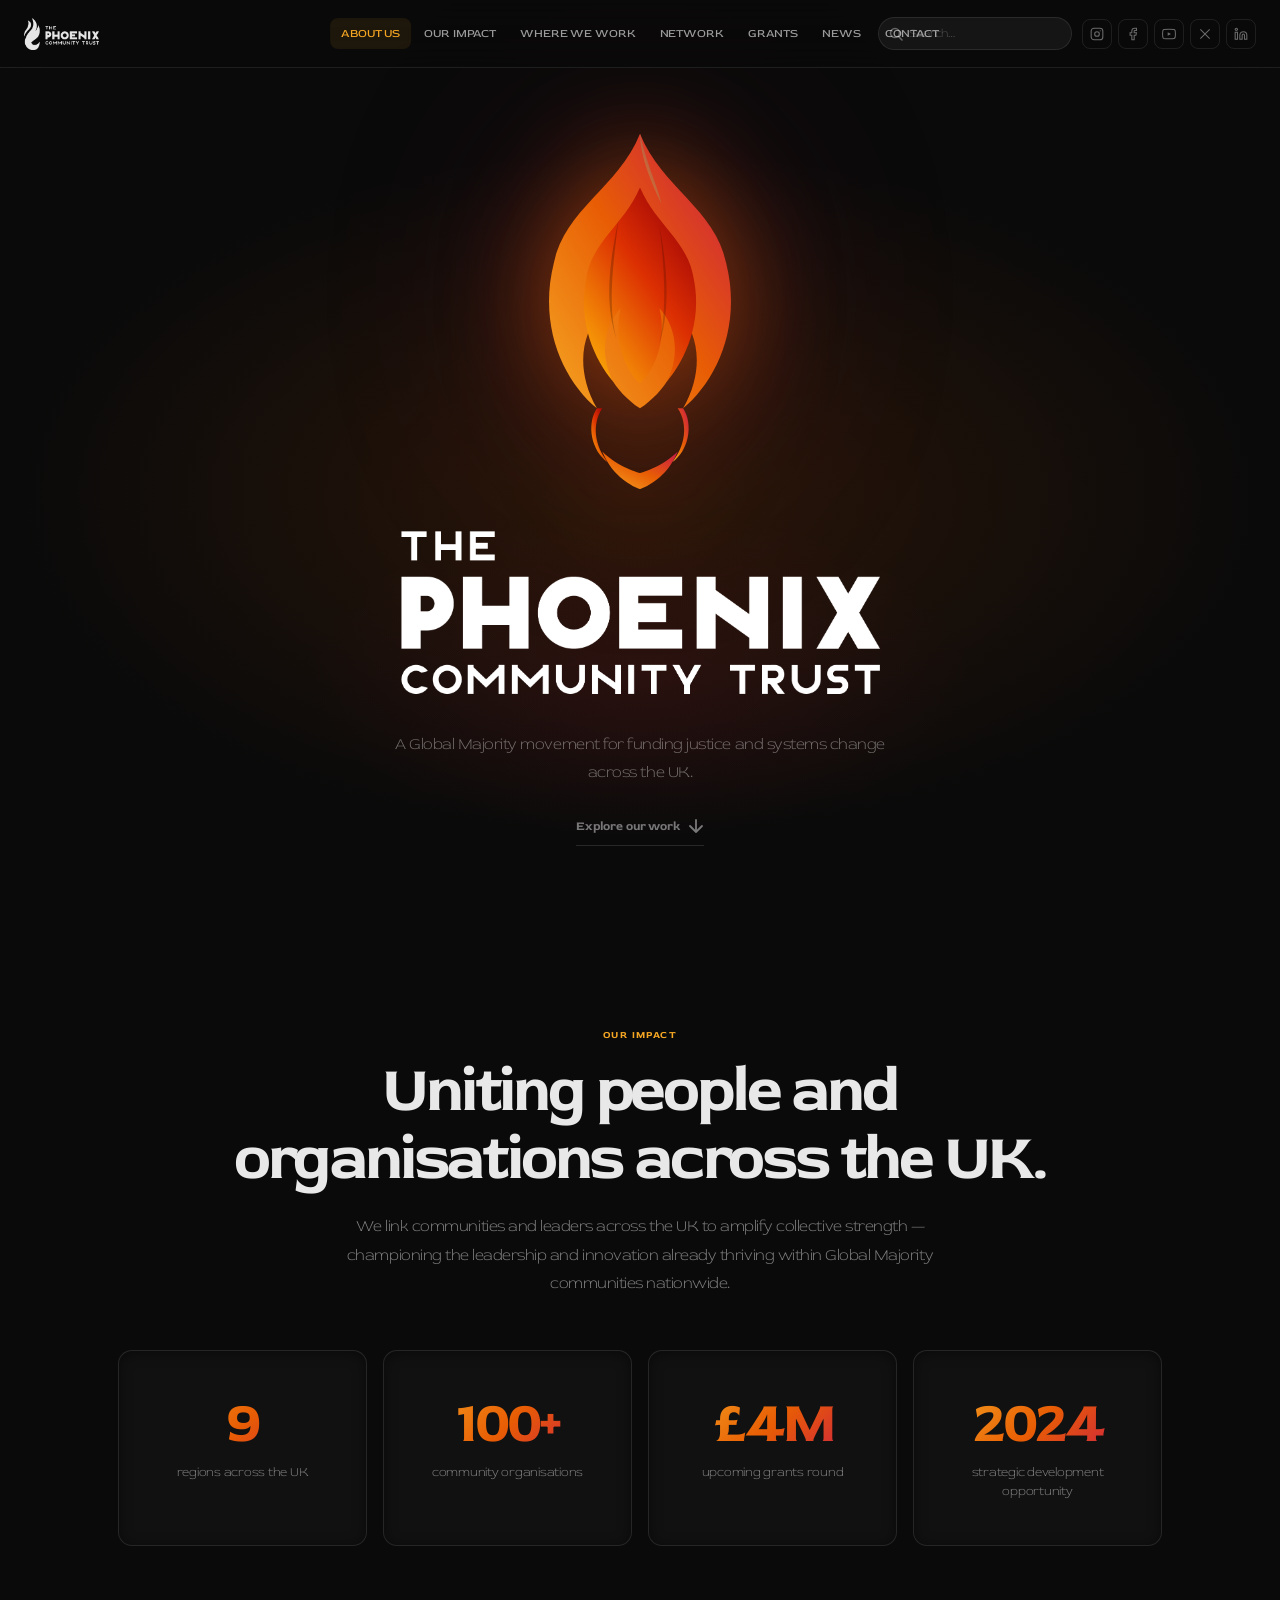
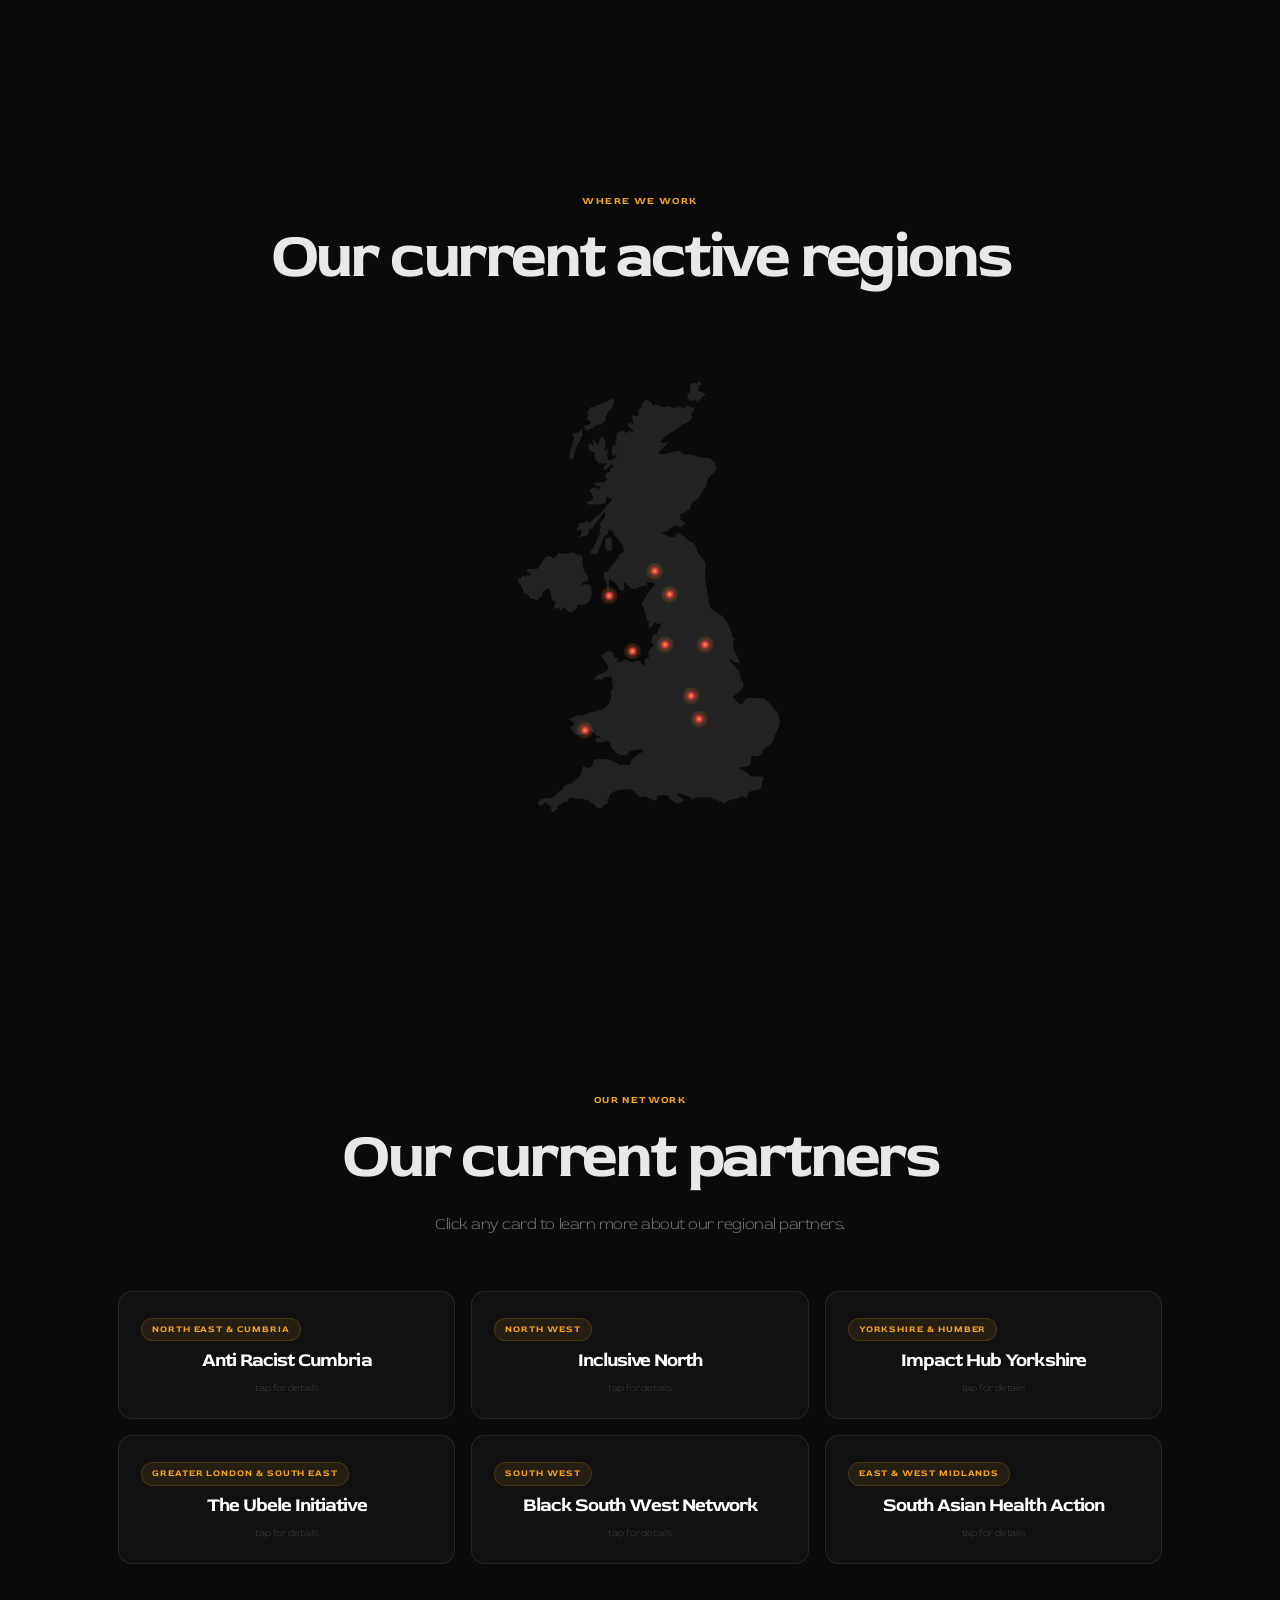
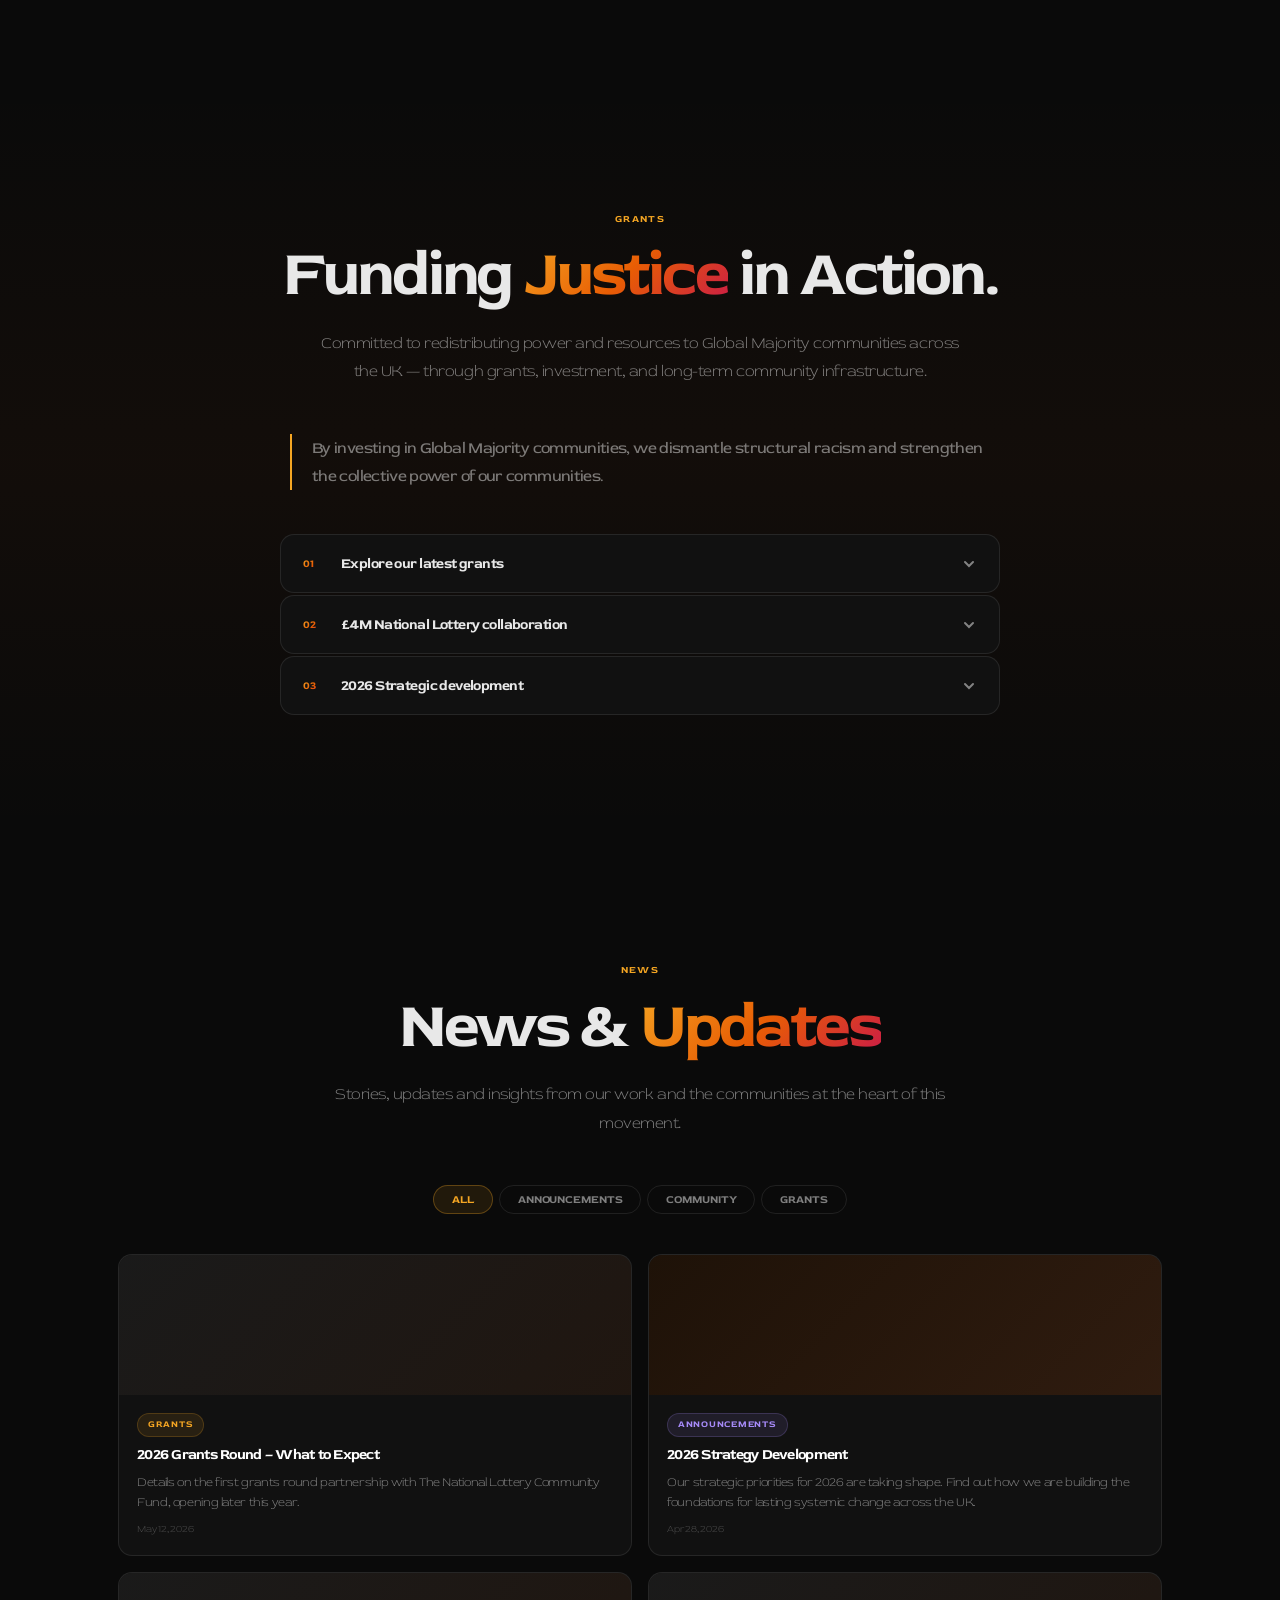
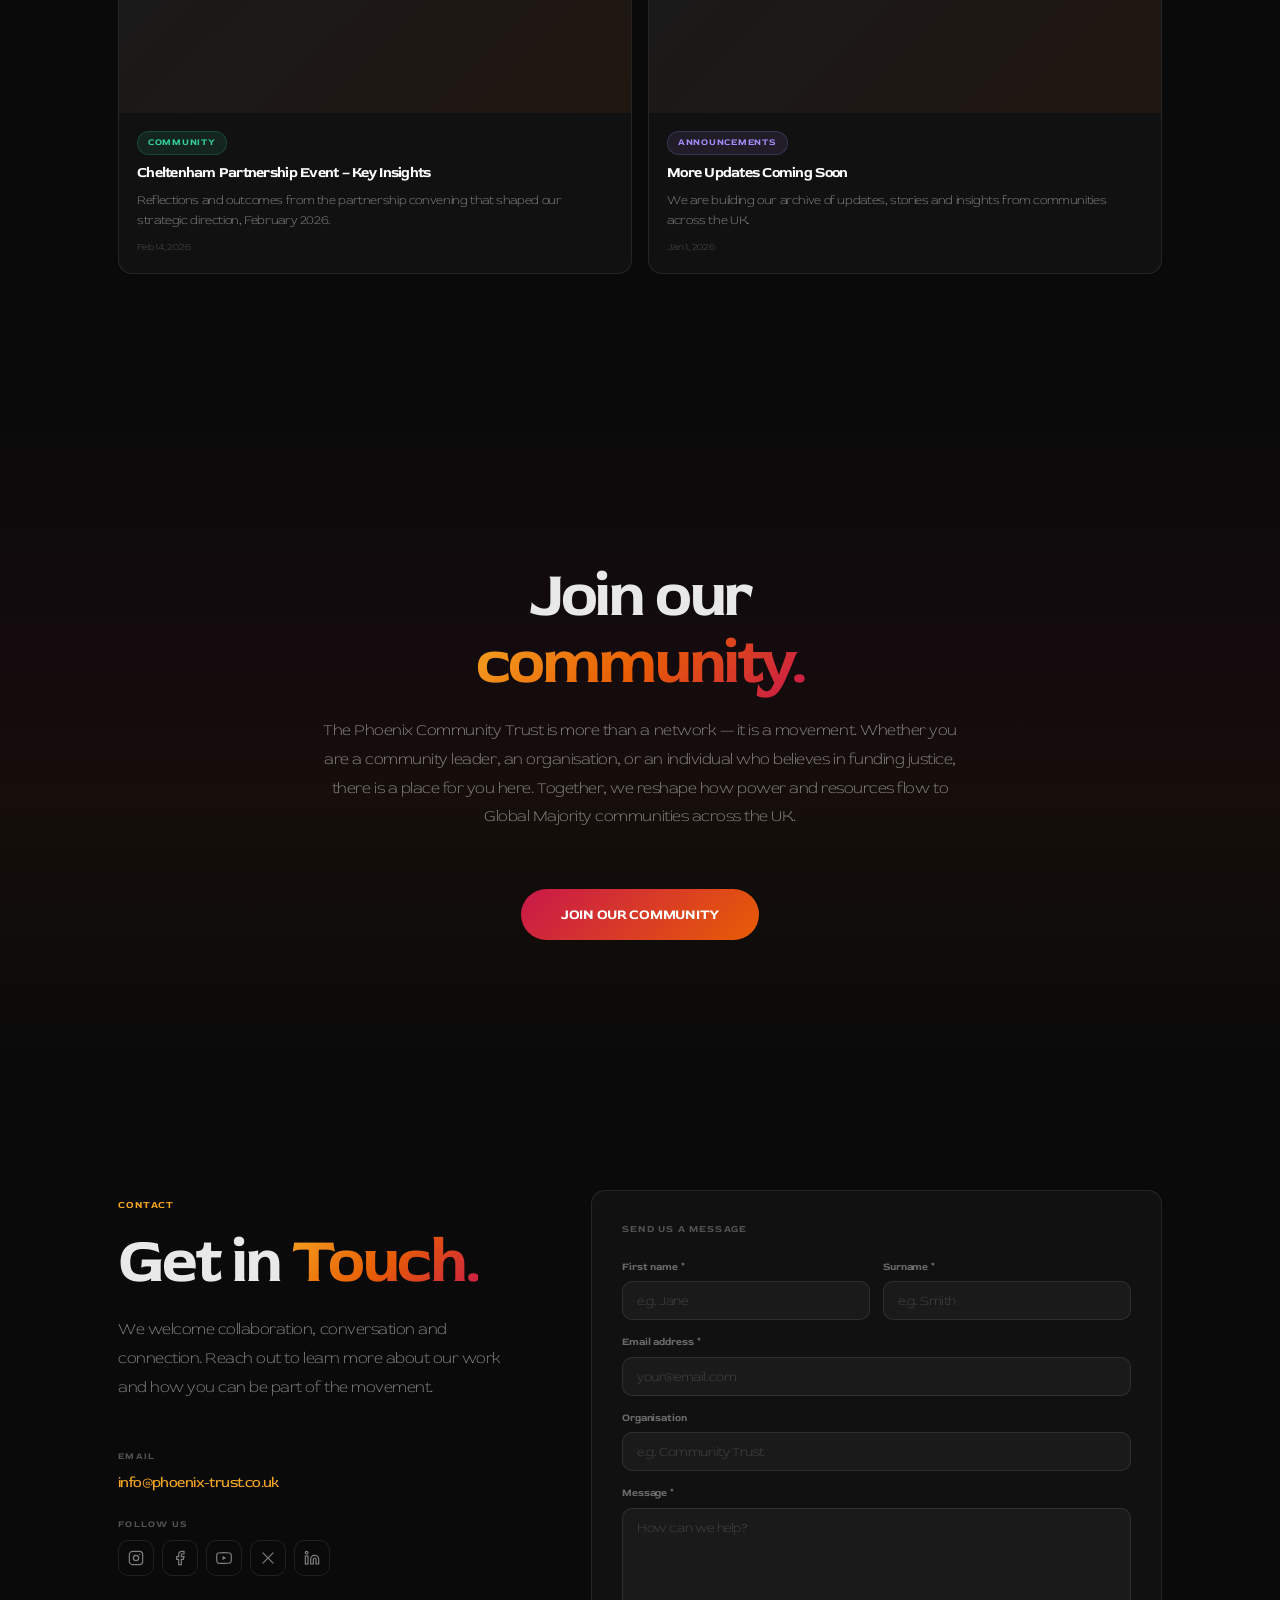
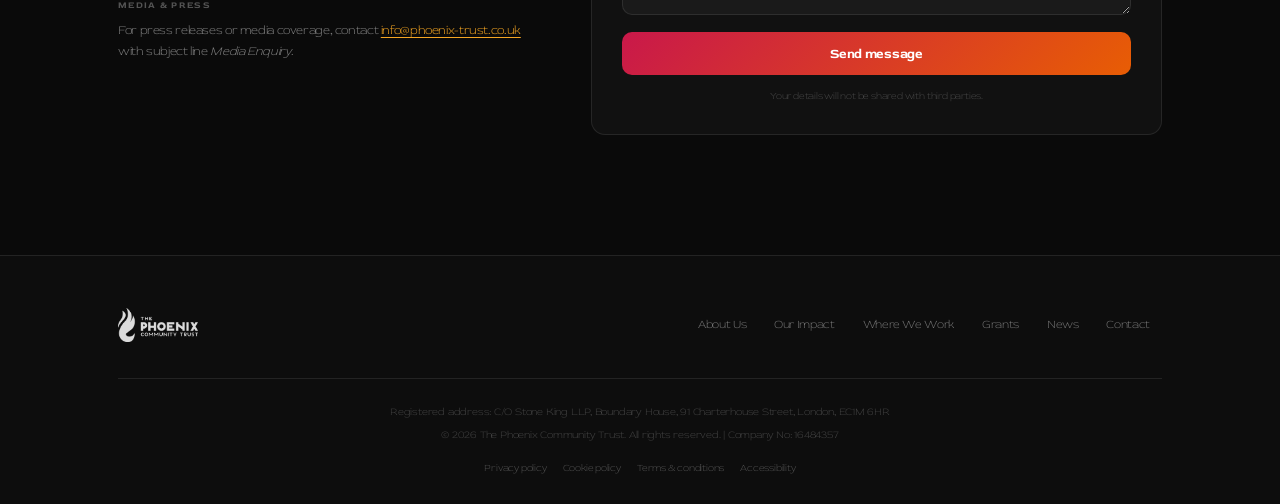
==== index.html @ a26824f3 "Complete UI/UX + accessibility overhaul Header & Navigation - Logo added to header (left), nav stays" ====
<!DOCTYPE html>
<html lang="en">
<head>
  <meta charset="UTF-8" />
  <meta name="viewport" content="width=device-width, initial-scale=1.0" />
  <title>The Phoenix Community Trust</title>
  <link rel="stylesheet" href="styles.css" />
  <link rel="preconnect" href="https://fonts.googleapis.com" />
  <link rel="preconnect" href="https://fonts.gstatic.com" crossorigin />
  <link href="https://fonts.googleapis.com/css2?family=Red+Rose:wght@300;400;700&display=swap" rel="stylesheet" />
</head>
<body>

  <!-- ===================== SKIP LINK ===================== -->
  <a class="skip-link" href="#main-content">Skip to main content</a>

  <!-- ===================== PARTNER PANEL (fixed bottom-right) ===================== -->
  <aside id="partner-panel" class="partner-panel" role="dialog" aria-modal="false"
         aria-labelledby="panel-name" hidden>
    <button class="panel-close" id="panel-close" aria-label="Close partner details">
      <svg width="14" height="14" viewBox="0 0 14 14" fill="none" aria-hidden="true">
        <path d="M1 1l12 12M13 1L1 13" stroke="currentColor" stroke-width="2" stroke-linecap="round"/>
      </svg>
    </button>
    <span class="panel-region" id="panel-region"></span>
    <h3 class="panel-name"    id="panel-name"></h3>
    <p  class="panel-tagline" id="panel-tagline"></p>
    <p  class="panel-desc"    id="panel-desc"></p>
    <a  class="panel-cta"     href="#network">View all partners &uarr;</a>
  </aside>

  <!-- ===================== HEADER ===================== -->
  <header class="site-header" id="site-header">

    <a href="#about" class="header-logo-link" aria-label="The Phoenix Community Trust — go to top">
      <img src="assets/images/logo-full.png" alt="The Phoenix Community Trust" class="header-logo" />
    </a>

    <nav class="header-nav" id="main-nav" aria-label="Primary navigation">
      <a href="#about"         class="nav-link" data-section="about">About Us</a>
      <a href="#impact"        class="nav-link" data-section="impact">Our Impact</a>
      <a href="#where-we-work" class="nav-link" data-section="where-we-work">Where We Work</a>
      <a href="#network"       class="nav-link" data-section="network">Network</a>
      <a href="#grants"        class="nav-link" data-section="grants">Grants</a>
      <a href="#news"          class="nav-link" data-section="news">News</a>
      <a href="#contact"       class="nav-link" data-section="contact">Contact</a>
    </nav>

    <div class="header-right">

      <!-- Persistent inline search -->
      <div class="header-search" id="header-search" role="search">
        <svg class="h-search-icon" width="14" height="14" viewBox="0 0 14 14" fill="none" aria-hidden="true">
          <circle cx="6" cy="6" r="4.5" stroke="currentColor" stroke-width="1.6"/>
          <path d="M9.5 9.5L13 13" stroke="currentColor" stroke-width="1.6" stroke-linecap="round"/>
        </svg>
        <label for="hsi" class="sr-only">Search site content</label>
        <input type="search" id="hsi" class="h-search-input" placeholder="Search…"
               autocomplete="off" aria-expanded="false" aria-haspopup="listbox"
               aria-autocomplete="list" aria-controls="hsd" />
        <div id="hsd" class="h-search-dropdown" role="listbox" aria-label="Search results" hidden></div>
      </div>

      <!-- Social icons (desktop) -->
      <div class="header-socials" aria-label="Follow us on social media">
        <a href="#" class="h-social" aria-label="Instagram" rel="noopener">
          <svg width="14" height="14" viewBox="0 0 24 24" fill="none" stroke="currentColor" stroke-width="1.8" aria-hidden="true">
            <rect x="2" y="2" width="20" height="20" rx="5"/>
            <circle cx="12" cy="12" r="4"/>
            <circle cx="17.5" cy="6.5" r="1" fill="currentColor" stroke="none"/>
          </svg>
        </a>
        <a href="#" class="h-social" aria-label="Facebook" rel="noopener">
          <svg width="14" height="14" viewBox="0 0 24 24" fill="none" stroke="currentColor" stroke-width="1.8" aria-hidden="true">
            <path d="M18 2h-3a5 5 0 0 0-5 5v3H7v4h3v8h4v-8h3l1-4h-4V7a1 1 0 0 1 1-1h3z"/>
          </svg>
        </a>
        <a href="#" class="h-social" aria-label="YouTube" rel="noopener">
          <svg width="14" height="14" viewBox="0 0 24 24" fill="none" stroke="currentColor" stroke-width="1.8" aria-hidden="true">
            <path d="M22.54 6.42a2.78 2.78 0 0 0-1.95-1.96C18.88 4 12 4 12 4s-6.88 0-8.59.46A2.78 2.78 0 0 0 1.46 6.42 29 29 0 0 0 1 12a29 29 0 0 0 .46 5.58A2.78 2.78 0 0 0 3.41 19.6C5.12 20 12 20 12 20s6.88 0 8.59-.46a2.78 2.78 0 0 0 1.95-1.95A29 29 0 0 0 23 12a29 29 0 0 0-.46-5.58z"/>
            <polygon points="9.75 15.02 15.5 12 9.75 8.98 9.75 15.02" fill="currentColor" stroke="none"/>
          </svg>
        </a>
        <a href="#" class="h-social" aria-label="X (Twitter)" rel="noopener">
          <svg width="14" height="14" viewBox="0 0 24 24" fill="none" stroke="currentColor" stroke-width="1.8" aria-hidden="true">
            <path d="M4 4l16 16M20 4L4 20"/>
          </svg>
        </a>
        <a href="#" class="h-social" aria-label="LinkedIn" rel="noopener">
          <svg width="14" height="14" viewBox="0 0 24 24" fill="none" stroke="currentColor" stroke-width="1.8" aria-hidden="true">
            <path d="M16 8a6 6 0 0 1 6 6v7h-4v-7a2 2 0 0 0-4 0v7h-4v-7a6 6 0 0 1 6-6z"/>
            <rect x="2" y="9" width="4" height="12"/>
            <circle cx="4" cy="4" r="2"/>
          </svg>
        </a>
      </div>

      <!-- Hamburger (mobile) -->
      <button class="hamburger" id="hamburger"
              aria-label="Open menu" aria-expanded="false" aria-controls="mobile-nav">
        <span aria-hidden="true"></span>
        <span aria-hidden="true"></span>
        <span aria-hidden="true"></span>
      </button>

    </div>
  </header>

  <!-- ===================== MOBILE NAV ===================== -->
  <nav id="mobile-nav" class="mobile-nav" aria-label="Mobile navigation" aria-hidden="true">
    <button class="mobile-close" id="mobile-close" aria-label="Close menu">&times;</button>
    <a href="#about"         class="mobile-link">About Us</a>
    <a href="#impact"        class="mobile-link">Our Impact</a>
    <a href="#where-we-work" class="mobile-link">Where We Work</a>
    <a href="#network"       class="mobile-link">Network</a>
    <a href="#grants"        class="mobile-link">Grants</a>
    <a href="#news"          class="mobile-link">News</a>
    <a href="#contact"       class="mobile-link">Contact</a>

    <div class="mobile-nav-socials" aria-label="Social media">
      <a href="#" class="mob-social" aria-label="Instagram" rel="noopener">
        <svg width="18" height="18" viewBox="0 0 24 24" fill="none" stroke="currentColor" stroke-width="1.8" aria-hidden="true">
          <rect x="2" y="2" width="20" height="20" rx="5"/>
          <circle cx="12" cy="12" r="4"/>
          <circle cx="17.5" cy="6.5" r="1" fill="currentColor" stroke="none"/>
        </svg>
      </a>
      <a href="#" class="mob-social" aria-label="Facebook" rel="noopener">
        <svg width="18" height="18" viewBox="0 0 24 24" fill="none" stroke="currentColor" stroke-width="1.8" aria-hidden="true">
          <path d="M18 2h-3a5 5 0 0 0-5 5v3H7v4h3v8h4v-8h3l1-4h-4V7a1 1 0 0 1 1-1h3z"/>
        </svg>
      </a>
      <a href="#" class="mob-social" aria-label="YouTube" rel="noopener">
        <svg width="18" height="18" viewBox="0 0 24 24" fill="none" stroke="currentColor" stroke-width="1.8" aria-hidden="true">
          <path d="M22.54 6.42a2.78 2.78 0 0 0-1.95-1.96C18.88 4 12 4 12 4s-6.88 0-8.59.46A2.78 2.78 0 0 0 1.46 6.42 29 29 0 0 0 1 12a29 29 0 0 0 .46 5.58A2.78 2.78 0 0 0 3.41 19.6C5.12 20 12 20 12 20s6.88 0 8.59-.46a2.78 2.78 0 0 0 1.95-1.95A29 29 0 0 0 23 12a29 29 0 0 0-.46-5.58z"/>
          <polygon points="9.75 15.02 15.5 12 9.75 8.98 9.75 15.02" fill="currentColor" stroke="none"/>
        </svg>
      </a>
      <a href="#" class="mob-social" aria-label="X (Twitter)" rel="noopener">
        <svg width="18" height="18" viewBox="0 0 24 24" fill="none" stroke="currentColor" stroke-width="1.8" aria-hidden="true">
          <path d="M4 4l16 16M20 4L4 20"/>
        </svg>
      </a>
      <a href="#" class="mob-social" aria-label="LinkedIn" rel="noopener">
        <svg width="18" height="18" viewBox="0 0 24 24" fill="none" stroke="currentColor" stroke-width="1.8" aria-hidden="true">
          <path d="M16 8a6 6 0 0 1 6 6v7h-4v-7a2 2 0 0 0-4 0v7h-4v-7a6 6 0 0 1 6-6z"/>
          <rect x="2" y="9" width="4" height="12"/>
          <circle cx="4" cy="4" r="2"/>
        </svg>
      </a>
      <a href="#" class="mob-social" aria-label="Bluesky" rel="noopener">
        <svg width="18" height="18" viewBox="0 0 24 24" fill="none" stroke="currentColor" stroke-width="1.8" aria-hidden="true">
          <path d="M12 10.8c-1.087-2.114-4.046-6.053-6.798-7.995C2.566.944 1.561 1.266.902 1.565.139 1.908 0 3.08 0 3.768c0 .69.378 5.65.624 6.479.815 2.736 3.713 3.66 6.383 3.364.136-.02.275-.039.415-.056-.138.022-.276.04-.415.056-3.912.58-7.387 2.005-2.83 7.078 5.013 5.19 6.87-1.113 7.823-4.308.953 3.195 2.05 9.271 7.733 4.308 4.267-4.308 1.172-6.498-2.74-7.078a8.741 8.741 0 0 1-.415-.056c.14.017.279.036.415.056 2.67.297 5.568-.628 6.383-3.364.246-.828.624-5.79.624-6.478 0-.69-.139-1.861-.902-2.204-.659-.299-1.664-.62-4.3 1.24C16.046 4.748 13.087 8.687 12 10.8z"/>
        </svg>
      </a>
    </div>
  </nav>
  <div class="nav-overlay" id="nav-overlay" aria-hidden="true"></div>

  <!-- ===================== MAIN CONTENT ===================== -->
  <main id="main-content" tabindex="-1">

    <!-- ---- HERO / ABOUT ---- -->
    <section class="hero" id="about" aria-labelledby="hero-heading">
      <div class="hero-glow" aria-hidden="true"></div>
      <h1 class="sr-only" id="hero-heading">The Phoenix Community Trust</h1>

      <div class="hero-content">
        <!-- Inline SVG flame (colour-accurate, transparent bg) -->
        <div class="hero-flame reveal-up" aria-hidden="true">
          <svg viewBox="0 0 260 340" xmlns="http://www.w3.org/2000/svg" class="flame-svg">
            <defs>
              <linearGradient id="fg1" x1="0%" y1="100%" x2="100%" y2="0%">
                <stop offset="0%"   stop-color="#F5A623"/>
                <stop offset="50%"  stop-color="#E85D04"/>
                <stop offset="100%" stop-color="#C9184A"/>
              </linearGradient>
              <linearGradient id="fg2" x1="0%" y1="100%" x2="80%" y2="0%">
                <stop offset="0%"   stop-color="#FFBA08"/>
                <stop offset="60%"  stop-color="#DC2F02"/>
                <stop offset="100%" stop-color="#9D0208"/>
              </linearGradient>
              <linearGradient id="fg3" x1="20%" y1="100%" x2="100%" y2="0%">
                <stop offset="0%"   stop-color="#F48C06"/>
                <stop offset="100%" stop-color="#7B2D8B"/>
              </linearGradient>
            </defs>
            <path d="M130 10C150 60 200 80 210 130C225 190 200 240 170 265C190 230 185 195 165 175C175 210 160 245 130 265C100 245 85 210 95 175C75 195 70 230 90 265C60 240 35 190 50 130C60 80 110 60 130 10Z" fill="url(#fg1)"/>
            <path d="M130 60C145 95 175 110 180 145C188 185 172 220 155 240C168 215 163 188 148 172C155 200 145 228 130 242C115 228 105 200 112 172C97 188 92 215 105 240C88 220 72 185 80 145C85 110 115 95 130 60Z" fill="url(#fg2)"/>
            <path d="M110 90C105 130 100 170 108 200C100 175 98 145 110 90Z" fill="rgba(0,0,0,0.22)"/>
            <path d="M148 95C153 135 155 175 148 205C156 180 158 148 148 95Z" fill="rgba(0,0,0,0.18)"/>
            <path d="M130 10C135 35 145 55 150 75C140 55 130 30 130 10Z" fill="url(#fg3)"/>
            <path d="M90 265C80 280 85 305 100 315C88 300 85 280 95 265Z" fill="url(#fg2)"/>
            <path d="M170 265C180 280 175 305 160 315C172 300 175 280 165 265Z" fill="url(#fg1)"/>
            <path d="M95 305C105 330 125 338 130 340C135 338 155 330 165 305C150 320 130 325 130 325C130 325 110 320 95 305Z" fill="url(#fg1)"/>
          </svg>
        </div>

        <img src="assets/images/logo-text.png" alt="The Phoenix Community Trust"
             class="hero-wordmark reveal-up" style="--delay:0.15s" />

        <p class="hero-sub reveal-up" style="--delay:0.26s">
          A Global Majority movement for funding justice and systems change across the UK.
        </p>

        <a href="#impact" class="hero-cta reveal-up" style="--delay:0.36s">
          Explore our work
          <svg width="16" height="16" viewBox="0 0 16 16" fill="none" aria-hidden="true">
            <path d="M8 2v12M2 8l6 6 6-6" stroke="currentColor" stroke-width="1.8" stroke-linecap="round" stroke-linejoin="round"/>
          </svg>
        </a>
      </div>
    </section>

    <!-- ---- OUR IMPACT ---- -->
    <section class="section" id="impact" aria-labelledby="impact-h">
      <div class="container center">
        <span class="eyebrow reveal-up">Our Impact</span>
        <h2 class="section-h reveal-up" id="impact-h" style="--delay:0.08s">
          Uniting people and<br>organisations across the UK.
        </h2>
        <p class="section-body reveal-up" style="--delay:0.16s">
          We link communities and leaders across the UK to amplify collective strength — championing the leadership and innovation already thriving within Global Majority communities nationwide.
        </p>

        <div class="stats-grid">
          <div class="stat-card reveal-up" style="--delay:0.00s">
            <span class="stat-n gradient-text" data-count="9"    data-suffix="">9</span>
            <span class="stat-l">regions across the UK</span>
          </div>
          <div class="stat-card reveal-up" style="--delay:0.08s">
            <span class="stat-n gradient-text" data-count="100"  data-suffix="+">100+</span>
            <span class="stat-l">community organisations</span>
          </div>
          <div class="stat-card reveal-up" style="--delay:0.16s">
            <span class="stat-n gradient-text" data-prefix="£"   data-count="4" data-suffix="M">£4M</span>
            <span class="stat-l">upcoming grants round</span>
          </div>
          <div class="stat-card reveal-up" style="--delay:0.24s">
            <span class="stat-n gradient-text" data-count="2026" data-suffix="">2026</span>
            <span class="stat-l">strategic development opportunity</span>
          </div>
        </div>
      </div>
    </section>

    <!-- ---- WHERE WE WORK — UK MAP ---- -->
    <section class="section" id="where-we-work" aria-labelledby="wwh-h">
      <div class="container center">
        <span class="eyebrow reveal-up">Where We Work</span>
        <h2 class="section-h reveal-up" id="wwh-h" style="--delay:0.08s">Our current active regions</h2>

        <div class="map-wrap reveal-up" style="--delay:0.18s">
          <!-- UK Map + interactive dot overlay -->
          <div class="map-container" role="img" aria-label="Map of England showing 9 active regions">
            <img src="assets/images/uk-map.svg" alt="" class="uk-map-bg" aria-hidden="true" />

            <!-- Dots overlay — same viewBox as the UK SVG -->
            <svg class="map-dots-svg" viewBox="0 0 816.4 1080"
                 xmlns="http://www.w3.org/2000/svg" aria-hidden="true" focusable="false">
              <defs>
                <radialGradient id="dg" cx="50%" cy="50%" r="50%">
                  <stop offset="0%"   stop-color="#F5A623"/>
                  <stop offset="100%" stop-color="#C9184A"/>
                </radialGradient>
                <filter id="dglow" x="-50%" y="-50%" width="200%" height="200%">
                  <feGaussianBlur stdDeviation="4" result="b"/>
                  <feMerge><feMergeNode in="b"/><feMergeNode in="SourceGraphic"/></feMerge>
                </filter>
              </defs>

              <!-- North East & Cumbria -->
              <g class="rdot" tabindex="0" role="button"
                 data-name="North East &amp; Cumbria" data-partner="Anti Racist Cumbria"
                 aria-label="North East and Cumbria — Active region, partner: Anti Racist Cumbria">
                <circle class="dp" cx="440" cy="490" r="18"/>
                <circle class="dc" cx="440" cy="490" r="8" fill="url(#dg)" filter="url(#dglow)"/>
              </g>
              <!-- North West -->
              <g class="rdot" tabindex="0" role="button"
                 data-name="North West" data-partner="Inclusive North"
                 aria-label="North West — Active region, partner: Inclusive North">
                <circle class="dp" cx="342" cy="543" r="18"/>
                <circle class="dc" cx="342" cy="543" r="8" fill="url(#dg)" filter="url(#dglow)"/>
              </g>
              <!-- Yorkshire & Humber -->
              <g class="rdot" tabindex="0" role="button"
                 data-name="Yorkshire &amp; Humber" data-partner="Impact Hub Yorkshire"
                 aria-label="Yorkshire and Humber — Active region, partner: Impact Hub Yorkshire">
                <circle class="dp" cx="472" cy="540" r="18"/>
                <circle class="dc" cx="472" cy="540" r="8" fill="url(#dg)" filter="url(#dglow)"/>
              </g>
              <!-- East Midlands -->
              <g class="rdot" tabindex="0" role="button"
                 data-name="East Midlands" data-partner=""
                 aria-label="East Midlands — Active region">
                <circle class="dp" cx="462" cy="648" r="18"/>
                <circle class="dc" cx="462" cy="648" r="8" fill="url(#dg)" filter="url(#dglow)"/>
              </g>
              <!-- West Midlands -->
              <g class="rdot" tabindex="0" role="button"
                 data-name="West Midlands" data-partner="South Asian Health Action"
                 aria-label="West Midlands — Active region, partner: South Asian Health Action">
                <circle class="dp" cx="392" cy="662" r="18"/>
                <circle class="dc" cx="392" cy="662" r="8" fill="url(#dg)" filter="url(#dglow)"/>
              </g>
              <!-- East of England -->
              <g class="rdot" tabindex="0" role="button"
                 data-name="East of England" data-partner="The Ubele Initiative"
                 aria-label="East of England — Active region, partner: The Ubele Initiative">
                <circle class="dp" cx="548" cy="648" r="18"/>
                <circle class="dc" cx="548" cy="648" r="8" fill="url(#dg)" filter="url(#dglow)"/>
              </g>
              <!-- Greater London -->
              <g class="rdot" tabindex="0" role="button"
                 data-name="Greater London" data-partner="The Ubele Initiative"
                 aria-label="Greater London — Active region, partner: The Ubele Initiative">
                <circle class="dp" cx="518" cy="758" r="18"/>
                <circle class="dc" cx="518" cy="758" r="8" fill="url(#dg)" filter="url(#dglow)"/>
              </g>
              <!-- South East -->
              <g class="rdot" tabindex="0" role="button"
                 data-name="South East" data-partner=""
                 aria-label="South East — Active region">
                <circle class="dp" cx="535" cy="808" r="18"/>
                <circle class="dc" cx="535" cy="808" r="8" fill="url(#dg)" filter="url(#dglow)"/>
              </g>
              <!-- South West -->
              <g class="rdot" tabindex="0" role="button"
                 data-name="South West" data-partner="Black South West Network"
                 aria-label="South West — Active region, partner: Black South West Network">
                <circle class="dp" cx="290" cy="832" r="18"/>
                <circle class="dc" cx="290" cy="832" r="8" fill="url(#dg)" filter="url(#dglow)"/>
              </g>
            </svg>

            <!-- Hover data card (positioned inside map-container) -->
            <div class="map-card" id="map-card" role="tooltip" aria-live="polite" hidden>
              <span class="mc-active">Active</span>
              <strong class="mc-name" id="mc-name"></strong>
              <span class="mc-partner" id="mc-partner"></span>
              <a class="mc-link" href="#network">View partner &rarr;</a>
            </div>
          </div>

          <!-- Accessible fallback list for screen readers -->
          <ul class="sr-only" aria-label="Active regions">
            <li><a href="#network">North East &amp; Cumbria — Active</a></li>
            <li><a href="#network">North West — Active</a></li>
            <li><a href="#network">Yorkshire &amp; Humber — Active</a></li>
            <li><a href="#network">East Midlands — Active</a></li>
            <li><a href="#network">West Midlands — Active</a></li>
            <li><a href="#network">East of England — Active</a></li>
            <li><a href="#network">Greater London — Active</a></li>
            <li><a href="#network">South East — Active</a></li>
            <li><a href="#network">South West — Active</a></li>
          </ul>
        </div>
      </div>
    </section>

    <!-- ---- NETWORK ---- -->
    <section class="section" id="network" aria-labelledby="net-h">
      <div class="container center">
        <span class="eyebrow reveal-up">Our Network</span>
        <h2 class="section-h reveal-up" id="net-h" style="--delay:0.08s">Our current partners</h2>
        <p class="section-body reveal-up" style="--delay:0.16s">
          Click any card to learn more about our regional partners.
        </p>

        <div class="partners-grid">

          <div class="pcard reveal-up" style="--delay:0.00s; --rot:-2deg; --fd:7s; --fdt:0s"
               tabindex="0" role="button" aria-label="Anti Racist Cumbria — click for details"
               data-region="North East &amp; Cumbria"
               data-name="Anti Racist Cumbria"
               data-tagline="DISMANTLING RACISM, ADVANCING JUSTICE."
               data-desc="Anti Racist Cumbria is a community-led network building collective power across Cumbria.">
            <span class="pc-region">North East &amp; Cumbria</span>
            <h3 class="pc-name">Anti Racist Cumbria</h3>
            <span class="pc-hint" aria-hidden="true">tap for details</span>
          </div>

          <div class="pcard reveal-up" style="--delay:0.05s; --rot:1.5deg; --fd:6s; --fdt:-1.5s"
               tabindex="0" role="button" aria-label="Inclusive North — click for details"
               data-region="North West"
               data-name="Inclusive North"
               data-tagline="CHAMPIONING RACIAL UNITY."
               data-desc="Inclusive North drives change for Global Majority communities across Lancashire through research, policy innovation and investment.">
            <span class="pc-region">North West</span>
            <h3 class="pc-name">Inclusive North</h3>
            <span class="pc-hint" aria-hidden="true">tap for details</span>
          </div>

          <div class="pcard reveal-up" style="--delay:0.10s; --rot:-1deg; --fd:8s; --fdt:-3s"
               tabindex="0" role="button" aria-label="Impact Hub Yorkshire — click for details"
               data-region="Yorkshire &amp; Humber"
               data-name="Impact Hub Yorkshire"
               data-tagline="POWERING POSITIVE CHANGE IN YORKSHIRE."
               data-desc="A collaborative community connecting entrepreneurs, innovators, and organisations driving positive social and environmental change across Yorkshire.">
            <span class="pc-region">Yorkshire &amp; Humber</span>
            <h3 class="pc-name">Impact Hub Yorkshire</h3>
            <span class="pc-hint" aria-hidden="true">tap for details</span>
          </div>

          <div class="pcard reveal-up" style="--delay:0.15s; --rot:2deg; --fd:6.5s; --fdt:-2s"
               tabindex="0" role="button" aria-label="The Ubele Initiative — click for details"
               data-region="Greater London &amp; South East"
               data-name="The Ubele Initiative"
               data-tagline="ADVOCATING FOR EQUITY &amp; JUSTICE."
               data-desc="The Ubele Initiative empowers Global Majority communities in the UK to act as catalysts for social and economic change.">
            <span class="pc-region">Greater London &amp; South East</span>
            <h3 class="pc-name">The Ubele Initiative</h3>
            <span class="pc-hint" aria-hidden="true">tap for details</span>
          </div>

          <div class="pcard reveal-up" style="--delay:0.20s; --rot:-1.5deg; --fd:7.5s; --fdt:-4s"
               tabindex="0" role="button" aria-label="Black South West Network — click for details"
               data-region="South West"
               data-name="Black South West Network"
               data-tagline="BUILDING POWER. CREATING CHANGE."
               data-desc="Works across the South West to advance racial justice, amplify Black voices, and build lasting opportunities for equity.">
            <span class="pc-region">South West</span>
            <h3 class="pc-name">Black South West Network</h3>
            <span class="pc-hint" aria-hidden="true">tap for details</span>
          </div>

          <div class="pcard reveal-up" style="--delay:0.25s; --rot:1deg; --fd:9s; --fdt:-2.5s"
               tabindex="0" role="button" aria-label="South Asian Health Action — click for details"
               data-region="East &amp; West Midlands"
               data-name="South Asian Health Action"
               data-tagline="IMPROVING HEALTH. ADVANCING EQUITY."
               data-desc="Works to improve health outcomes and reduce inequalities for South Asian communities through research, advocacy, and action.">
            <span class="pc-region">East &amp; West Midlands</span>
            <h3 class="pc-name">South Asian Health Action</h3>
            <span class="pc-hint" aria-hidden="true">tap for details</span>
          </div>

        </div>
      </div>
    </section>

    <!-- ---- GRANTS ---- -->
    <section class="section grants-section" id="grants" aria-labelledby="grants-h">
      <div class="container center">
        <span class="eyebrow reveal-up">Grants</span>
        <h2 class="section-h reveal-up" id="grants-h" style="--delay:0.08s">
          Funding <span class="gradient-text">Justice</span> in Action.
        </h2>
        <p class="section-body reveal-up" style="--delay:0.16s">
          Committed to redistributing power and resources to Global Majority communities across the UK — through grants, investment, and long-term community infrastructure.
        </p>
        <div class="grants-quote reveal-up" style="--delay:0.22s">
          By investing in Global Majority communities, we dismantle structural racism and strengthen the collective power of our communities.
        </div>

        <!-- Custom smooth accordion (not <details>) -->
        <div class="grant-steps reveal-up" style="--delay:0.30s" role="list">

          <div class="gstep" role="listitem">
            <button class="gstep-toggle" aria-expanded="false" aria-controls="gs1-body">
              <span class="gstep-num gradient-text" aria-hidden="true">01</span>
              <span class="gstep-title">Explore our latest grants</span>
              <svg class="chevron" width="16" height="16" viewBox="0 0 16 16" fill="none" aria-hidden="true">
                <path d="M4 6l4 4 4-4" stroke="currentColor" stroke-width="2" stroke-linecap="round"/>
              </svg>
            </button>
            <div class="gstep-body" id="gs1-body" role="region" aria-label="Explore our latest grants" hidden>
              <p>Be part of a national movement strengthening leadership and collaboration across the UK. Register your interest to receive updates on upcoming grants, events, and opportunities to engage with The Phoenix Community Trust.</p>
              <a href="#contact" class="gstep-cta">Register your interest &rarr;</a>
            </div>
          </div>

          <div class="gstep" role="listitem">
            <button class="gstep-toggle" aria-expanded="false" aria-controls="gs2-body">
              <span class="gstep-num gradient-text" aria-hidden="true">02</span>
              <span class="gstep-title">£4M National Lottery collaboration</span>
              <svg class="chevron" width="16" height="16" viewBox="0 0 16 16" fill="none" aria-hidden="true">
                <path d="M4 6l4 4 4-4" stroke="currentColor" stroke-width="2" stroke-linecap="round"/>
              </svg>
            </button>
            <div class="gstep-body" id="gs2-body" role="region" aria-label="National Lottery collaboration" hidden>
              <p>An upcoming £4M grants round in collaboration with The National Lottery Community Fund — a significant investment in Global Majority communities across all 9 active UK regions.</p>
            </div>
          </div>

          <div class="gstep" role="listitem">
            <button class="gstep-toggle" aria-expanded="false" aria-controls="gs3-body">
              <span class="gstep-num gradient-text" aria-hidden="true">03</span>
              <span class="gstep-title">2026 Strategic development</span>
              <svg class="chevron" width="16" height="16" viewBox="0 0 16 16" fill="none" aria-hidden="true">
                <path d="M4 6l4 4 4-4" stroke="currentColor" stroke-width="2" stroke-linecap="round"/>
              </svg>
            </button>
            <div class="gstep-body" id="gs3-body" role="region" aria-label="2026 Strategic development" hidden>
              <p>In 2026, communities will have the opportunity to shape Phoenix's strategic direction — your chance to influence how resources are distributed and how the movement grows.</p>
            </div>
          </div>

        </div>
      </div>
    </section>

    <!-- ---- NEWS ---- -->
    <section class="section" id="news" aria-labelledby="news-h">
      <div class="container center">
        <span class="eyebrow reveal-up">News</span>
        <h2 class="section-h reveal-up" id="news-h" style="--delay:0.08s">
          News &amp; <span class="gradient-text">Updates</span>
        </h2>
        <p class="section-body reveal-up" style="--delay:0.16s">
          Stories, updates and insights from our work and the communities at the heart of this movement.
        </p>

        <div class="news-tabs reveal-up" style="--delay:0.22s" role="tablist" aria-label="Filter news by category">
          <button class="ntab active" data-filter="all"           role="tab" aria-selected="true"  aria-controls="news-grid">All</button>
          <button class="ntab"        data-filter="announcements" role="tab" aria-selected="false" aria-controls="news-grid">Announcements</button>
          <button class="ntab"        data-filter="community"     role="tab" aria-selected="false" aria-controls="news-grid">Community</button>
          <button class="ntab"        data-filter="grants"        role="tab" aria-selected="false" aria-controls="news-grid">Grants</button>
        </div>

        <div class="news-grid" id="news-grid" role="tabpanel" aria-live="polite" aria-label="News articles">

          <a class="ncard reveal-up" href="news/grants-round.html" data-cat="grants" style="--delay:0.00s">
            <div class="nc-img" aria-hidden="true"></div>
            <div class="nc-body">
              <span class="nc-cat cat-grants">Grants</span>
              <h3 class="nc-title">2026 Grants Round – What to Expect</h3>
              <p class="nc-exc">Details on the first grants round partnership with The National Lottery Community Fund, opening later this year.</p>
              <time class="nc-date" datetime="2026-05-12">May 12, 2026</time>
            </div>
          </a>

          <a class="ncard reveal-up featured" href="news/strategy.html" data-cat="announcements" style="--delay:0.06s">
            <div class="nc-img" aria-hidden="true"></div>
            <div class="nc-body">
              <span class="nc-cat cat-announce">Announcements</span>
              <h3 class="nc-title">2026 Strategy Development</h3>
              <p class="nc-exc">Our strategic priorities for 2026 are taking shape. Find out how we are building the foundations for lasting systemic change across the UK.</p>
              <time class="nc-date" datetime="2026-04-28">Apr 28, 2026</time>
            </div>
          </a>

          <a class="ncard reveal-up" href="news/cheltenham.html" data-cat="community" style="--delay:0.12s">
            <div class="nc-img" aria-hidden="true"></div>
            <div class="nc-body">
              <span class="nc-cat cat-community">Community</span>
              <h3 class="nc-title">Cheltenham Partnership Event – Key Insights</h3>
              <p class="nc-exc">Reflections and outcomes from the partnership convening that shaped our strategic direction, February 2026.</p>
              <time class="nc-date" datetime="2026-02-14">Feb 14, 2026</time>
            </div>
          </a>

          <a class="ncard reveal-up" href="news/updates.html" data-cat="announcements" style="--delay:0.18s">
            <div class="nc-img" aria-hidden="true"></div>
            <div class="nc-body">
              <span class="nc-cat cat-announce">Announcements</span>
              <h3 class="nc-title">More Updates Coming Soon</h3>
              <p class="nc-exc">We are building our archive of updates, stories and insights from communities across the UK.</p>
              <time class="nc-date" datetime="2026-01-01">Jan 1, 2026</time>
            </div>
          </a>

        </div>
      </div>
    </section>

    <!-- ---- JOIN OUR COMMUNITY ---- -->
    <section class="section join-section" id="join" aria-labelledby="join-h">
      <div class="container center">
        <span class="eyebrow reveal-up">Be part of the movement</span>
        <h2 class="section-h reveal-up" id="join-h" style="--delay:0.08s">
          Join our<br><span class="gradient-text">community.</span>
        </h2>
        <p class="section-body reveal-up" style="--delay:0.16s">
          The Phoenix Community Trust is more than a network — it is a movement. Whether you are a community leader, an organisation, or an individual who believes in funding justice, there is a place for you here. Together, we reshape how power and resources flow to Global Majority communities across the UK.
        </p>
        <a href="mailto:info@phoenix-trust.co.uk" class="btn-join reveal-up" style="--delay:0.26s">
          Join our community
        </a>
      </div>
    </section>

    <!-- ---- CONTACT ---- -->
    <section class="section contact-section" id="contact" aria-labelledby="contact-h">
      <div class="container">
        <div class="contact-wrap">

          <div class="contact-info">
            <span class="eyebrow reveal-up">Contact</span>
            <h2 class="section-h reveal-up" id="contact-h" style="--delay:0.08s">
              Get in <span class="gradient-text">Touch.</span>
            </h2>
            <p class="section-body reveal-up" style="--delay:0.16s" style="margin-left:0">
              We welcome collaboration, conversation and connection. Reach out to learn more about our work and how you can be part of the movement.
            </p>
            <div class="contact-meta reveal-up" style="--delay:0.22s">
              <div class="cmeta-block">
                <span class="cmeta-label">Email</span>
                <a href="mailto:info@phoenix-trust.co.uk" class="cmeta-email">info@phoenix-trust.co.uk</a>
              </div>
              <div class="cmeta-block">
                <span class="cmeta-label">Follow us</span>
                <div class="contact-socials">
                  <a href="#" class="social-btn" aria-label="Instagram" rel="noopener">
                    <svg width="16" height="16" viewBox="0 0 24 24" fill="none" stroke="currentColor" stroke-width="1.8" aria-hidden="true"><rect x="2" y="2" width="20" height="20" rx="5"/><circle cx="12" cy="12" r="4"/><circle cx="17.5" cy="6.5" r="1" fill="currentColor" stroke="none"/></svg>
                  </a>
                  <a href="#" class="social-btn" aria-label="Facebook" rel="noopener">
                    <svg width="16" height="16" viewBox="0 0 24 24" fill="none" stroke="currentColor" stroke-width="1.8" aria-hidden="true"><path d="M18 2h-3a5 5 0 0 0-5 5v3H7v4h3v8h4v-8h3l1-4h-4V7a1 1 0 0 1 1-1h3z"/></svg>
                  </a>
                  <a href="#" class="social-btn" aria-label="YouTube" rel="noopener">
                    <svg width="16" height="16" viewBox="0 0 24 24" fill="none" stroke="currentColor" stroke-width="1.8" aria-hidden="true"><path d="M22.54 6.42a2.78 2.78 0 0 0-1.95-1.96C18.88 4 12 4 12 4s-6.88 0-8.59.46A2.78 2.78 0 0 0 1.46 6.42 29 29 0 0 0 1 12a29 29 0 0 0 .46 5.58A2.78 2.78 0 0 0 3.41 19.6C5.12 20 12 20 12 20s6.88 0 8.59-.46a2.78 2.78 0 0 0 1.95-1.95A29 29 0 0 0 23 12a29 29 0 0 0-.46-5.58z"/><polygon points="9.75 15.02 15.5 12 9.75 8.98 9.75 15.02" fill="currentColor" stroke="none"/></svg>
                  </a>
                  <a href="#" class="social-btn" aria-label="X (Twitter)" rel="noopener">
                    <svg width="16" height="16" viewBox="0 0 24 24" fill="none" stroke="currentColor" stroke-width="1.8" aria-hidden="true"><path d="M4 4l16 16M20 4L4 20"/></svg>
                  </a>
                  <a href="#" class="social-btn" aria-label="LinkedIn" rel="noopener">
                    <svg width="16" height="16" viewBox="0 0 24 24" fill="none" stroke="currentColor" stroke-width="1.8" aria-hidden="true"><path d="M16 8a6 6 0 0 1 6 6v7h-4v-7a2 2 0 0 0-4 0v7h-4v-7a6 6 0 0 1 6-6z"/><rect x="2" y="9" width="4" height="12"/><circle cx="4" cy="4" r="2"/></svg>
                  </a>
                </div>
              </div>
              <div class="cmeta-block">
                <span class="cmeta-label">Media &amp; Press</span>
                <p class="cmeta-press">For press releases or media coverage, contact <a href="mailto:info@phoenix-trust.co.uk">info@phoenix-trust.co.uk</a> with subject line <em>Media Enquiry</em>.</p>
              </div>
            </div>
          </div>

          <div class="contact-form-wrap reveal-up" style="--delay:0.1s">
            <p class="form-title" aria-hidden="true">Send us a message</p>
            <form class="contact-form" id="contact-form" novalidate aria-label="Contact form">
              <div class="form-row">
                <div class="form-group">
                  <label for="fname">First name <span aria-label="required">*</span></label>
                  <input type="text" id="fname" name="fname" placeholder="e.g. Jane" required aria-required="true" autocomplete="given-name" />
                </div>
                <div class="form-group">
                  <label for="lname">Surname <span aria-label="required">*</span></label>
                  <input type="text" id="lname" name="lname" placeholder="e.g. Smith" required aria-required="true" autocomplete="family-name" />
                </div>
              </div>
              <div class="form-group">
                <label for="cemail">Email address <span aria-label="required">*</span></label>
                <input type="email" id="cemail" name="cemail" placeholder="your@email.com" required aria-required="true" autocomplete="email" />
              </div>
              <div class="form-group">
                <label for="org">Organisation</label>
                <input type="text" id="org" name="org" placeholder="e.g. Community Trust" autocomplete="organization" />
              </div>
              <div class="form-group">
                <label for="msg">Message <span aria-label="required">*</span></label>
                <textarea id="msg" name="msg" rows="5" placeholder="How can we help?" required aria-required="true"></textarea>
              </div>
              <div id="form-error" role="alert" class="form-error" hidden></div>
              <button type="submit" class="form-submit">Send message</button>
              <p class="form-note" id="form-privacy">Your details will not be shared with third parties.</p>
            </form>
          </div>

        </div>
      </div>
    </section>

  </main>

  <!-- ===================== FOOTER ===================== -->
  <footer class="site-footer" role="contentinfo">
    <div class="container">
      <div class="footer-inner">
        <img src="assets/images/logo-full.png" alt="The Phoenix Community Trust" class="footer-logo" />
        <nav class="footer-links" aria-label="Footer navigation">
          <a href="#about">About Us</a>
          <a href="#impact">Our Impact</a>
          <a href="#where-we-work">Where We Work</a>
          <a href="#grants">Grants</a>
          <a href="#news">News</a>
          <a href="#contact">Contact</a>
        </nav>
      </div>
      <div class="footer-bottom">
        <p>Registered address: C/O Stone King LLP, Boundary House, 91 Charterhouse Street, London, EC1M 6HR</p>
        <p>&copy; 2026 The Phoenix Community Trust. All rights reserved. | Company No: 16484357</p>
        <nav class="footer-legal" aria-label="Legal links">
          <a href="#">Privacy policy</a>
          <a href="#">Cookie policy</a>
          <a href="#">Terms &amp; conditions</a>
          <a href="#">Accessibility</a>
        </nav>
      </div>
    </div>
  </footer>

  <script src="script.js"></script>
</body>
</html>
---- styles.css ----
/* ============================================================
   PHOENIX COMMUNITY TRUST — styles.css
   Font: Red Rose 300/400/700 | WCAG 2.2 AA | Dark theme
   ============================================================ */

@import url('https://fonts.googleapis.com/css2?family=Red+Rose:wght@300;400;700&display=swap');

/* ---- TOKENS ---- */
:root {
  --bg:        #0a0a0a;
  --card:      #111111;
  --card2:     #181818;
  --border:    rgba(255,255,255,0.09);
  --text:      #e8e8e8;
  --muted:     rgba(255,255,255,0.48); /* AA-safe on #111 */
  --orange:    #F5A623;
  --red:       #E85D04;
  --pink:      #C9184A;
  --grad:      linear-gradient(135deg, #F5A623 0%, #E85D04 50%, #C9184A 100%);
  --h:         68px;
  --r:         14px;
  --ease:      cubic-bezier(0.16, 1, 0.3, 1);
}

/* ---- RESET ---- */
*, *::before, *::after { box-sizing: border-box; margin: 0; padding: 0; }
html  { scroll-behavior: smooth; }
body  {
  font-family: 'Red Rose', system-ui, sans-serif;
  font-weight: 400;
  letter-spacing: -0.05em;
  background: var(--bg);
  color: var(--text);
  line-height: 1.65;
  overflow-x: hidden;
}
a     { color: inherit; text-decoration: none; }
img   { max-width: 100%; display: block; }
button{ cursor: pointer; font-family: inherit; border: none; background: none; }

/* Scrollbar */
::-webkit-scrollbar       { width: 5px; }
::-webkit-scrollbar-track { background: var(--bg); }
::-webkit-scrollbar-thumb { background: var(--red); border-radius: 3px; }

/* ============================================================
   ACCESSIBILITY
   ============================================================ */

/* Screen-reader only */
.sr-only {
  position: absolute; width: 1px; height: 1px;
  padding: 0; margin: -1px; overflow: hidden;
  clip: rect(0,0,0,0); white-space: nowrap; border: 0;
}

/* Skip link */
.skip-link {
  position: fixed; top: -100%; left: 16px; z-index: 9999;
  background: var(--orange); color: #000;
  font-size: 0.8rem; font-weight: 700; letter-spacing: -0.02em;
  padding: 10px 18px; border-radius: 0 0 10px 10px;
  transition: top 0.2s;
}
.skip-link:focus { top: 0; }

/* Focus ring — all interactive elements */
:focus-visible {
  outline: 2px solid var(--orange);
  outline-offset: 3px;
  border-radius: 4px;
}
/* Reset browser default outline when using focus-visible */
:focus:not(:focus-visible) { outline: none; }

/* Reduced motion */
@media (prefers-reduced-motion: reduce) {
  *, *::before, *::after {
    animation-duration:   0.01ms !important;
    animation-iteration-count: 1 !important;
    transition-duration:  0.01ms !important;
  }
  .reveal-up { transform: none !important; }
  html { scroll-behavior: auto; }
}

/* ============================================================
   UTILITIES
   ============================================================ */
.gradient-text {
  background: var(--grad);
  -webkit-background-clip: text;
  -webkit-text-fill-color: transparent;
  background-clip: text;
}

/* Scroll reveal */
.reveal-up {
  opacity: 0;
  transform: translateY(36px);
  transition:
    opacity   0.9s var(--ease) var(--delay, 0s),
    transform 0.9s var(--ease) var(--delay, 0s);
}
.reveal-up.visible { opacity: 1; transform: translateY(0); }

/* ============================================================
   HEADER
   ============================================================ */
.site-header {
  position: fixed; top: 0; left: 0; right: 0;
  z-index: 1000;
  height: var(--h);
  display: flex; align-items: center; justify-content: space-between;
  padding: 0 24px;
  background: rgba(10,10,10,0.65);
  backdrop-filter: blur(20px) saturate(160%);
  border-bottom: 1px solid var(--border);
  transition: background 0.4s ease;
}
.site-header.scrolled { background: rgba(10,10,10,0.96); }

/* Header logo */
.header-logo-link { display: flex; align-items: center; flex-shrink: 0; }
.header-logo {
  height: 32px; width: auto;
  filter: brightness(0) invert(1);
  opacity: 0.9;
}

/* Center nav */
.header-nav {
  display: flex; align-items: center; gap: 2px;
  position: absolute; left: 50%; transform: translateX(-50%);
}
.nav-link {
  font-size: 0.72rem; font-weight: 400;
  letter-spacing: -0.01em; text-transform: uppercase;
  color: rgba(255,255,255,0.6);
  padding: 6px 11px; border-radius: 8px;
  transition: color 0.2s, background 0.2s;
  white-space: nowrap;
}
.nav-link:hover       { color: #fff; background: rgba(255,255,255,0.07); }
.nav-link.active      { color: var(--orange); background: rgba(245,166,35,0.09); }

/* Header right group */
.header-right { display: flex; align-items: center; gap: 10px; flex-shrink: 0; }

/* ---- Inline persistent search ---- */
.header-search {
  position: relative;
  display: flex; align-items: center;
  background: rgba(255,255,255,0.05);
  border: 1px solid var(--border);
  border-radius: 9999px;
  padding: 0 12px 0 10px;
  gap: 6px;
  transition: border-color 0.2s, background 0.2s;
}
.header-search:focus-within {
  border-color: rgba(245,166,35,0.4);
  background: rgba(255,255,255,0.07);
}
.h-search-icon { color: rgba(255,255,255,0.35); flex-shrink: 0; }
.h-search-input {
  background: transparent; border: none;
  color: var(--text);
  font-family: 'Red Rose', sans-serif;
  font-size: 0.76rem; font-weight: 300;
  letter-spacing: -0.03em;
  width: 150px; padding: 8px 0;
  outline: none;
}
.h-search-input::placeholder { color: rgba(255,255,255,0.25); }
.h-search-input::-webkit-search-cancel-button { display: none; }

/* Search dropdown */
.h-search-dropdown {
  position: absolute;
  top: calc(100% + 8px); left: 0; right: 0;
  background: #1a1a1a;
  border: 1px solid var(--border);
  border-radius: 12px;
  overflow: hidden;
  z-index: 600;
  box-shadow: 0 12px 40px rgba(0,0,0,0.6);
  min-width: 280px;
}
.h-search-dropdown:not([hidden]) { display: block; }

.sdr-item {
  display: flex; align-items: center; gap: 12px;
  width: 100%; padding: 12px 16px;
  border: none; background: none;
  text-align: left; cursor: pointer;
  font-family: 'Red Rose', sans-serif;
  border-bottom: 1px solid var(--border);
  transition: background 0.15s;
}
.sdr-item:last-child { border-bottom: none; }
.sdr-item:hover { background: rgba(245,166,35,0.07); }
.sdr-section {
  font-size: 0.6rem; font-weight: 700;
  letter-spacing: 0.08em; text-transform: uppercase;
  color: var(--orange); min-width: 80px;
}
.sdr-text { font-size: 0.82rem; font-weight: 300; color: rgba(255,255,255,0.75); }
.sdr-empty { padding: 14px 16px; font-size: 0.8rem; color: var(--muted); }

/* Header social icons */
.header-socials { display: flex; align-items: center; gap: 6px; }
.h-social {
  width: 30px; height: 30px; border-radius: 8px;
  border: 1px solid var(--border);
  color: rgba(255,255,255,0.4);
  display: flex; align-items: center; justify-content: center;
  transition: color 0.2s, background 0.2s, border-color 0.2s;
}
.h-social:hover {
  color: var(--orange);
  background: rgba(245,166,35,0.09);
  border-color: rgba(245,166,35,0.25);
}

/* Hamburger */
.hamburger {
  width: 38px; height: 38px; border-radius: 10px;
  border: 1px solid var(--border);
  display: none; flex-direction: column;
  align-items: center; justify-content: center; gap: 5px;
  transition: background 0.2s;
}
.hamburger:hover { background: rgba(255,255,255,0.07); }
.hamburger span  { display: block; width: 18px; height: 1.5px; background: #fff; border-radius: 2px; }

/* ---- Mobile nav ---- */
.mobile-nav {
  position: fixed; top: 0; right: 0;
  width: min(300px, 82vw); height: 100dvh;
  z-index: 2000;
  background: #111;
  border-left: 1px solid var(--border);
  padding: 72px 24px 32px;
  display: flex; flex-direction: column; gap: 2px;
  transform: translateX(110%);
  transition: transform 0.4s var(--ease);
  overflow-y: auto;
}
.mobile-nav.open { transform: translateX(0); }

.mobile-close {
  position: absolute; top: 18px; right: 18px;
  font-size: 1.5rem; color: rgba(255,255,255,0.55);
  width: 38px; height: 38px; border-radius: 10px;
  display: flex; align-items: center; justify-content: center;
  transition: background 0.2s;
}
.mobile-close:hover { background: rgba(255,255,255,0.08); color: #fff; }

.mobile-link {
  font-size: 1rem; font-weight: 400; letter-spacing: -0.04em;
  color: rgba(255,255,255,0.65);
  padding: 11px 0; border-bottom: 1px solid var(--border);
  transition: color 0.2s;
}
.mobile-link:hover { color: var(--orange); }

.mobile-nav-socials {
  display: flex; gap: 10px; flex-wrap: wrap;
  margin-top: auto; padding-top: 24px;
}
.mob-social {
  width: 38px; height: 38px; border-radius: 10px;
  border: 1px solid var(--border);
  color: rgba(255,255,255,0.45);
  display: flex; align-items: center; justify-content: center;
  transition: color 0.2s, background 0.2s;
}
.mob-social:hover { color: var(--orange); background: rgba(245,166,35,0.09); }

.nav-overlay {
  position: fixed; inset: 0; z-index: 1999;
  background: rgba(0,0,0,0.55); backdrop-filter: blur(4px);
  opacity: 0; pointer-events: none;
  transition: opacity 0.3s ease;
}
.nav-overlay.open { opacity: 1; pointer-events: all; }

/* ---- Join button ---- */
.btn-join {
  display: inline-block;
  padding: 12px 32px; border-radius: 9999px;
  background: linear-gradient(135deg, #C9184A, #E85D04);
  color: #fff;
  font-family: 'Red Rose', sans-serif;
  font-size: 0.82rem; font-weight: 700;
  letter-spacing: -0.02em; text-transform: uppercase;
  transition: opacity 0.2s, transform 0.2s;
  white-space: nowrap;
}
.btn-join:hover { opacity: 0.82; transform: scale(1.03); }

/* ============================================================
   PARTNER PANEL (fixed bottom-right)
   ============================================================ */
.partner-panel {
  position: fixed;
  bottom: 24px; right: 24px;
  width: 340px; max-width: calc(100vw - 32px);
  z-index: 800;
  background: #181818;
  border: 1px solid rgba(245,166,35,0.28);
  border-radius: 18px;
  padding: 24px;
  box-shadow: 0 24px 64px rgba(0,0,0,0.55);
  transform: translateY(140%);
  opacity: 0;
  transition: transform 0.48s var(--ease), opacity 0.35s ease;
  pointer-events: none;
}
.partner-panel.open {
  transform: translateY(0);
  opacity: 1;
  pointer-events: all;
}
.panel-close {
  position: absolute; top: 14px; right: 14px;
  width: 30px; height: 30px; border-radius: 8px;
  color: rgba(255,255,255,0.4);
  display: flex; align-items: center; justify-content: center;
  transition: background 0.2s, color 0.2s;
}
.panel-close:hover { background: rgba(255,255,255,0.08); color: #fff; }
.panel-region {
  display: inline-block;
  font-size: 0.6rem; font-weight: 700;
  letter-spacing: 0.1em; text-transform: uppercase;
  color: var(--orange);
  background: rgba(245,166,35,0.1);
  border: 1px solid rgba(245,166,35,0.2);
  border-radius: 9999px; padding: 3px 10px;
  margin-bottom: 10px;
}
.panel-name {
  font-size: 1.2rem; font-weight: 700;
  letter-spacing: -0.05em; color: #fff;
  margin-bottom: 8px; line-height: 1.2;
}
.panel-tagline {
  font-size: 0.68rem; font-weight: 700;
  letter-spacing: 0.04em; text-transform: uppercase;
  color: rgba(255,255,255,0.55);
  margin-bottom: 10px; line-height: 1.4;
}
.panel-desc {
  font-size: 0.82rem; font-weight: 300;
  letter-spacing: -0.03em; color: var(--muted);
  line-height: 1.7; margin-bottom: 16px;
}
.panel-cta {
  font-size: 0.75rem; font-weight: 700;
  letter-spacing: -0.02em; color: var(--orange);
  transition: opacity 0.2s;
}
.panel-cta:hover { opacity: 0.7; }

/* ============================================================
   SECTIONS — shared
   ============================================================ */
.section { padding: 120px 0; position: relative; }

.container { max-width: 1100px; margin: 0 auto; padding: 0 28px; }
.container.center { text-align: center; }

.eyebrow {
  display: inline-block;
  font-size: 0.62rem; font-weight: 700;
  letter-spacing: 0.14em; text-transform: uppercase;
  color: var(--orange); margin-bottom: 14px;
}
.section-h {
  font-size: clamp(2.2rem, 5vw, 4.2rem);
  font-weight: 700; letter-spacing: -0.05em;
  line-height: 1.05; margin-bottom: 20px;
}
.section-body {
  font-size: 1rem; font-weight: 300;
  letter-spacing: -0.03em; color: var(--muted);
  max-width: 640px; margin: 0 auto 48px;
  line-height: 1.8;
}

/* ============================================================
   HERO
   ============================================================ */
.hero {
  min-height: 100vh;
  display: flex; flex-direction: column;
  align-items: center; justify-content: center;
  text-align: center;
  padding-top: var(--h);
  position: relative; overflow: hidden;
}
.hero-glow {
  position: absolute; inset: 0; pointer-events: none;
  background:
    radial-gradient(ellipse 70% 55% at 50% 55%, rgba(232,93,4,0.15) 0%, transparent 70%),
    radial-gradient(ellipse 40% 28% at 50% 75%, rgba(201,24,74,0.09) 0%, transparent 65%);
  animation: glowPulse 7s ease-in-out infinite alternate;
}
@keyframes glowPulse { from { opacity: 0.65; } to { opacity: 1; } }

.hero-content {
  display: flex; flex-direction: column; align-items: center; gap: 18px;
  position: relative; z-index: 1; padding: 0 24px;
}
.hero-flame {
  width: clamp(160px, 25vw, 280px);
  height: auto;
}
.flame-svg {
  width: 100%; height: auto;
  filter: drop-shadow(0 0 50px rgba(232,93,4,0.55)) drop-shadow(0 0 100px rgba(201,24,74,0.28));
  animation: flameFloat 5s ease-in-out infinite;
}
@keyframes flameFloat { 0%,100% { transform: translateY(0); } 50% { transform: translateY(-10px); } }

.hero-wordmark {
  width: clamp(240px, 42vw, 520px); height: auto;
  filter: brightness(0) invert(1); opacity: 0.9;
}
.hero-sub {
  font-size: clamp(0.88rem, 1.6vw, 1rem);
  font-weight: 300; letter-spacing: -0.03em;
  color: rgba(255,255,255,0.4);
  max-width: 500px; line-height: 1.75;
}
.hero-cta {
  display: inline-flex; align-items: center; gap: 8px; margin-top: 4px;
  font-size: 0.78rem; font-weight: 700; letter-spacing: -0.01em;
  color: rgba(255,255,255,0.45);
  padding: 8px 0; border-bottom: 1px solid rgba(255,255,255,0.12);
  transition: color 0.2s, border-color 0.2s;
}
.hero-cta:hover { color: var(--orange); border-color: var(--orange); }
.hero-cta svg  { transition: transform 0.3s; }
.hero-cta:hover svg { transform: translateY(3px); }

/* ============================================================
   STATS
   ============================================================ */
.stats-grid {
  display: grid; grid-template-columns: repeat(4, 1fr);
  gap: 16px; margin-top: 52px;
}
.stat-card {
  background: var(--card); border: 1px solid var(--border);
  border-radius: var(--r); padding: 44px 24px;
  box-shadow: inset 0 2px 14px rgba(0,0,0,0.45);
  transition: background 0.3s, transform 0.3s;
}
.stat-card:hover { background: var(--card2); transform: translateY(-4px); }
.stat-n {
  display: block;
  font-size: clamp(2.4rem, 4.5vw, 3.8rem);
  font-weight: 700; letter-spacing: -0.05em;
  line-height: 1; margin-bottom: 10px;
}
.stat-l {
  display: block; font-size: 0.8rem; font-weight: 300;
  letter-spacing: -0.02em; color: var(--muted); line-height: 1.5;
}

/* ============================================================
   UK MAP
   ============================================================ */
.map-wrap {
  display: flex; align-items: flex-start;
  justify-content: center; gap: 48px;
  margin-top: 52px; flex-wrap: wrap;
}
.map-container {
  position: relative; flex-shrink: 0;
  width: clamp(220px, 35vw, 380px);
}
.uk-map-bg {
  width: 100%; display: block;
  filter: brightness(0) invert(1);
  opacity: 0.1;
}
.map-dots-svg {
  position: absolute; inset: 0;
  width: 100%; height: 100%;
}

/* Dot pulse rings */
.dp {
  fill: rgba(245,166,35,0.12);
  animation: dpPulse 2.8s ease-out infinite;
}
.rdot:nth-child(2) .dp { animation-delay: -0.35s; }
.rdot:nth-child(3) .dp { animation-delay: -0.70s; }
.rdot:nth-child(4) .dp { animation-delay: -1.05s; }
.rdot:nth-child(5) .dp { animation-delay: -1.40s; }
.rdot:nth-child(6) .dp { animation-delay: -1.75s; }
.rdot:nth-child(7) .dp { animation-delay: -2.10s; }
.rdot:nth-child(8) .dp { animation-delay: -2.45s; }
.rdot:nth-child(9) .dp { animation-delay: -2.80s; }

@keyframes dpPulse {
  0%   { r: 8;  opacity: 0.5; }
  70%  { r: 22; opacity: 0; }
  100% { r: 22; opacity: 0; }
}
.dc { cursor: pointer; transition: r 0.2s; }
.rdot:hover .dc,
.rdot:focus .dc { r: 11; }
.rdot:focus-visible { outline: 2px solid var(--orange); outline-offset: 4px; border-radius: 50%; }

/* Map hover card */
.map-card {
  position: absolute;
  min-width: 180px; max-width: 220px;
  background: rgba(22,22,22,0.97);
  border: 1px solid rgba(245,166,35,0.3);
  border-radius: 12px; padding: 12px 14px;
  pointer-events: none; z-index: 10;
  transform: translateY(-8px);
  transition: opacity 0.2s, transform 0.2s;
  text-align: left;
}
.map-card:not([hidden]) { display: block; }
.mc-active {
  display: inline-block;
  font-size: 0.58rem; font-weight: 700;
  letter-spacing: 0.1em; text-transform: uppercase;
  color: #22c55e; background: rgba(34,197,94,0.1);
  border: 1px solid rgba(34,197,94,0.25);
  border-radius: 9999px; padding: 2px 8px; margin-bottom: 6px;
}
.mc-name {
  display: block; font-size: 0.82rem; font-weight: 700;
  letter-spacing: -0.04em; color: #fff; line-height: 1.3; margin-bottom: 4px;
}
.mc-partner {
  display: block; font-size: 0.7rem; font-weight: 300;
  letter-spacing: -0.02em; color: var(--muted); margin-bottom: 8px;
}
.mc-link {
  font-size: 0.68rem; font-weight: 700;
  letter-spacing: -0.01em; color: var(--orange);
  pointer-events: all;
  transition: opacity 0.2s;
}
.mc-link:hover { opacity: 0.7; }

/* Map legend */
.map-legend-list {
  list-style: none; text-align: left;
  display: flex; flex-direction: column; gap: 8px;
  padding-top: 4px;
}
.map-legend-list li {
  display: flex; align-items: center; gap: 10px;
  font-size: 0.82rem; font-weight: 300;
  letter-spacing: -0.03em; color: rgba(255,255,255,0.6);
}
.leg-dot {
  width: 8px; height: 8px; border-radius: 50%;
  background: var(--grad); flex-shrink: 0;
}
.active-pill {
  font-size: 0.58rem; font-weight: 700;
  letter-spacing: 0.06em; text-transform: uppercase;
  color: #22c55e; background: rgba(34,197,94,0.1);
  border: 1px solid rgba(34,197,94,0.25);
  border-radius: 9999px; padding: 2px 8px; margin-left: auto;
}

/* ============================================================
   NETWORK — floating partner cards
   ============================================================ */
.partners-grid {
  display: grid; grid-template-columns: repeat(3, 1fr);
  gap: 16px; margin-top: 52px;
}
.pcard {
  background: var(--card); border: 1px solid var(--border);
  border-radius: var(--r); padding: 26px 22px 22px;
  cursor: pointer;
  transform: rotate(var(--rot, 0deg));
  animation: cardFloat var(--fd, 7s) ease-in-out infinite var(--fdt, 0s);
  transition: transform 0.5s var(--ease), border-color 0.3s, box-shadow 0.4s;
  display: flex; flex-direction: column; gap: 8px;
}
@keyframes cardFloat {
  0%,100% { transform: translateY(0) rotate(var(--rot, 0deg)); }
  50%     { transform: translateY(-7px) rotate(var(--rot, 0deg)); }
}
.pcard:hover, .pcard:focus-visible {
  transform: rotate(0) translateY(-4px);
  border-color: rgba(245,166,35,0.35);
  box-shadow: 0 14px 44px rgba(232,93,4,0.12);
  animation-play-state: paused;
}
.pcard:focus-visible { outline: 2px solid var(--orange); outline-offset: 3px; }
.pc-region {
  font-size: 0.58rem; font-weight: 700;
  letter-spacing: 0.1em; text-transform: uppercase;
  color: var(--orange); background: rgba(245,166,35,0.09);
  border: 1px solid rgba(245,166,35,0.18);
  border-radius: 9999px; padding: 3px 10px; align-self: flex-start;
}
.pc-name {
  font-size: clamp(0.95rem, 2vw, 1.2rem); font-weight: 700;
  letter-spacing: -0.05em; color: #fff; line-height: 1.2;
}
.pc-hint {
  font-size: 0.62rem; font-weight: 300; letter-spacing: -0.01em;
  color: rgba(255,255,255,0.22);
  transition: color 0.2s;
}
.pcard:hover .pc-hint, .pcard:focus-visible .pc-hint { color: var(--orange); }

/* ============================================================
   GRANTS
   ============================================================ */
.grants-section {
  background: linear-gradient(180deg, transparent 0%, rgba(232,93,4,0.04) 50%, transparent 100%);
}
.grants-quote {
  max-width: 700px; margin: 0 auto 44px;
  font-size: clamp(0.88rem, 1.6vw, 1rem); font-weight: 400;
  letter-spacing: -0.04em; line-height: 1.75;
  color: rgba(255,255,255,0.45);
  border-left: 2px solid var(--orange); padding-left: 20px;
  text-align: left;
}
.grant-steps {
  max-width: 720px; margin: 0 auto;
  display: flex; flex-direction: column; gap: 2px;
  text-align: left;
}
.gstep {
  background: var(--card); border: 1px solid var(--border);
  border-radius: var(--r); overflow: hidden;
  transition: border-color 0.3s;
}
.gstep.is-open { border-color: rgba(245,166,35,0.28); }

.gstep-toggle {
  width: 100%; display: flex; align-items: center; gap: 16px;
  padding: 20px 22px; background: none;
  font-family: 'Red Rose', sans-serif;
  text-align: left; transition: background 0.2s;
}
.gstep-toggle:hover { background: rgba(255,255,255,0.03); }
.gstep-num {
  font-size: 0.68rem; font-weight: 700;
  letter-spacing: -0.01em; min-width: 22px;
}
.gstep-title {
  flex: 1; font-size: 0.9rem; font-weight: 700;
  letter-spacing: -0.04em; color: var(--text);
}
.chevron {
  color: var(--muted); flex-shrink: 0;
  transition: transform 0.35s var(--ease), color 0.2s;
}
.gstep.is-open .chevron { transform: rotate(180deg); color: var(--orange); }

.gstep-body {
  max-height: 0; overflow: hidden;
  transition: max-height 0.45s var(--ease);
}
.gstep-body[data-open="true"] { max-height: 300px; }

.gstep-body-inner { padding: 4px 22px 22px; }
.gstep-body-inner p {
  font-size: 0.84rem; font-weight: 300;
  letter-spacing: -0.03em; color: var(--muted);
  line-height: 1.75;
}
.gstep-cta {
  display: inline-block; margin-top: 12px;
  font-size: 0.76rem; font-weight: 700;
  letter-spacing: -0.02em; color: var(--orange);
  transition: opacity 0.2s;
}
.gstep-cta:hover { opacity: 0.7; }

/* ============================================================
   NEWS
   ============================================================ */
.news-tabs {
  display: flex; gap: 6px; justify-content: center;
  flex-wrap: wrap; margin-bottom: 40px;
}
.ntab {
  padding: 7px 18px; border-radius: 9999px;
  border: 1px solid var(--border);
  font-family: 'Red Rose', sans-serif;
  font-size: 0.7rem; font-weight: 700;
  letter-spacing: -0.01em; text-transform: uppercase;
  color: var(--muted);
  transition: color 0.2s, background 0.2s, border-color 0.2s;
}
.ntab:hover { color: #fff; background: rgba(255,255,255,0.06); }
.ntab.active {
  color: var(--orange); background: rgba(245,166,35,0.1);
  border-color: rgba(245,166,35,0.3);
}
.news-grid {
  display: grid; grid-template-columns: repeat(2, 1fr);
  gap: 16px; text-align: left;
}
.ncard {
  display: flex; flex-direction: column;
  background: var(--card); border: 1px solid var(--border);
  border-radius: var(--r); overflow: hidden;
  transition: transform 0.4s var(--ease), border-color 0.3s, box-shadow 0.4s, opacity 0.35s;
  cursor: pointer;
}
.ncard:hover {
  transform: translateY(-6px);
  border-color: rgba(245,166,35,0.22);
  box-shadow: 0 20px 50px rgba(0,0,0,0.35);
}
.ncard.hidden { display: none; }

.nc-img {
  height: 140px;
  background: linear-gradient(135deg, #1a1a1a 0%, rgba(232,93,4,0.07) 100%);
}
.ncard.featured .nc-img {
  background: linear-gradient(135deg, #1e1208 0%, rgba(232,93,4,0.14) 100%);
}
.nc-body { padding: 18px; flex: 1; display: flex; flex-direction: column; gap: 8px; }
.nc-cat {
  font-size: 0.58rem; font-weight: 700;
  letter-spacing: 0.08em; text-transform: uppercase;
  padding: 3px 10px; border-radius: 9999px; align-self: flex-start;
}
.cat-grants   { color: var(--orange); background: rgba(245,166,35,0.1);  border: 1px solid rgba(245,166,35,0.2); }
.cat-announce { color: #a78bfa;       background: rgba(167,139,250,0.1); border: 1px solid rgba(167,139,250,0.2); }
.cat-community{ color: #34d399;       background: rgba(52,211,153,0.1);  border: 1px solid rgba(52,211,153,0.2); }
.nc-title {
  font-size: 0.92rem; font-weight: 700;
  letter-spacing: -0.05em; color: #fff; line-height: 1.3;
}
.nc-exc {
  font-size: 0.78rem; font-weight: 300;
  letter-spacing: -0.03em; color: var(--muted);
  line-height: 1.65; flex: 1;
}
.nc-date {
  font-size: 0.62rem; font-weight: 300;
  letter-spacing: -0.02em; color: rgba(255,255,255,0.25);
}

/* ============================================================
   JOIN SECTION
   ============================================================ */
.join-section {
  padding: 130px 0;
  background: linear-gradient(180deg,
    transparent 0%,
    rgba(201,24,74,0.05) 40%,
    rgba(232,93,4,0.05) 60%,
    transparent 100%);
}
.join-section .btn-join { margin-top: 10px; font-size: 0.88rem; padding: 14px 40px; }

/* ============================================================
   CONTACT
   ============================================================ */
.contact-wrap {
  display: grid; grid-template-columns: 1fr 1fr;
  gap: 64px; align-items: start;
}
.contact-info { text-align: left; }
.contact-info .section-body { margin-left: 0; }

.contact-meta { display: flex; flex-direction: column; gap: 22px; }
.cmeta-block  { display: flex; flex-direction: column; gap: 6px; }
.cmeta-label  {
  font-size: 0.58rem; font-weight: 700;
  letter-spacing: 0.14em; text-transform: uppercase;
  color: rgba(255,255,255,0.3);
}
.cmeta-email {
  font-size: 0.92rem; font-weight: 400;
  letter-spacing: -0.04em; color: var(--orange);
  transition: opacity 0.2s;
}
.cmeta-email:hover { opacity: 0.7; }
.contact-socials { display: flex; gap: 8px; flex-wrap: wrap; margin-top: 2px; }
.social-btn {
  width: 36px; height: 36px; border-radius: 10px;
  border: 1px solid var(--border); color: var(--muted);
  display: flex; align-items: center; justify-content: center;
  transition: color 0.2s, background 0.2s, border-color 0.2s;
}
.social-btn:hover { color: var(--orange); background: rgba(245,166,35,0.09); border-color: rgba(245,166,35,0.25); }
.cmeta-press {
  font-size: 0.78rem; font-weight: 300;
  letter-spacing: -0.03em; color: var(--muted); line-height: 1.7;
}
.cmeta-press a { color: var(--orange); text-decoration: underline; text-underline-offset: 3px; }

/* Form */
.contact-form-wrap {
  background: var(--card); border: 1px solid var(--border);
  border-radius: var(--r); padding: 30px;
}
.form-title {
  font-size: 0.62rem; font-weight: 700;
  letter-spacing: 0.12em; text-transform: uppercase;
  color: rgba(255,255,255,0.28); margin-bottom: 20px;
}
.contact-form { display: flex; flex-direction: column; gap: 13px; }
.form-row     { display: grid; grid-template-columns: 1fr 1fr; gap: 13px; }
.form-group   { display: flex; flex-direction: column; gap: 6px; }
.form-group label {
  font-size: 0.66rem; font-weight: 700; letter-spacing: -0.01em;
  color: rgba(255,255,255,0.38);
}
.form-group input,
.form-group textarea {
  background: rgba(255,255,255,0.04); border: 1px solid var(--border);
  border-radius: 10px; color: var(--text);
  font-family: 'Red Rose', sans-serif;
  font-size: 0.84rem; font-weight: 300; letter-spacing: -0.03em;
  padding: 10px 14px; outline: none; resize: vertical;
  transition: border-color 0.2s;
}
.form-group input::placeholder,
.form-group textarea::placeholder { color: rgba(255,255,255,0.18); }
.form-group input:focus,
.form-group textarea:focus { border-color: var(--orange); }
.form-error {
  background: rgba(220,38,38,0.12); border: 1px solid rgba(220,38,38,0.3);
  border-radius: 8px; padding: 10px 14px;
  font-size: 0.78rem; font-weight: 400; color: #f87171;
}
.form-submit {
  margin-top: 4px; padding: 13px; border-radius: 10px;
  background: linear-gradient(135deg, #C9184A, #E85D04);
  color: #fff; font-family: 'Red Rose', sans-serif;
  font-size: 0.84rem; font-weight: 700; letter-spacing: -0.02em;
  transition: opacity 0.2s, transform 0.2s;
}
.form-submit:hover { opacity: 0.85; transform: scale(1.01); }
.form-note {
  font-size: 0.62rem; font-weight: 300; letter-spacing: -0.02em;
  color: rgba(255,255,255,0.22); text-align: center;
}

/* ============================================================
   FOOTER
   ============================================================ */
.site-footer {
  background: #0d0d0d; border-top: 1px solid var(--border);
  padding: 52px 0 28px;
}
.footer-inner {
  display: flex; align-items: center;
  justify-content: space-between; flex-wrap: wrap; gap: 24px;
  padding-bottom: 36px; border-bottom: 1px solid var(--border);
}
.footer-logo { height: 34px; width: auto; filter: brightness(0) invert(1); opacity: 0.85; }
.footer-links { display: flex; flex-wrap: wrap; gap: 4px; }
.footer-links a {
  font-size: 0.74rem; font-weight: 300; letter-spacing: -0.03em;
  color: rgba(255,255,255,0.42);
  padding: 6px 12px; border-radius: 8px;
  transition: color 0.2s, background 0.2s;
}
.footer-links a:hover { color: var(--orange); background: rgba(245,166,35,0.07); }
.footer-bottom {
  padding-top: 24px; text-align: center;
  display: flex; flex-direction: column; gap: 6px;
}
.footer-bottom p {
  font-size: 0.66rem; font-weight: 300;
  letter-spacing: -0.02em; color: rgba(255,255,255,0.22);
}
.footer-legal { display: flex; justify-content: center; flex-wrap: wrap; gap: 6px 16px; margin-top: 10px; }
.footer-legal a {
  font-size: 0.63rem; font-weight: 300; letter-spacing: -0.02em;
  color: rgba(255,255,255,0.28); transition: color 0.2s;
}
.footer-legal a:hover { color: var(--orange); }

/* ============================================================
   NEWS ARTICLE PAGES (used by news/*.html)
   ============================================================ */
.article-back {
  display: inline-flex; align-items: center; gap: 8px;
  font-size: 0.74rem; font-weight: 400; letter-spacing: -0.02em;
  color: rgba(255,255,255,0.38); padding: 10px 0;
  transition: color 0.2s;
}
.article-back:hover { color: var(--orange); }
.news-article {
  max-width: 720px; margin: 0 auto;
  padding: calc(var(--h) + 40px) 28px 100px;
}
.article-eyebrow {
  font-size: 0.6rem; font-weight: 700;
  letter-spacing: 0.12em; text-transform: uppercase;
  color: var(--orange); margin-bottom: 12px; display: block;
}
.article-h1 {
  font-size: clamp(1.9rem, 4vw, 3.2rem); font-weight: 700;
  letter-spacing: -0.05em; line-height: 1.05; margin-bottom: 14px;
}
.article-meta {
  font-size: 0.7rem; color: rgba(255,255,255,0.3);
  letter-spacing: -0.02em; margin-bottom: 40px;
  padding-bottom: 28px; border-bottom: 1px solid var(--border);
}
.article-body {
  font-size: 1rem; font-weight: 300;
  letter-spacing: -0.03em; color: rgba(255,255,255,0.68);
  line-height: 1.85;
}
.article-body p { margin-bottom: 1.4em; }
.article-body h2 {
  font-size: 1.3rem; font-weight: 700;
  letter-spacing: -0.05em; color: #fff;
  margin: 2em 0 0.6em;
}
.article-body blockquote {
  border-left: 2px solid var(--orange); padding-left: 20px;
  margin: 1.6em 0; color: rgba(255,255,255,0.45); font-style: italic;
}

/* ============================================================
   RESPONSIVE — TABLET ≤ 900px
   ============================================================ */
@media (max-width: 900px) {
  .header-nav    { display: none; }
  .header-socials{ display: none; }
  .hamburger     { display: flex; }
  .h-search-input{ width: 120px; }

  .stats-grid          { grid-template-columns: repeat(2, 1fr); gap: 12px; }
  .partners-grid       { grid-template-columns: repeat(2, 1fr); }
  .news-grid           { grid-template-columns: 1fr; }
  .contact-wrap        { grid-template-columns: 1fr; gap: 40px; }
  .footer-inner        { flex-direction: column; align-items: flex-start; }
}

/* ============================================================
   RESPONSIVE — MOBILE ≤ 600px
   ============================================================ */
@media (max-width: 600px) {
  :root { --h: 60px; }
  .section  { padding: 80px 0; }
  .container{ padding: 0 20px; }
  .site-header { padding: 0 16px; }

  .h-search-input { width: 90px; font-size: 0.72rem; }

  .stats-grid    { grid-template-columns: 1fr 1fr; gap: 10px; }
  .stat-card     { padding: 28px 14px; }

  .partners-grid { grid-template-columns: 1fr; }
  .map-wrap      { flex-direction: column; align-items: center; gap: 32px; }
  .map-container { width: clamp(200px, 70vw, 280px); }

  .contact-wrap  { grid-template-columns: 1fr; }
  .form-row      { grid-template-columns: 1fr; }

  .partner-panel { bottom: 16px; right: 16px; left: 16px; width: auto; }

  .join-section  { padding: 80px 0; }
  .footer-links  { flex-direction: column; }
}

@media (max-width: 420px) {
  .stats-grid { grid-template-columns: 1fr; }
  .news-tabs  { justify-content: flex-start; }
  .h-search-input { width: 0; padding: 0; border: none; }
}
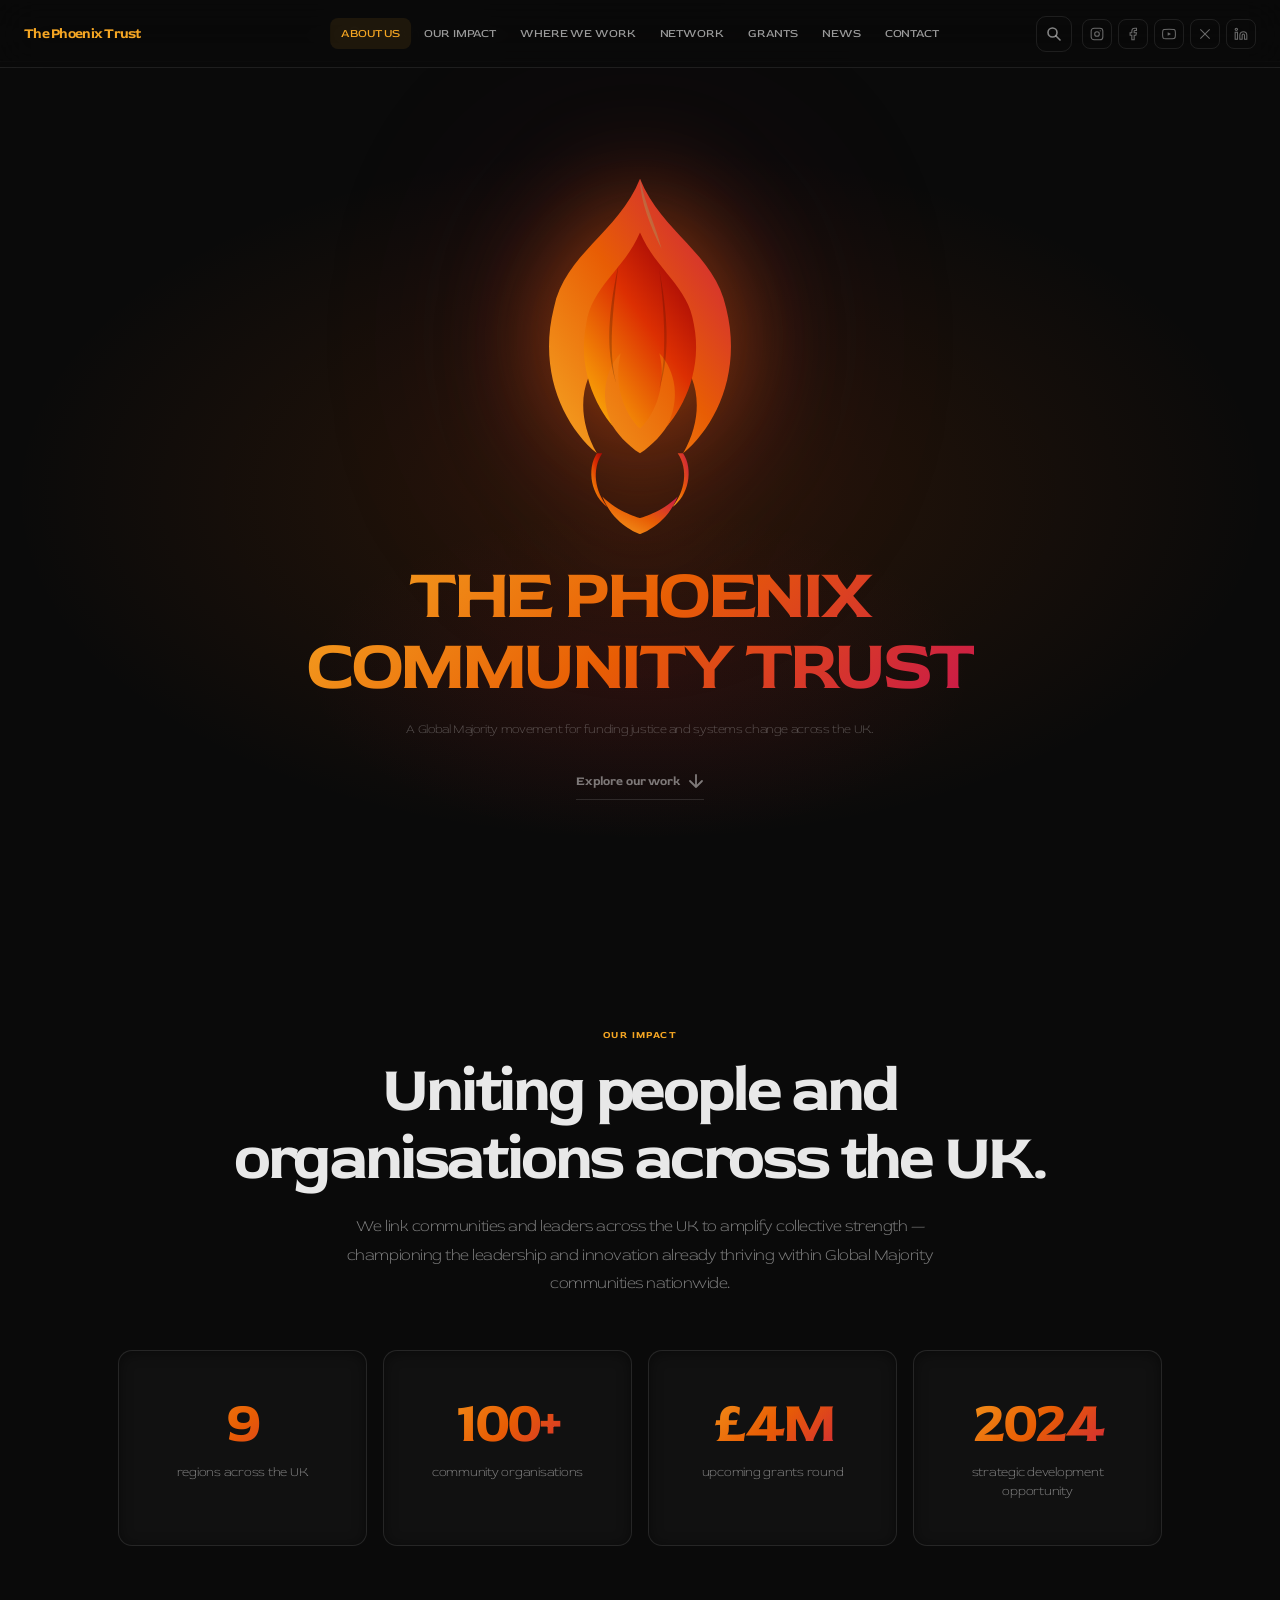
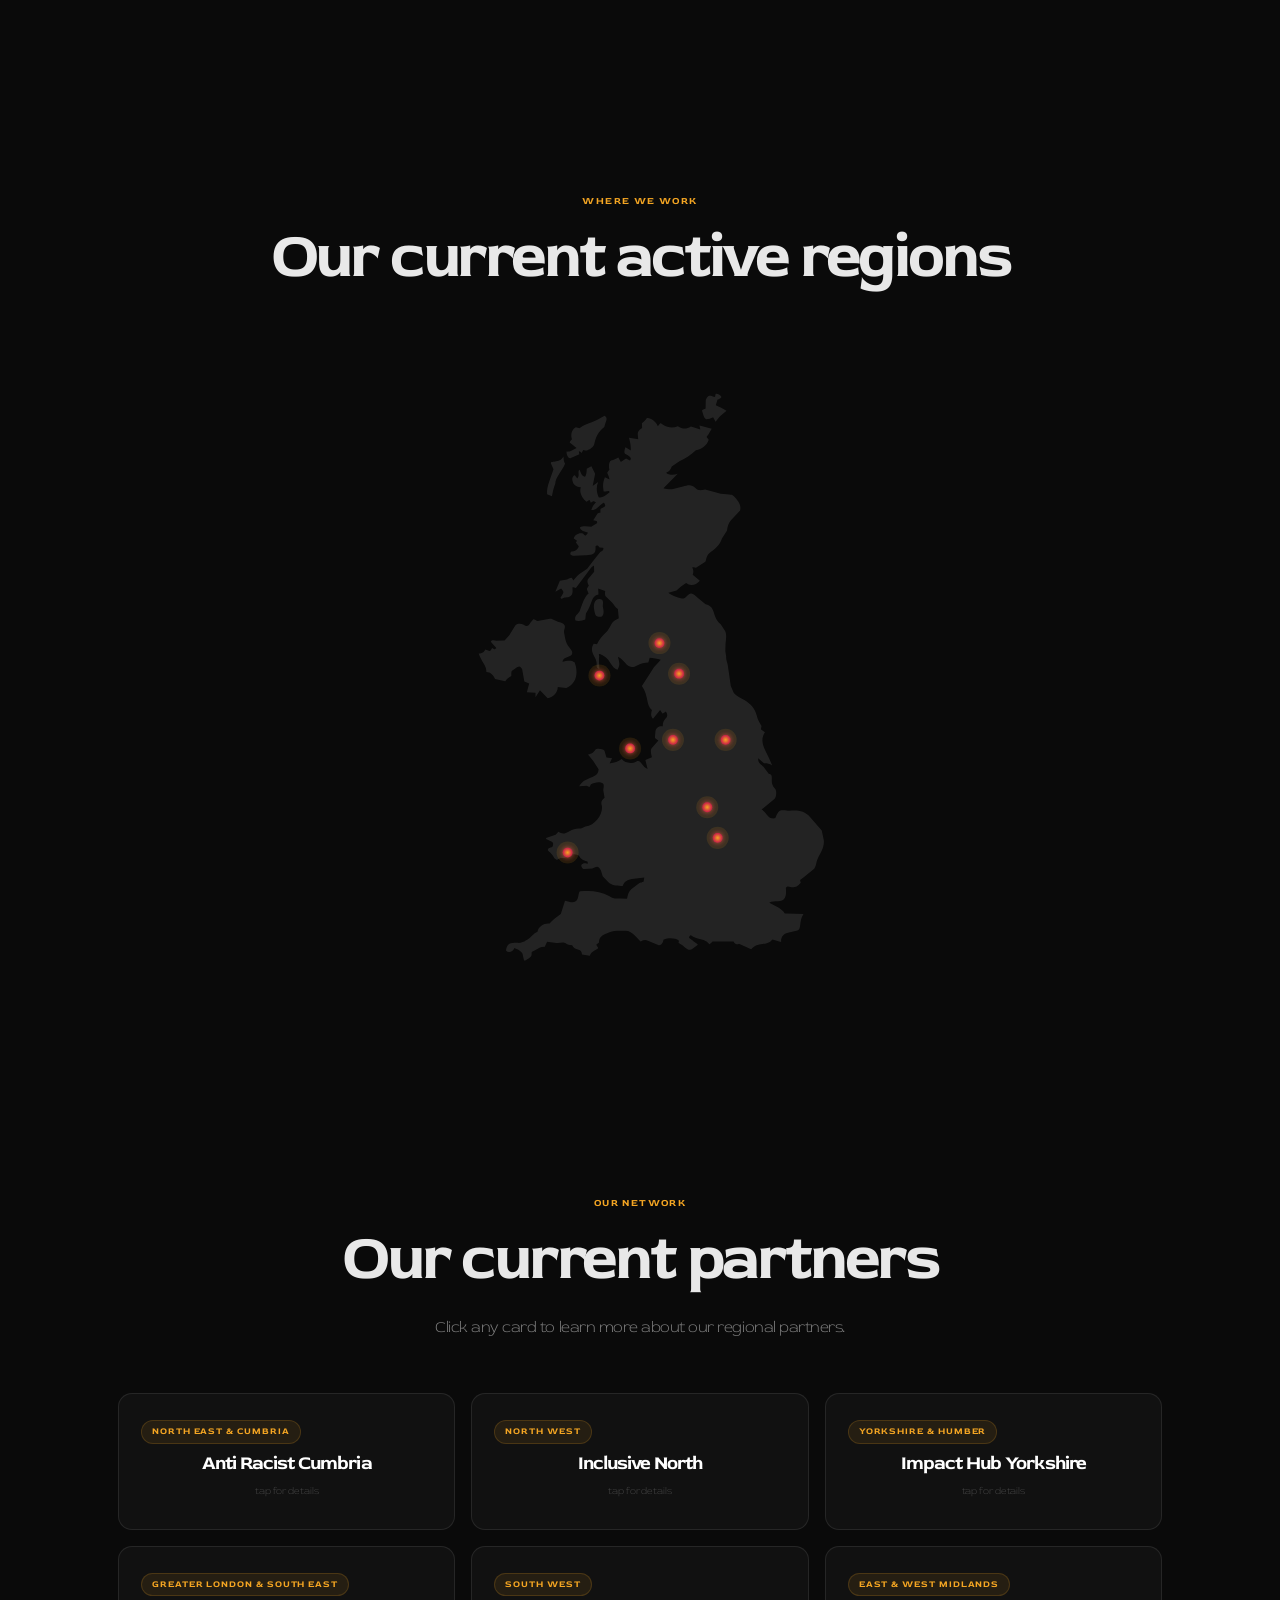
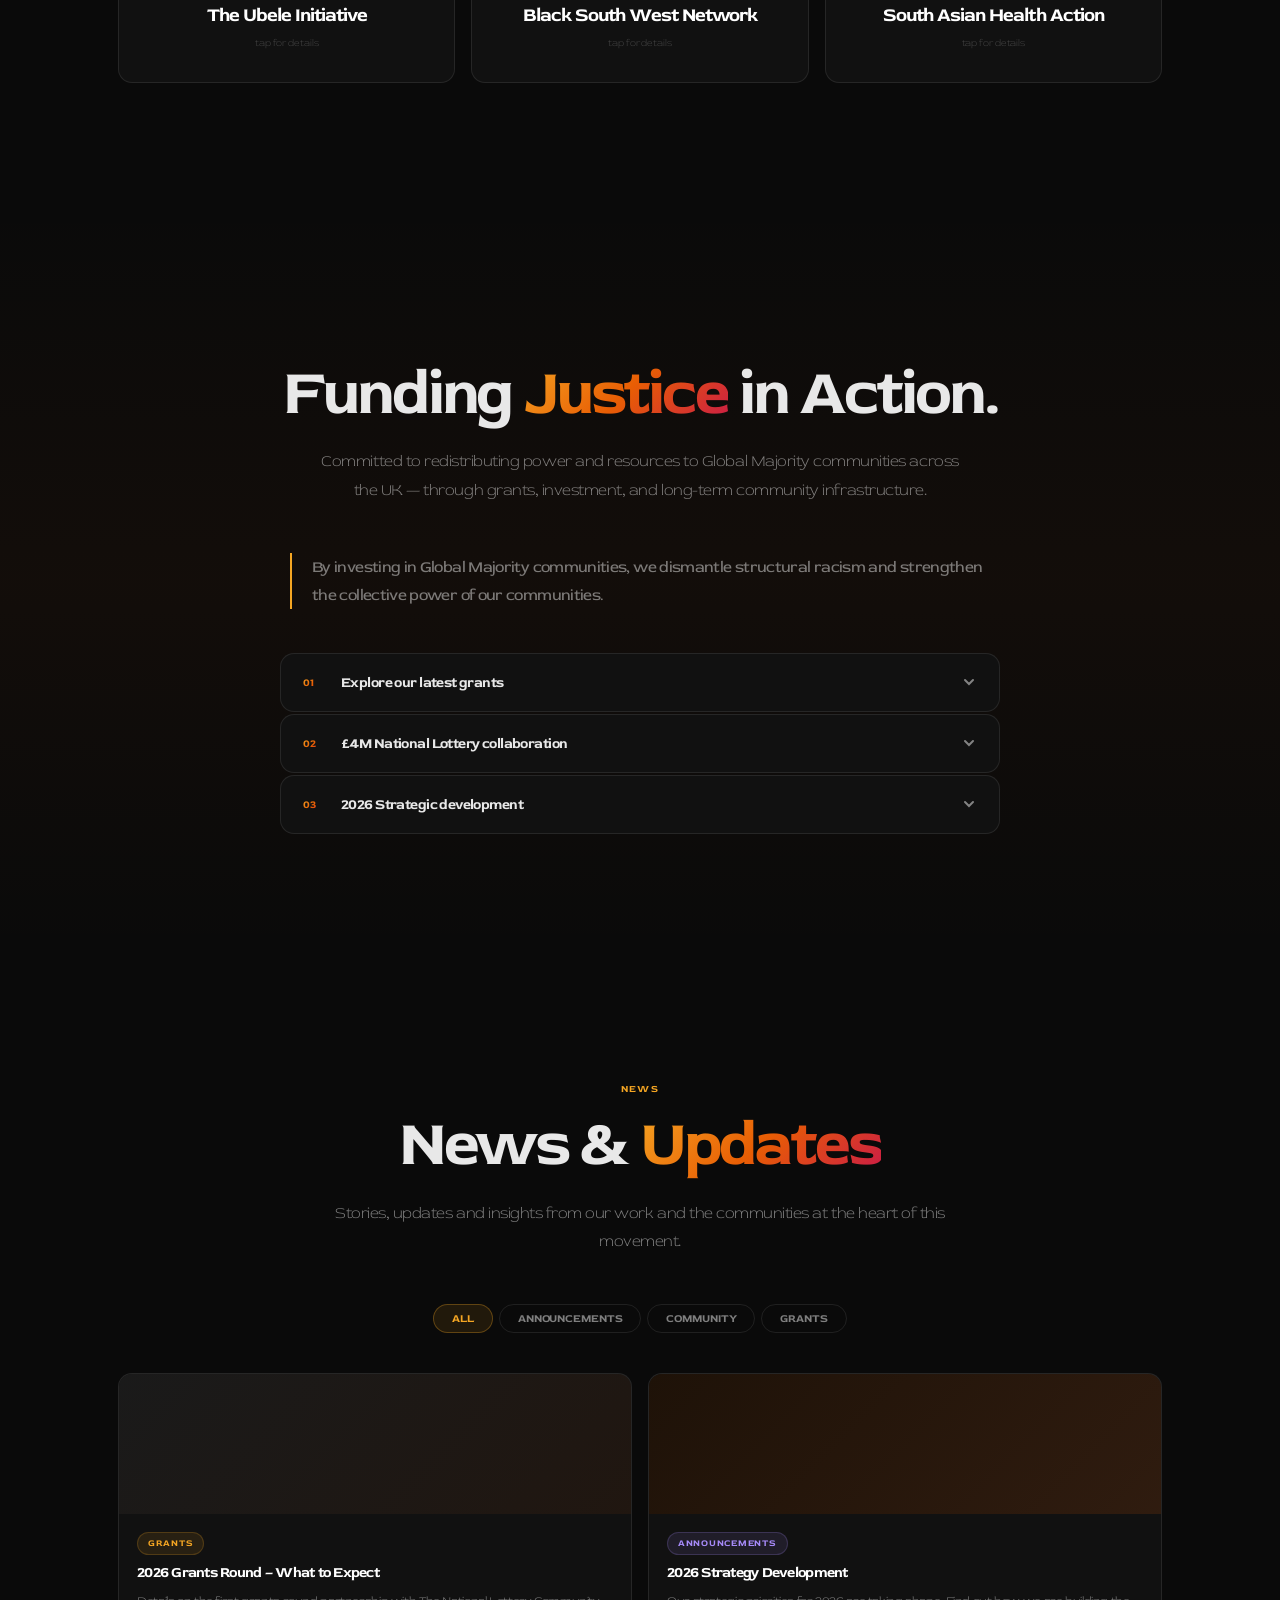
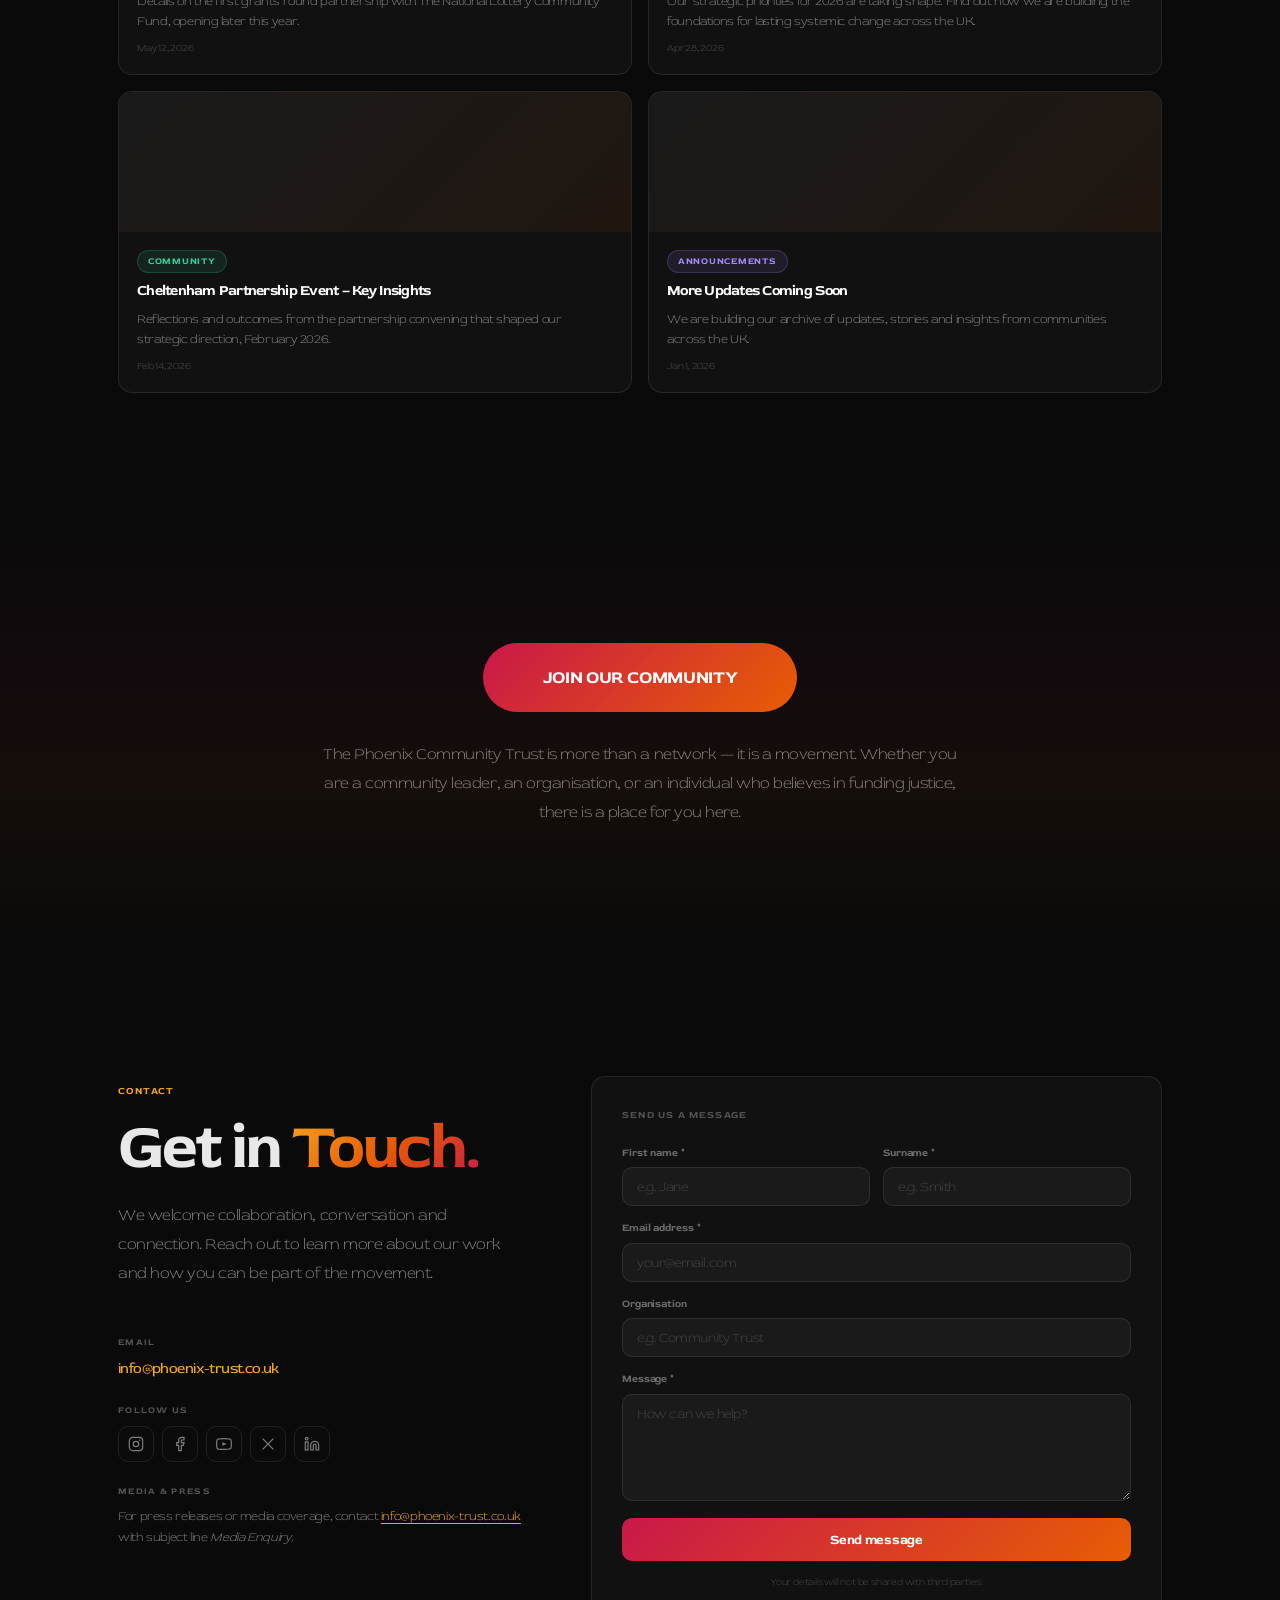
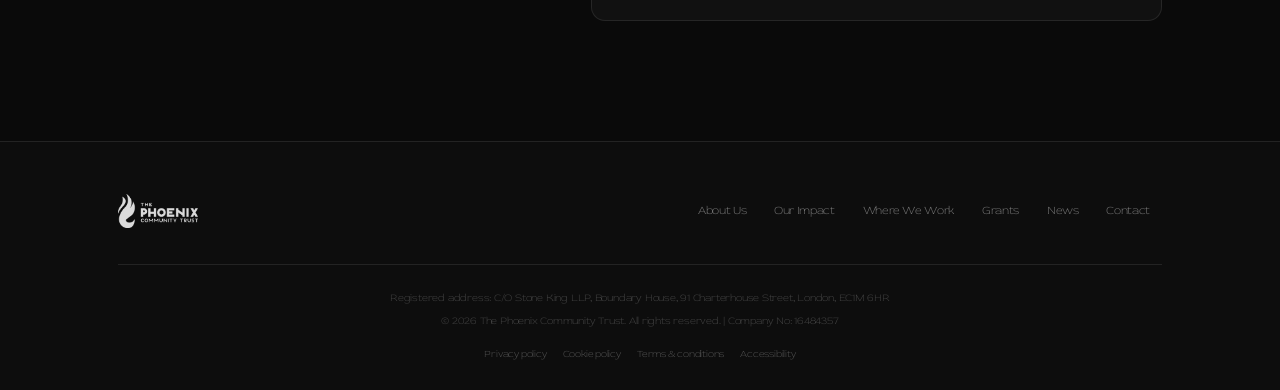
==== commit 7b90e0be: "UI overhaul: search drop bar, orange logo, in-card partners, bigger map, join section - Search: icon" ====
--- a/index.html
+++ b/index.html
@@ -14,26 +14,11 @@
   <!-- ===================== SKIP LINK ===================== -->
   <a class="skip-link" href="#main-content">Skip to main content</a>
 
-  <!-- ===================== PARTNER PANEL (fixed bottom-right) ===================== -->
-  <aside id="partner-panel" class="partner-panel" role="dialog" aria-modal="false"
-         aria-labelledby="panel-name" hidden>
-    <button class="panel-close" id="panel-close" aria-label="Close partner details">
-      <svg width="14" height="14" viewBox="0 0 14 14" fill="none" aria-hidden="true">
-        <path d="M1 1l12 12M13 1L1 13" stroke="currentColor" stroke-width="2" stroke-linecap="round"/>
-      </svg>
-    </button>
-    <span class="panel-region" id="panel-region"></span>
-    <h3 class="panel-name"    id="panel-name"></h3>
-    <p  class="panel-tagline" id="panel-tagline"></p>
-    <p  class="panel-desc"    id="panel-desc"></p>
-    <a  class="panel-cta"     href="#network">View all partners &uarr;</a>
-  </aside>
-
   <!-- ===================== HEADER ===================== -->
   <header class="site-header" id="site-header">
 
     <a href="#about" class="header-logo-link" aria-label="The Phoenix Community Trust — go to top">
-      <img src="assets/images/logo-full.png" alt="The Phoenix Community Trust" class="header-logo" />
+      <span class="header-logo-text">The Phoenix Trust</span>
     </a>
 
     <nav class="header-nav" id="main-nav" aria-label="Primary navigation">
@@ -48,18 +33,14 @@
 
     <div class="header-right">
 
-      <!-- Persistent inline search -->
-      <div class="header-search" id="header-search" role="search">
-        <svg class="h-search-icon" width="14" height="14" viewBox="0 0 14 14" fill="none" aria-hidden="true">
-          <circle cx="6" cy="6" r="4.5" stroke="currentColor" stroke-width="1.6"/>
-          <path d="M9.5 9.5L13 13" stroke="currentColor" stroke-width="1.6" stroke-linecap="round"/>
+      <!-- Search toggle button -->
+      <button class="h-search-btn" id="h-search-btn" aria-label="Open search"
+              aria-expanded="false" aria-controls="search-bar-drop">
+        <svg width="16" height="16" viewBox="0 0 16 16" fill="none" aria-hidden="true">
+          <circle cx="6.5" cy="6.5" r="4.5" stroke="currentColor" stroke-width="1.6"/>
+          <path d="M10 10L14 14" stroke="currentColor" stroke-width="1.6" stroke-linecap="round"/>
         </svg>
-        <label for="hsi" class="sr-only">Search site content</label>
-        <input type="search" id="hsi" class="h-search-input" placeholder="Search…"
-               autocomplete="off" aria-expanded="false" aria-haspopup="listbox"
-               aria-autocomplete="list" aria-controls="hsd" />
-        <div id="hsd" class="h-search-dropdown" role="listbox" aria-label="Search results" hidden></div>
-      </div>
+      </button>
 
       <!-- Social icons (desktop) -->
       <div class="header-socials" aria-label="Follow us on social media">
@@ -105,6 +86,21 @@
 
     </div>
   </header>
+
+  <!-- ===================== SEARCH BAR DROP ===================== -->
+  <div id="search-bar-drop" class="search-bar-drop" aria-hidden="true">
+    <div class="search-bar-inner" id="header-search" role="search">
+      <svg class="h-search-icon" width="16" height="16" viewBox="0 0 16 16" fill="none" aria-hidden="true">
+        <circle cx="6.5" cy="6.5" r="4.5" stroke="currentColor" stroke-width="1.6"/>
+        <path d="M10 10L14 14" stroke="currentColor" stroke-width="1.6" stroke-linecap="round"/>
+      </svg>
+      <label for="hsi" class="sr-only">Search site content</label>
+      <input type="search" id="hsi" class="h-search-input" placeholder="Search content…"
+             autocomplete="off" aria-expanded="false" aria-haspopup="listbox"
+             aria-autocomplete="list" aria-controls="hsd" />
+      <div id="hsd" class="h-search-dropdown" role="listbox" aria-label="Search results" hidden></div>
+    </div>
+  </div>
 
   <!-- ===================== MOBILE NAV ===================== -->
   <nav id="mobile-nav" class="mobile-nav" aria-label="Mobile navigation" aria-hidden="true">
@@ -196,8 +192,9 @@
           </svg>
         </div>
 
-        <img src="assets/images/logo-text.png" alt="The Phoenix Community Trust"
-             class="hero-wordmark reveal-up" style="--delay:0.15s" />
+        <div class="hero-wordmark reveal-up" style="--delay:0.15s" aria-label="The Phoenix Community Trust">
+          <p class="hero-wordmark-text">THE PHOENIX<br>COMMUNITY TRUST</p>
+        </div>
 
         <p class="hero-sub reveal-up" style="--delay:0.26s">
           A Global Majority movement for funding justice and systems change across the UK.
@@ -379,6 +376,12 @@
             <span class="pc-region">North East &amp; Cumbria</span>
             <h3 class="pc-name">Anti Racist Cumbria</h3>
             <span class="pc-hint" aria-hidden="true">tap for details</span>
+            <div class="pcard-detail">
+              <div class="pcard-detail-inner">
+                <p class="pc-tagline">DISMANTLING RACISM, ADVANCING JUSTICE.</p>
+                <p class="pc-desc">Anti Racist Cumbria is a community-led network building collective power across Cumbria and the North East.</p>
+              </div>
+            </div>
           </div>
 
           <div class="pcard reveal-up" style="--delay:0.05s; --rot:1.5deg; --fd:6s; --fdt:-1.5s"
@@ -390,6 +393,12 @@
             <span class="pc-region">North West</span>
             <h3 class="pc-name">Inclusive North</h3>
             <span class="pc-hint" aria-hidden="true">tap for details</span>
+            <div class="pcard-detail">
+              <div class="pcard-detail-inner">
+                <p class="pc-tagline">CHAMPIONING RACIAL UNITY.</p>
+                <p class="pc-desc">Inclusive North drives change for Global Majority communities across Lancashire through research, policy innovation and investment.</p>
+              </div>
+            </div>
           </div>
 
           <div class="pcard reveal-up" style="--delay:0.10s; --rot:-1deg; --fd:8s; --fdt:-3s"
@@ -401,6 +410,12 @@
             <span class="pc-region">Yorkshire &amp; Humber</span>
             <h3 class="pc-name">Impact Hub Yorkshire</h3>
             <span class="pc-hint" aria-hidden="true">tap for details</span>
+            <div class="pcard-detail">
+              <div class="pcard-detail-inner">
+                <p class="pc-tagline">POWERING POSITIVE CHANGE IN YORKSHIRE.</p>
+                <p class="pc-desc">A collaborative community connecting entrepreneurs, innovators, and organisations driving positive social and environmental change across Yorkshire.</p>
+              </div>
+            </div>
           </div>
 
           <div class="pcard reveal-up" style="--delay:0.15s; --rot:2deg; --fd:6.5s; --fdt:-2s"
@@ -412,6 +427,12 @@
             <span class="pc-region">Greater London &amp; South East</span>
             <h3 class="pc-name">The Ubele Initiative</h3>
             <span class="pc-hint" aria-hidden="true">tap for details</span>
+            <div class="pcard-detail">
+              <div class="pcard-detail-inner">
+                <p class="pc-tagline">ADVOCATING FOR EQUITY &amp; JUSTICE.</p>
+                <p class="pc-desc">The Ubele Initiative empowers Global Majority communities in the UK to act as catalysts for social and economic change.</p>
+              </div>
+            </div>
           </div>
 
           <div class="pcard reveal-up" style="--delay:0.20s; --rot:-1.5deg; --fd:7.5s; --fdt:-4s"
@@ -423,6 +444,12 @@
             <span class="pc-region">South West</span>
             <h3 class="pc-name">Black South West Network</h3>
             <span class="pc-hint" aria-hidden="true">tap for details</span>
+            <div class="pcard-detail">
+              <div class="pcard-detail-inner">
+                <p class="pc-tagline">BUILDING POWER. CREATING CHANGE.</p>
+                <p class="pc-desc">Works across the South West to advance racial justice, amplify Black voices, and build lasting opportunities for equity.</p>
+              </div>
+            </div>
           </div>
 
           <div class="pcard reveal-up" style="--delay:0.25s; --rot:1deg; --fd:9s; --fdt:-2.5s"
@@ -434,6 +461,12 @@
             <span class="pc-region">East &amp; West Midlands</span>
             <h3 class="pc-name">South Asian Health Action</h3>
             <span class="pc-hint" aria-hidden="true">tap for details</span>
+            <div class="pcard-detail">
+              <div class="pcard-detail-inner">
+                <p class="pc-tagline">IMPROVING HEALTH. ADVANCING EQUITY.</p>
+                <p class="pc-desc">Works to improve health outcomes and reduce inequalities for South Asian communities through research, advocacy, and action.</p>
+              </div>
+            </div>
           </div>
 
         </div>
@@ -566,18 +599,14 @@
     </section>
 
     <!-- ---- JOIN OUR COMMUNITY ---- -->
-    <section class="section join-section" id="join" aria-labelledby="join-h">
+    <section class="section join-section" id="join" aria-label="Join our community">
       <div class="container center">
-        <span class="eyebrow reveal-up">Be part of the movement</span>
-        <h2 class="section-h reveal-up" id="join-h" style="--delay:0.08s">
-          Join our<br><span class="gradient-text">community.</span>
-        </h2>
-        <p class="section-body reveal-up" style="--delay:0.16s">
-          The Phoenix Community Trust is more than a network — it is a movement. Whether you are a community leader, an organisation, or an individual who believes in funding justice, there is a place for you here. Together, we reshape how power and resources flow to Global Majority communities across the UK.
-        </p>
-        <a href="mailto:info@phoenix-trust.co.uk" class="btn-join reveal-up" style="--delay:0.26s">
+        <a href="mailto:info@phoenix-trust.co.uk" class="btn-join reveal-up">
           Join our community
         </a>
+        <p class="section-body join-body reveal-up" style="--delay:0.12s">
+          The Phoenix Community Trust is more than a network — it is a movement. Whether you are a community leader, an organisation, or an individual who believes in funding justice, there is a place for you here.
+        </p>
       </div>
     </section>
 
--- a/styles.css
+++ b/styles.css
@@ -122,10 +122,11 @@
 
 /* Header logo */
 .header-logo-link { display: flex; align-items: center; flex-shrink: 0; }
-.header-logo {
-  height: 32px; width: auto;
-  filter: brightness(0) invert(1);
-  opacity: 0.9;
+.header-logo-text {
+  font-size: 0.9rem; font-weight: 700;
+  letter-spacing: -0.05em;
+  color: var(--orange);
+  white-space: nowrap;
 }
 
 /* Center nav */
@@ -147,30 +148,52 @@
 /* Header right group */
 .header-right { display: flex; align-items: center; gap: 10px; flex-shrink: 0; }
 
-/* ---- Inline persistent search ---- */
-.header-search {
+/* ---- Search toggle button ---- */
+.h-search-btn {
+  width: 36px; height: 36px; border-radius: 10px;
+  border: 1px solid var(--border);
+  color: rgba(255,255,255,0.5);
+  display: flex; align-items: center; justify-content: center;
+  flex-shrink: 0;
+  transition: color 0.2s, background 0.2s, border-color 0.2s;
+}
+.h-search-btn:hover,
+.h-search-btn[aria-expanded="true"] {
+  color: var(--orange);
+  background: rgba(245,166,35,0.09);
+  border-color: rgba(245,166,35,0.25);
+}
+
+/* Search bar drop (slides in below header) */
+.search-bar-drop {
+  position: fixed;
+  top: var(--h); left: 0; right: 0;
+  z-index: 999;
+  background: rgba(10,10,10,0.97);
+  border-bottom: 1px solid var(--border);
+  backdrop-filter: blur(24px) saturate(160%);
+  transform: translateY(-110%);
+  transition: transform 0.38s var(--ease);
+  pointer-events: none;
+}
+.search-bar-drop.open {
+  transform: translateY(0);
+  pointer-events: all;
+}
+.search-bar-inner {
   position: relative;
   display: flex; align-items: center;
-  background: rgba(255,255,255,0.05);
-  border: 1px solid var(--border);
-  border-radius: 9999px;
-  padding: 0 12px 0 10px;
-  gap: 6px;
-  transition: border-color 0.2s, background 0.2s;
-}
-.header-search:focus-within {
-  border-color: rgba(245,166,35,0.4);
-  background: rgba(255,255,255,0.07);
+  max-width: 640px; margin: 0 auto;
+  padding: 14px 28px; gap: 10px;
 }
 .h-search-icon { color: rgba(255,255,255,0.35); flex-shrink: 0; }
 .h-search-input {
-  background: transparent; border: none;
+  flex: 1; background: transparent; border: none;
   color: var(--text);
   font-family: 'Red Rose', sans-serif;
-  font-size: 0.76rem; font-weight: 300;
+  font-size: 0.88rem; font-weight: 300;
   letter-spacing: -0.03em;
-  width: 150px; padding: 8px 0;
-  outline: none;
+  padding: 6px 0; outline: none;
 }
 .h-search-input::placeholder { color: rgba(255,255,255,0.25); }
 .h-search-input::-webkit-search-cancel-button { display: none; }
@@ -178,14 +201,13 @@
 /* Search dropdown */
 .h-search-dropdown {
   position: absolute;
-  top: calc(100% + 8px); left: 0; right: 0;
+  top: calc(100% - 4px); left: 28px; right: 28px;
   background: #1a1a1a;
   border: 1px solid var(--border);
   border-radius: 12px;
   overflow: hidden;
   z-index: 600;
   box-shadow: 0 12px 40px rgba(0,0,0,0.6);
-  min-width: 280px;
 }
 .h-search-dropdown:not([hidden]) { display: block; }
 
@@ -301,69 +323,6 @@
 }
 .btn-join:hover { opacity: 0.82; transform: scale(1.03); }
 
-/* ============================================================
-   PARTNER PANEL (fixed bottom-right)
-   ============================================================ */
-.partner-panel {
-  position: fixed;
-  bottom: 24px; right: 24px;
-  width: 340px; max-width: calc(100vw - 32px);
-  z-index: 800;
-  background: #181818;
-  border: 1px solid rgba(245,166,35,0.28);
-  border-radius: 18px;
-  padding: 24px;
-  box-shadow: 0 24px 64px rgba(0,0,0,0.55);
-  transform: translateY(140%);
-  opacity: 0;
-  transition: transform 0.48s var(--ease), opacity 0.35s ease;
-  pointer-events: none;
-}
-.partner-panel.open {
-  transform: translateY(0);
-  opacity: 1;
-  pointer-events: all;
-}
-.panel-close {
-  position: absolute; top: 14px; right: 14px;
-  width: 30px; height: 30px; border-radius: 8px;
-  color: rgba(255,255,255,0.4);
-  display: flex; align-items: center; justify-content: center;
-  transition: background 0.2s, color 0.2s;
-}
-.panel-close:hover { background: rgba(255,255,255,0.08); color: #fff; }
-.panel-region {
-  display: inline-block;
-  font-size: 0.6rem; font-weight: 700;
-  letter-spacing: 0.1em; text-transform: uppercase;
-  color: var(--orange);
-  background: rgba(245,166,35,0.1);
-  border: 1px solid rgba(245,166,35,0.2);
-  border-radius: 9999px; padding: 3px 10px;
-  margin-bottom: 10px;
-}
-.panel-name {
-  font-size: 1.2rem; font-weight: 700;
-  letter-spacing: -0.05em; color: #fff;
-  margin-bottom: 8px; line-height: 1.2;
-}
-.panel-tagline {
-  font-size: 0.68rem; font-weight: 700;
-  letter-spacing: 0.04em; text-transform: uppercase;
-  color: rgba(255,255,255,0.55);
-  margin-bottom: 10px; line-height: 1.4;
-}
-.panel-desc {
-  font-size: 0.82rem; font-weight: 300;
-  letter-spacing: -0.03em; color: var(--muted);
-  line-height: 1.7; margin-bottom: 16px;
-}
-.panel-cta {
-  font-size: 0.75rem; font-weight: 700;
-  letter-spacing: -0.02em; color: var(--orange);
-  transition: opacity 0.2s;
-}
-.panel-cta:hover { opacity: 0.7; }
 
 /* ============================================================
    SECTIONS — shared
@@ -426,15 +385,21 @@
 }
 @keyframes flameFloat { 0%,100% { transform: translateY(0); } 50% { transform: translateY(-10px); } }
 
-.hero-wordmark {
-  width: clamp(240px, 42vw, 520px); height: auto;
-  filter: brightness(0) invert(1); opacity: 0.9;
+.hero-wordmark { text-align: center; }
+.hero-wordmark-text {
+  font-size: clamp(2.2rem, 5.5vw, 5.2rem);
+  font-weight: 700; letter-spacing: -0.05em;
+  line-height: 1.0;
+  background: var(--grad);
+  -webkit-background-clip: text;
+  -webkit-text-fill-color: transparent;
+  background-clip: text;
 }
 .hero-sub {
-  font-size: clamp(0.88rem, 1.6vw, 1rem);
+  font-size: clamp(0.68rem, 1.1vw, 0.78rem);
   font-weight: 300; letter-spacing: -0.03em;
-  color: rgba(255,255,255,0.4);
-  max-width: 500px; line-height: 1.75;
+  color: rgba(255,255,255,0.28);
+  max-width: 480px; line-height: 1.75;
 }
 .hero-cta {
   display: inline-flex; align-items: center; gap: 8px; margin-top: 4px;
@@ -480,9 +445,10 @@
   justify-content: center; gap: 48px;
   margin-top: 52px; flex-wrap: wrap;
 }
+#where-we-work { padding-bottom: 64px; }
 .map-container {
   position: relative; flex-shrink: 0;
-  width: clamp(220px, 35vw, 380px);
+  width: clamp(280px, 44vw, 500px);
 }
 .uk-map-bg {
   width: 100%; display: block;
@@ -623,6 +589,34 @@
 }
 .pcard:hover .pc-hint, .pcard:focus-visible .pc-hint { color: var(--orange); }
 
+/* Partner card — in-card accordion */
+.pcard.is-open {
+  animation-play-state: paused;
+  transform: rotate(0deg) translateY(-2px) !important;
+  border-color: rgba(245,166,35,0.35);
+  box-shadow: 0 14px 44px rgba(232,93,4,0.14);
+}
+.pcard-detail {
+  max-height: 0; overflow: hidden;
+  transition: max-height 0.45s var(--ease);
+}
+.pcard-detail[data-open="true"] { max-height: 240px; }
+.pcard-detail-inner {
+  padding-top: 14px; margin-top: 6px;
+  border-top: 1px solid var(--border);
+  display: flex; flex-direction: column; gap: 8px;
+}
+.pc-tagline {
+  font-size: 0.6rem; font-weight: 700;
+  letter-spacing: 0.07em; text-transform: uppercase;
+  color: rgba(255,255,255,0.38); line-height: 1.4;
+}
+.pc-desc {
+  font-size: 0.8rem; font-weight: 300;
+  letter-spacing: -0.03em; color: var(--muted);
+  line-height: 1.7;
+}
+
 /* ============================================================
    GRANTS
    ============================================================ */
@@ -770,7 +764,8 @@
     rgba(232,93,4,0.05) 60%,
     transparent 100%);
 }
-.join-section .btn-join { margin-top: 10px; font-size: 0.88rem; padding: 14px 40px; }
+.join-section .btn-join { font-size: 1.1rem; padding: 20px 60px; font-weight: 700; }
+.join-body { margin-top: 28px; margin-bottom: 0; }
 
 /* ============================================================
    CONTACT
@@ -944,7 +939,6 @@
   .header-nav    { display: none; }
   .header-socials{ display: none; }
   .hamburger     { display: flex; }
-  .h-search-input{ width: 120px; }
 
   .stats-grid          { grid-template-columns: repeat(2, 1fr); gap: 12px; }
   .partners-grid       { grid-template-columns: repeat(2, 1fr); }
@@ -962,26 +956,22 @@
   .container{ padding: 0 20px; }
   .site-header { padding: 0 16px; }
 
-  .h-search-input { width: 90px; font-size: 0.72rem; }
-
   .stats-grid    { grid-template-columns: 1fr 1fr; gap: 10px; }
   .stat-card     { padding: 28px 14px; }
 
   .partners-grid { grid-template-columns: 1fr; }
   .map-wrap      { flex-direction: column; align-items: center; gap: 32px; }
-  .map-container { width: clamp(200px, 70vw, 280px); }
+  .map-container { width: clamp(240px, 80vw, 380px); }
 
   .contact-wrap  { grid-template-columns: 1fr; }
   .form-row      { grid-template-columns: 1fr; }
 
-  .partner-panel { bottom: 16px; right: 16px; left: 16px; width: auto; }
-
   .join-section  { padding: 80px 0; }
+  .join-section .btn-join { font-size: 0.95rem; padding: 16px 40px; }
   .footer-links  { flex-direction: column; }
 }
 
 @media (max-width: 420px) {
   .stats-grid { grid-template-columns: 1fr; }
   .news-tabs  { justify-content: flex-start; }
-  .h-search-input { width: 0; padding: 0; border: none; }
-}
+}
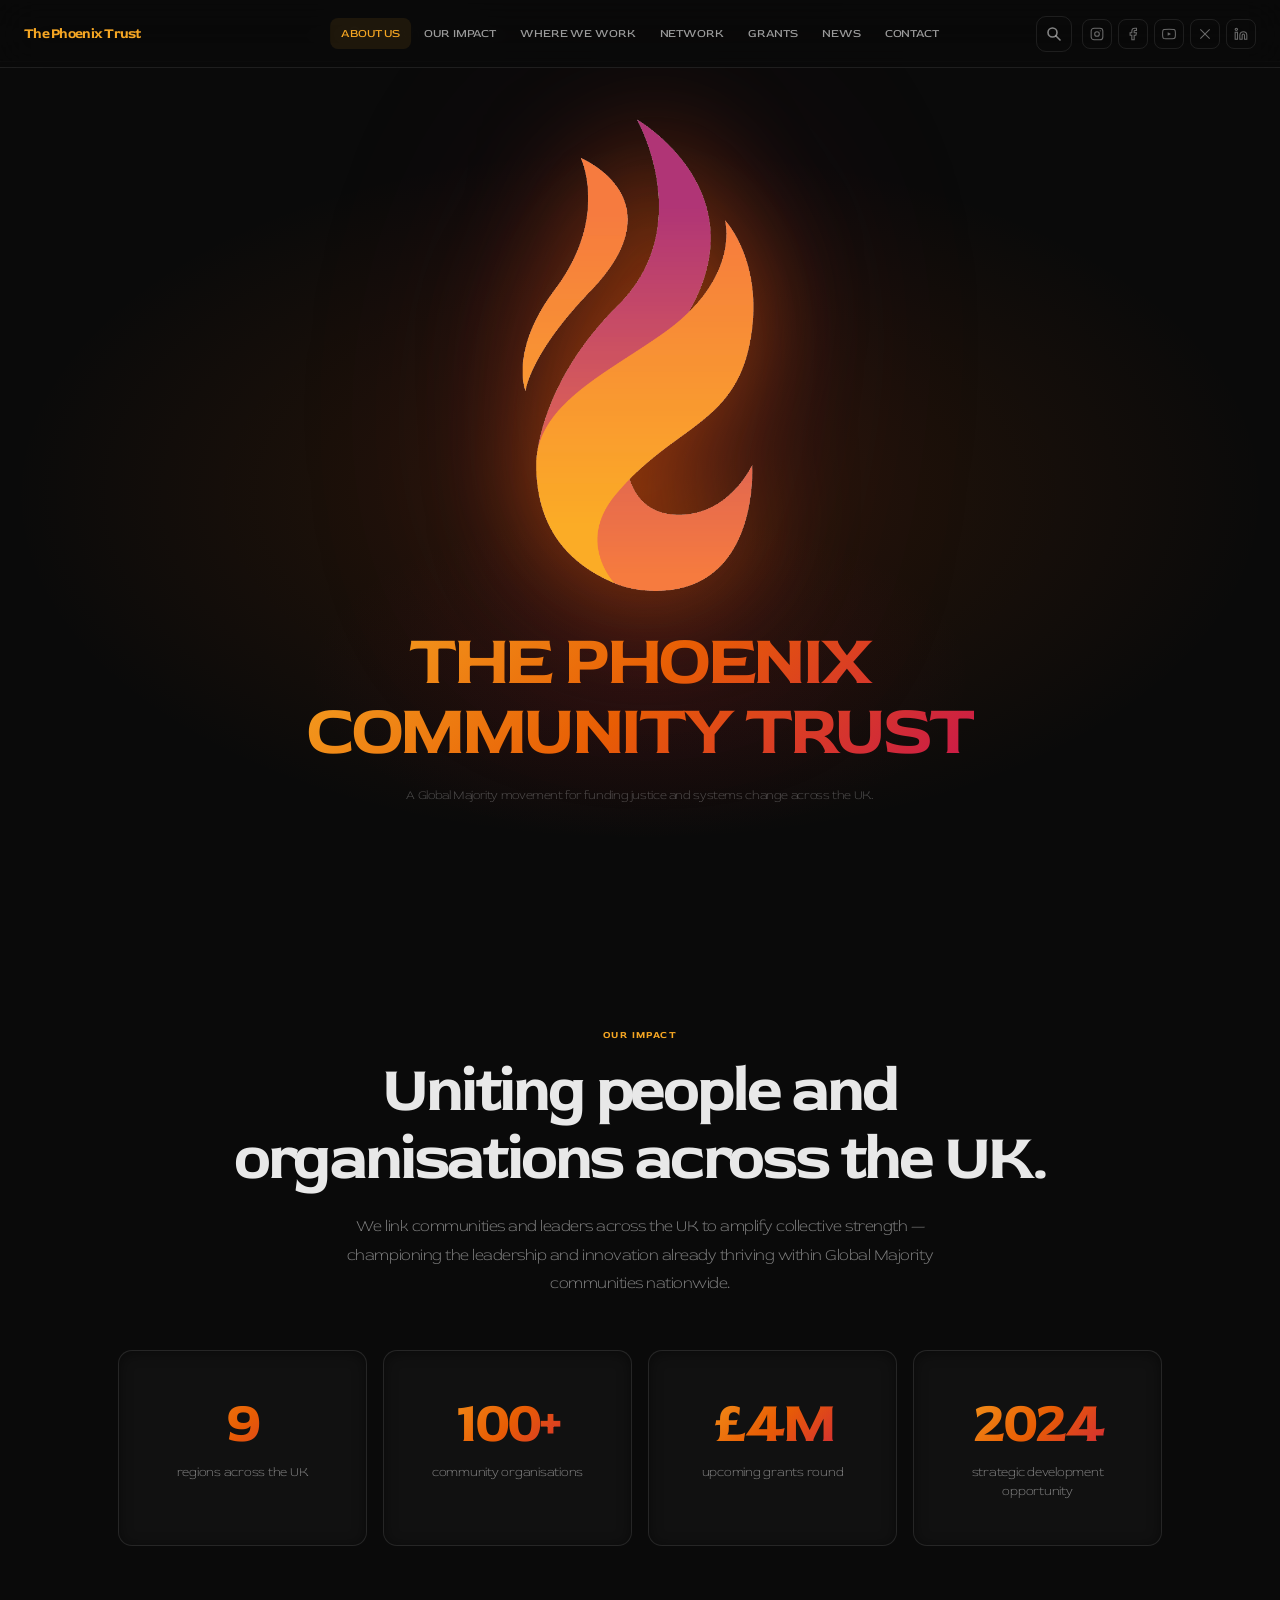
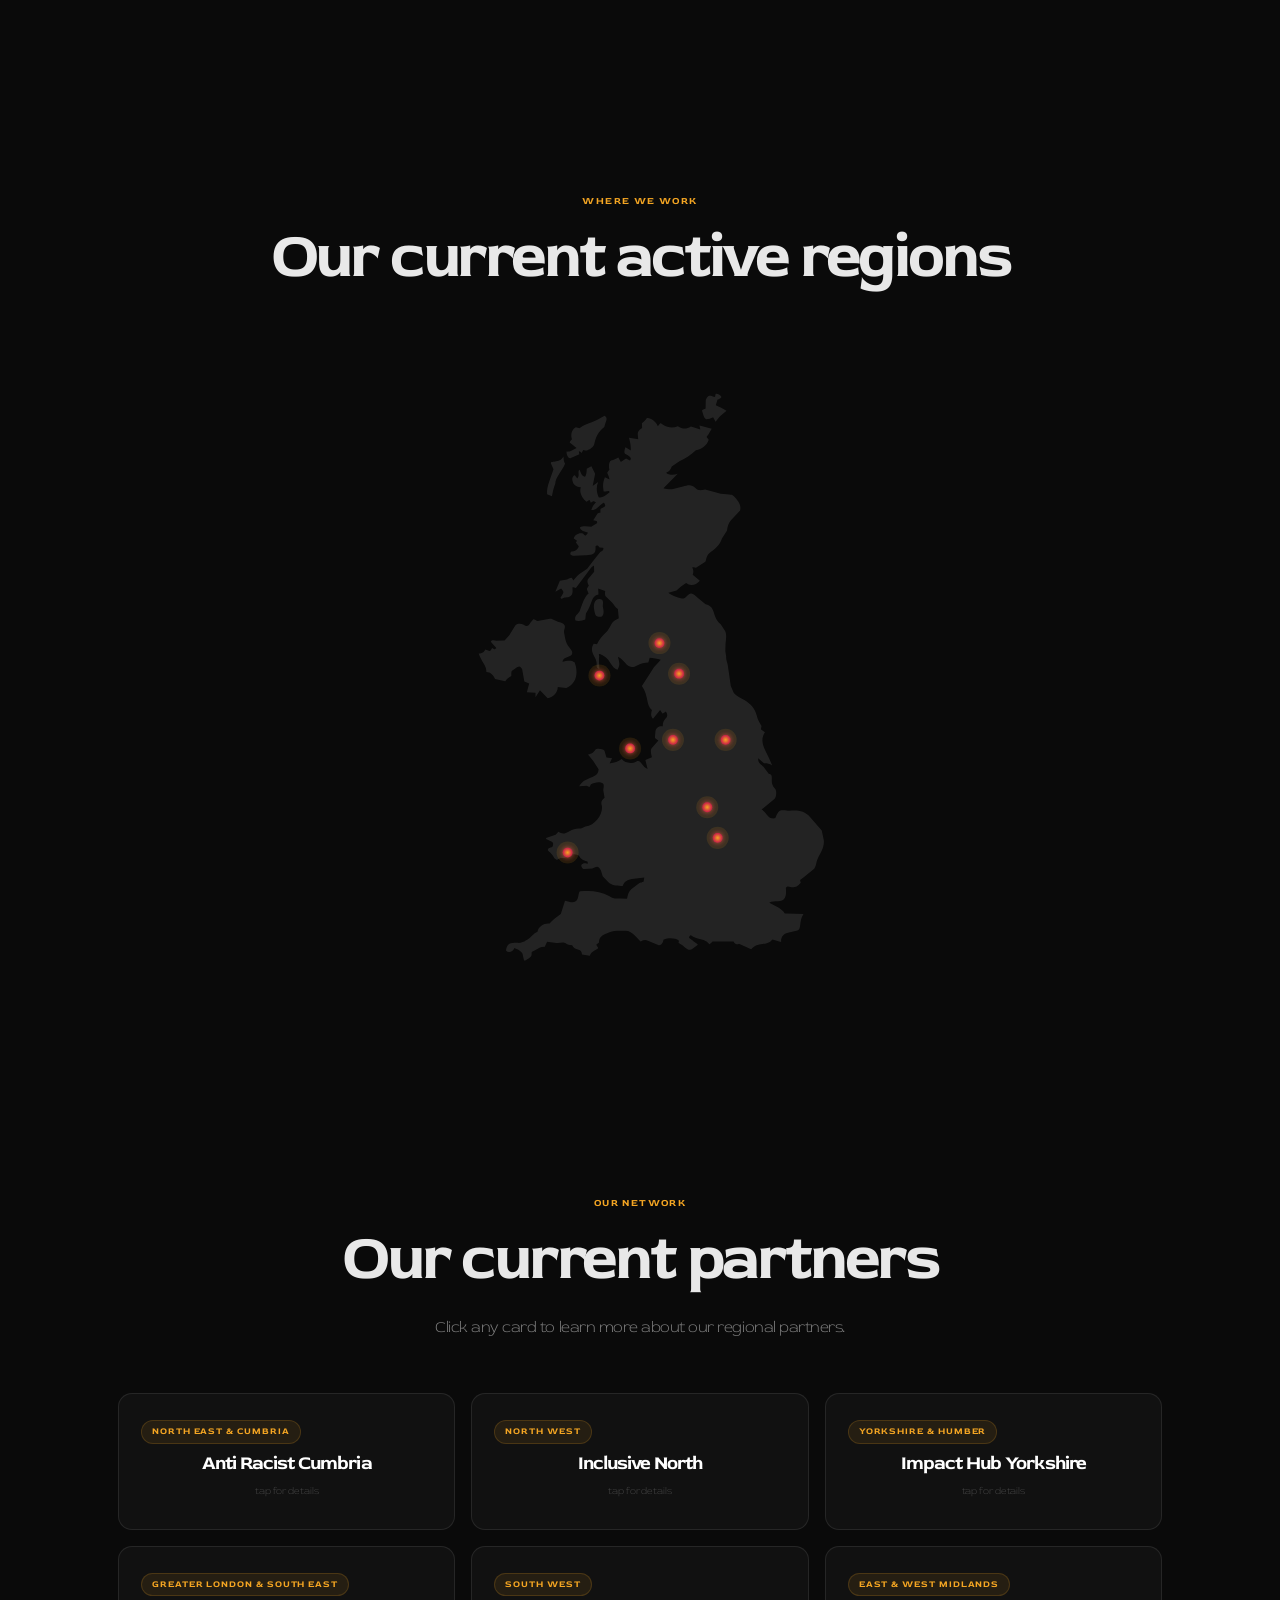
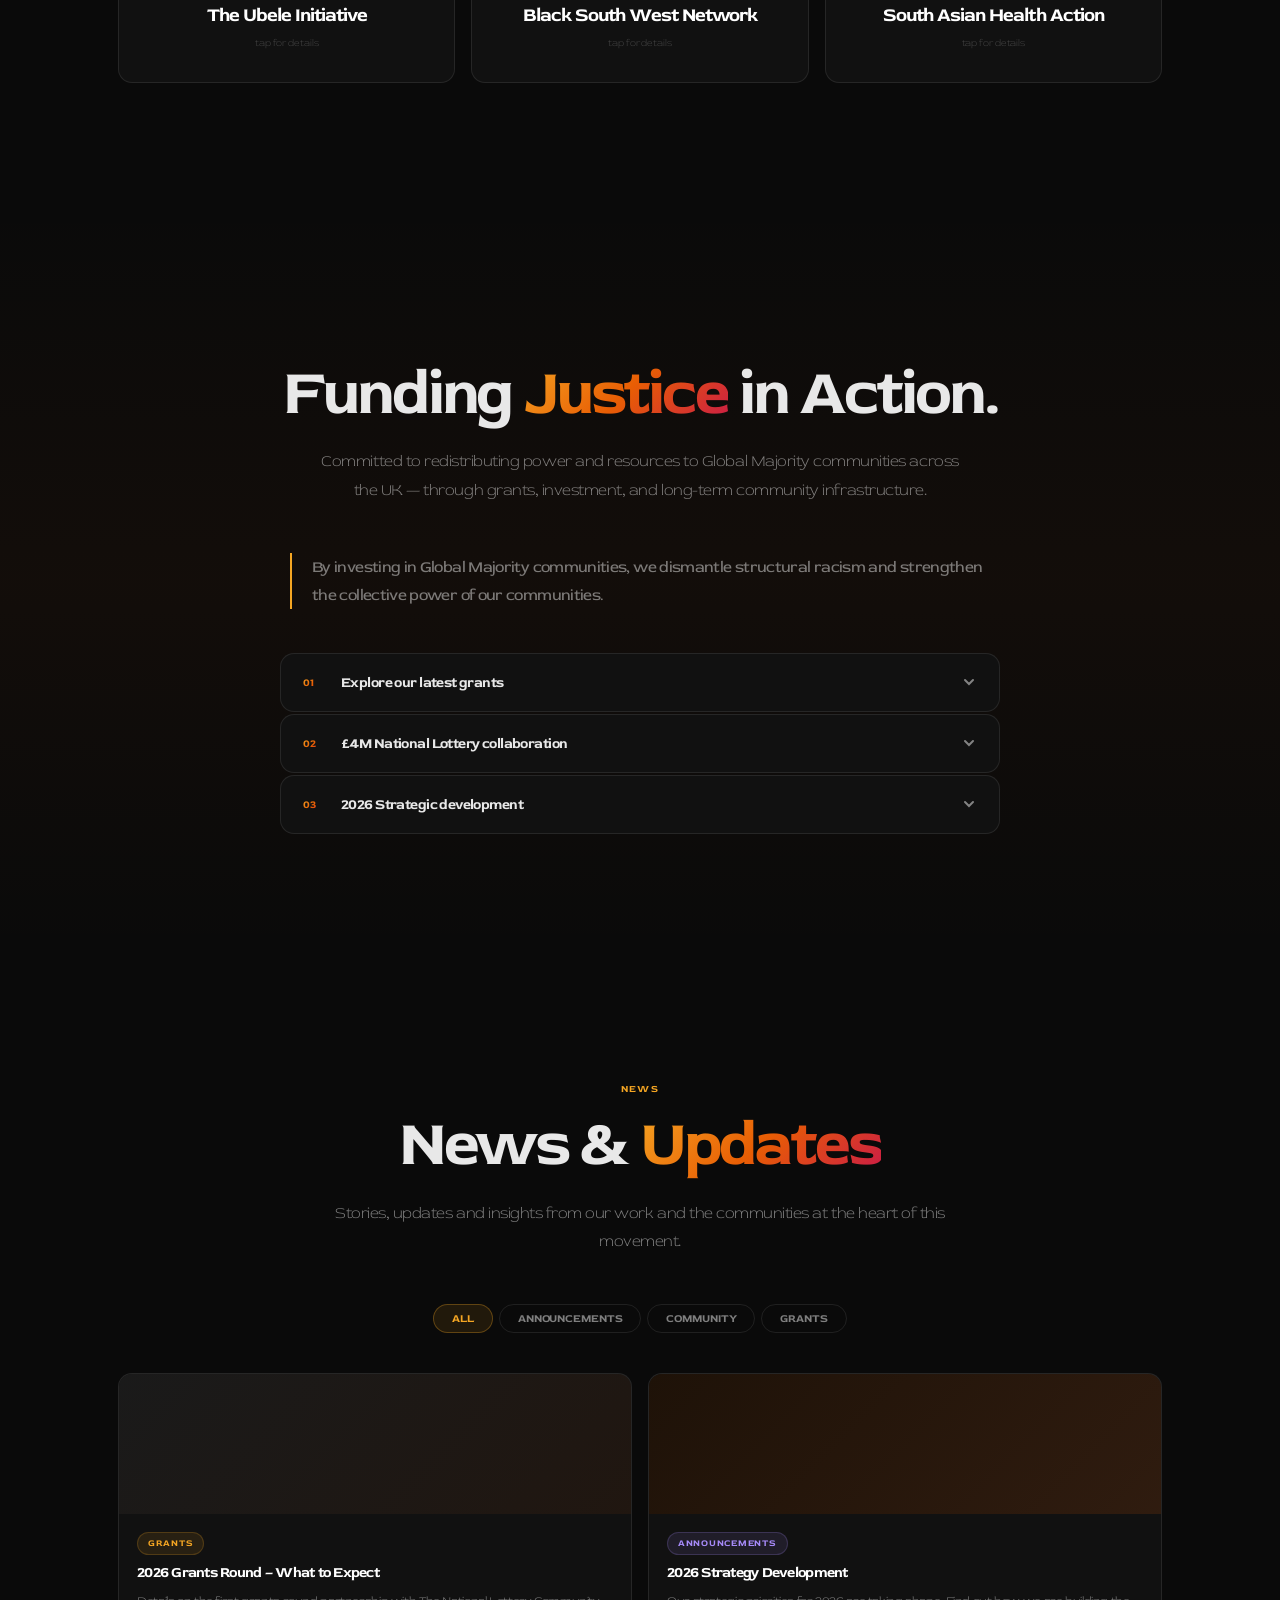
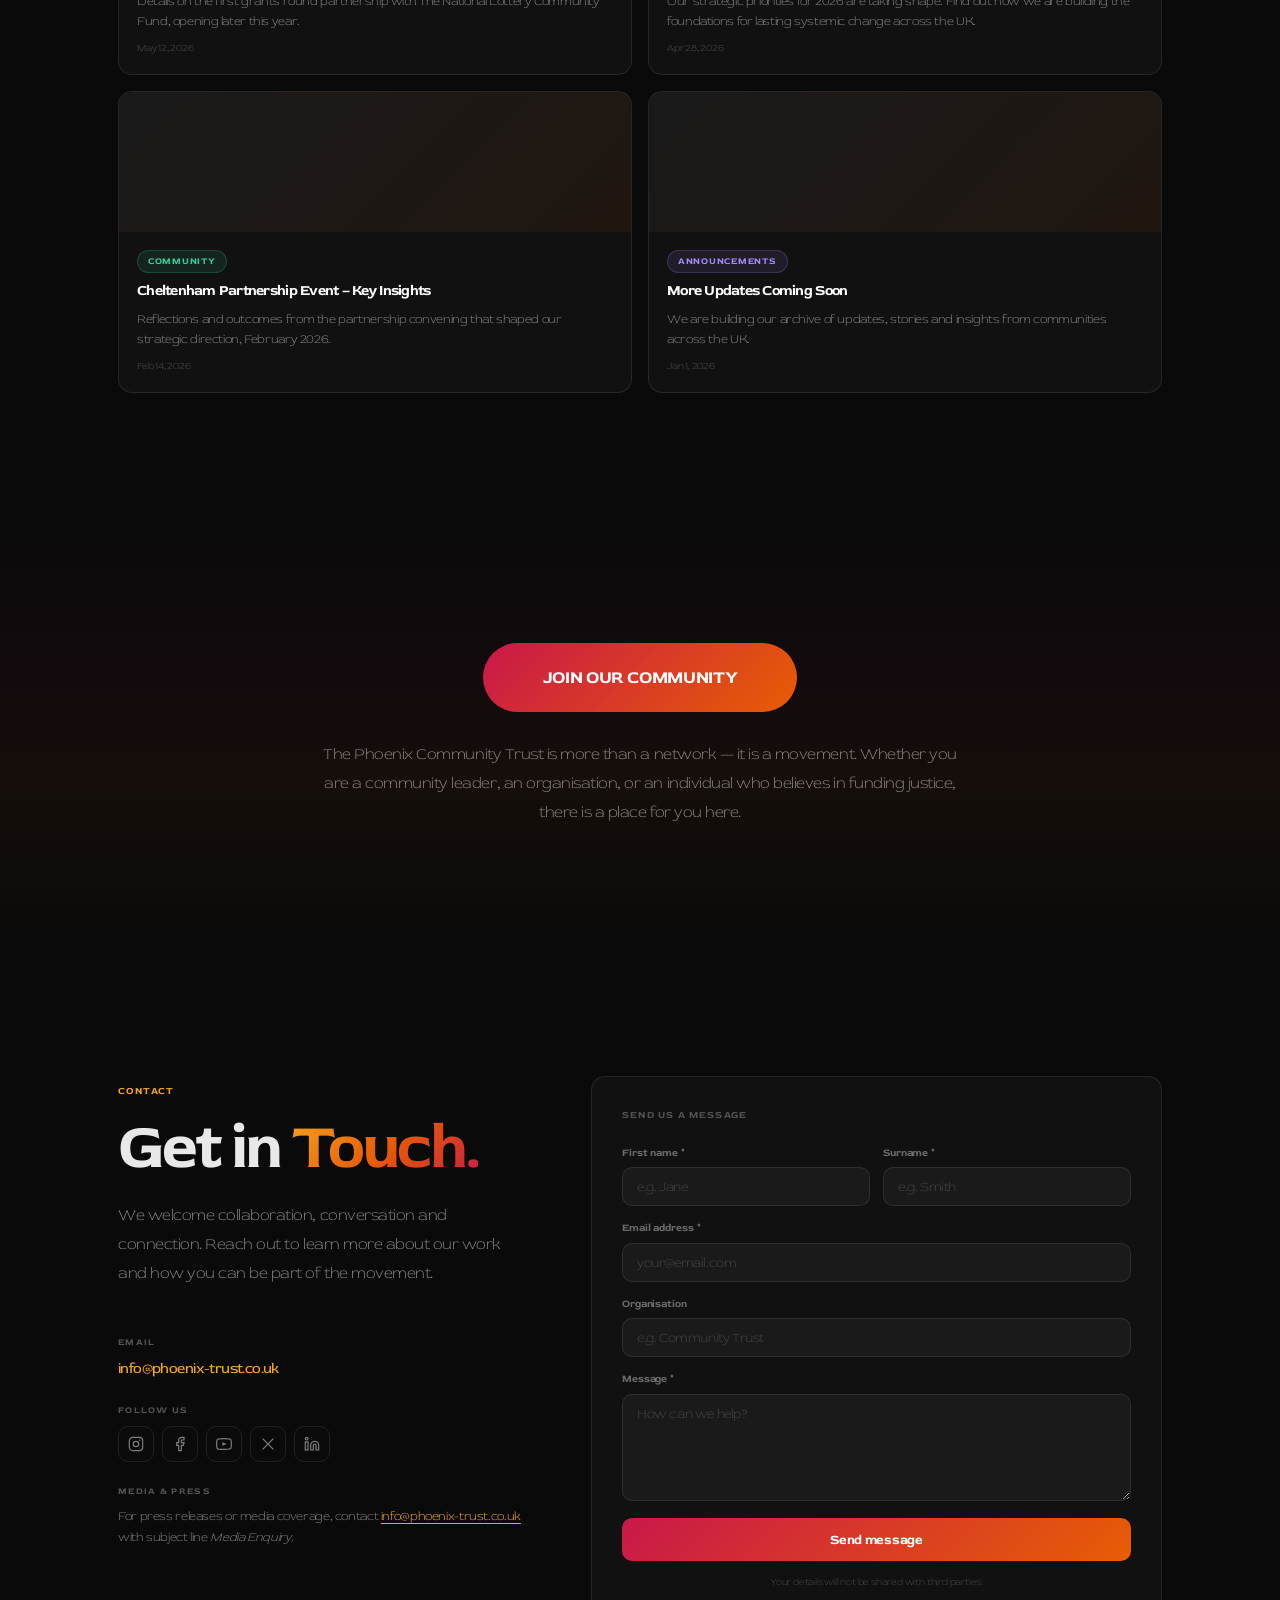
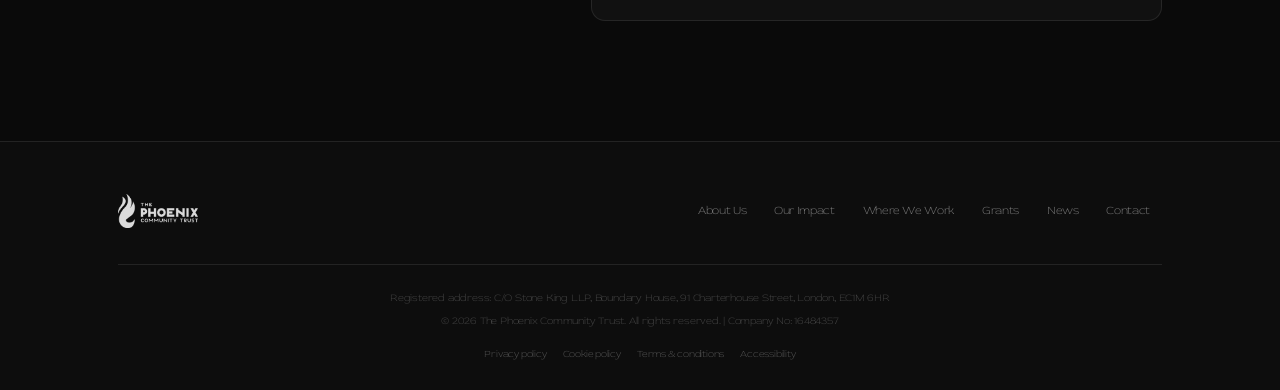
==== commit 0e971c1f: "Replace inline SVG flame with real Phoenix logo PNG (transparent bg) Removed white background from t" ====
--- a/index.html
+++ b/index.html
@@ -164,32 +164,7 @@
       <div class="hero-content">
         <!-- Inline SVG flame (colour-accurate, transparent bg) -->
         <div class="hero-flame reveal-up" aria-hidden="true">
-          <svg viewBox="0 0 260 340" xmlns="http://www.w3.org/2000/svg" class="flame-svg">
-            <defs>
-              <linearGradient id="fg1" x1="0%" y1="100%" x2="100%" y2="0%">
-                <stop offset="0%"   stop-color="#F5A623"/>
-                <stop offset="50%"  stop-color="#E85D04"/>
-                <stop offset="100%" stop-color="#C9184A"/>
-              </linearGradient>
-              <linearGradient id="fg2" x1="0%" y1="100%" x2="80%" y2="0%">
-                <stop offset="0%"   stop-color="#FFBA08"/>
-                <stop offset="60%"  stop-color="#DC2F02"/>
-                <stop offset="100%" stop-color="#9D0208"/>
-              </linearGradient>
-              <linearGradient id="fg3" x1="20%" y1="100%" x2="100%" y2="0%">
-                <stop offset="0%"   stop-color="#F48C06"/>
-                <stop offset="100%" stop-color="#7B2D8B"/>
-              </linearGradient>
-            </defs>
-            <path d="M130 10C150 60 200 80 210 130C225 190 200 240 170 265C190 230 185 195 165 175C175 210 160 245 130 265C100 245 85 210 95 175C75 195 70 230 90 265C60 240 35 190 50 130C60 80 110 60 130 10Z" fill="url(#fg1)"/>
-            <path d="M130 60C145 95 175 110 180 145C188 185 172 220 155 240C168 215 163 188 148 172C155 200 145 228 130 242C115 228 105 200 112 172C97 188 92 215 105 240C88 220 72 185 80 145C85 110 115 95 130 60Z" fill="url(#fg2)"/>
-            <path d="M110 90C105 130 100 170 108 200C100 175 98 145 110 90Z" fill="rgba(0,0,0,0.22)"/>
-            <path d="M148 95C153 135 155 175 148 205C156 180 158 148 148 95Z" fill="rgba(0,0,0,0.18)"/>
-            <path d="M130 10C135 35 145 55 150 75C140 55 130 30 130 10Z" fill="url(#fg3)"/>
-            <path d="M90 265C80 280 85 305 100 315C88 300 85 280 95 265Z" fill="url(#fg2)"/>
-            <path d="M170 265C180 280 175 305 160 315C172 300 175 280 165 265Z" fill="url(#fg1)"/>
-            <path d="M95 305C105 330 125 338 130 340C135 338 155 330 165 305C150 320 130 325 130 325C130 325 110 320 95 305Z" fill="url(#fg1)"/>
-          </svg>
+          <img src="assets/images/logo-flame.png" alt="" class="flame-svg" />
         </div>
 
         <div class="hero-wordmark reveal-up" style="--delay:0.15s" aria-label="The Phoenix Community Trust">
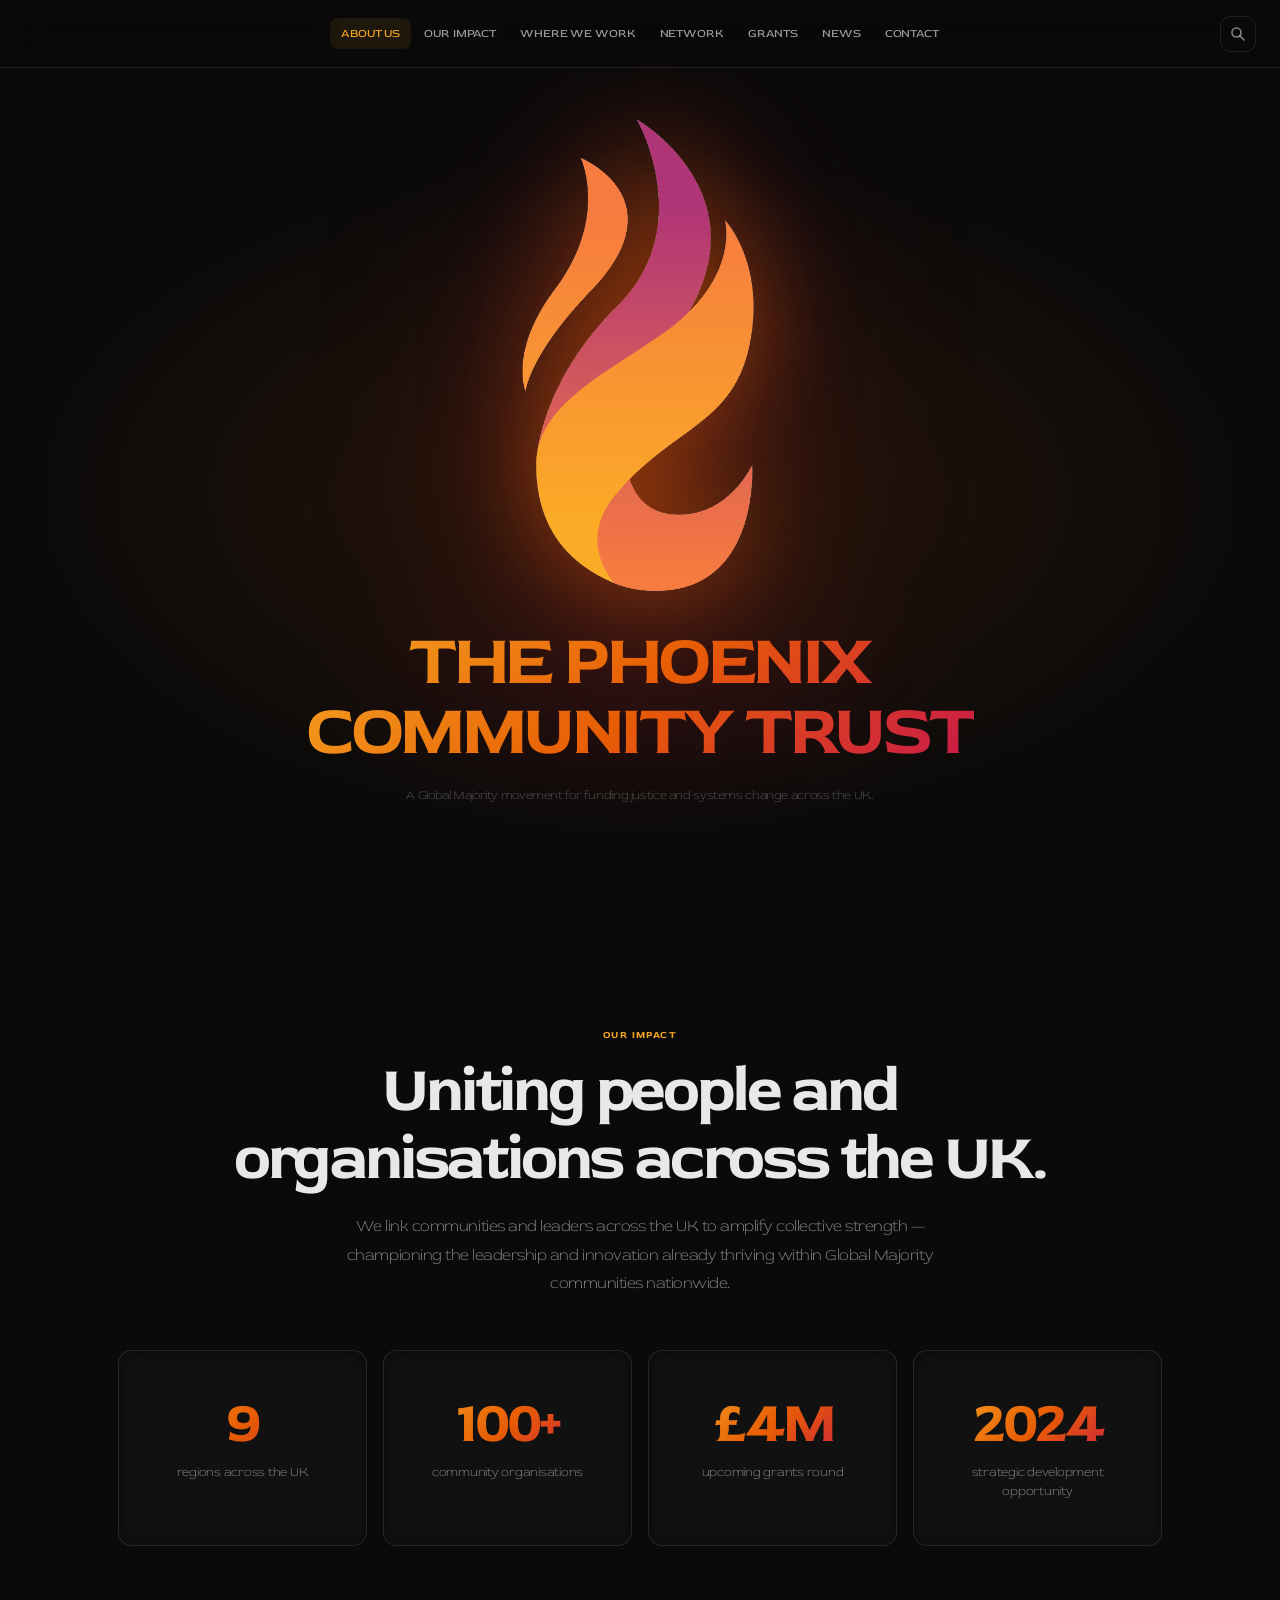
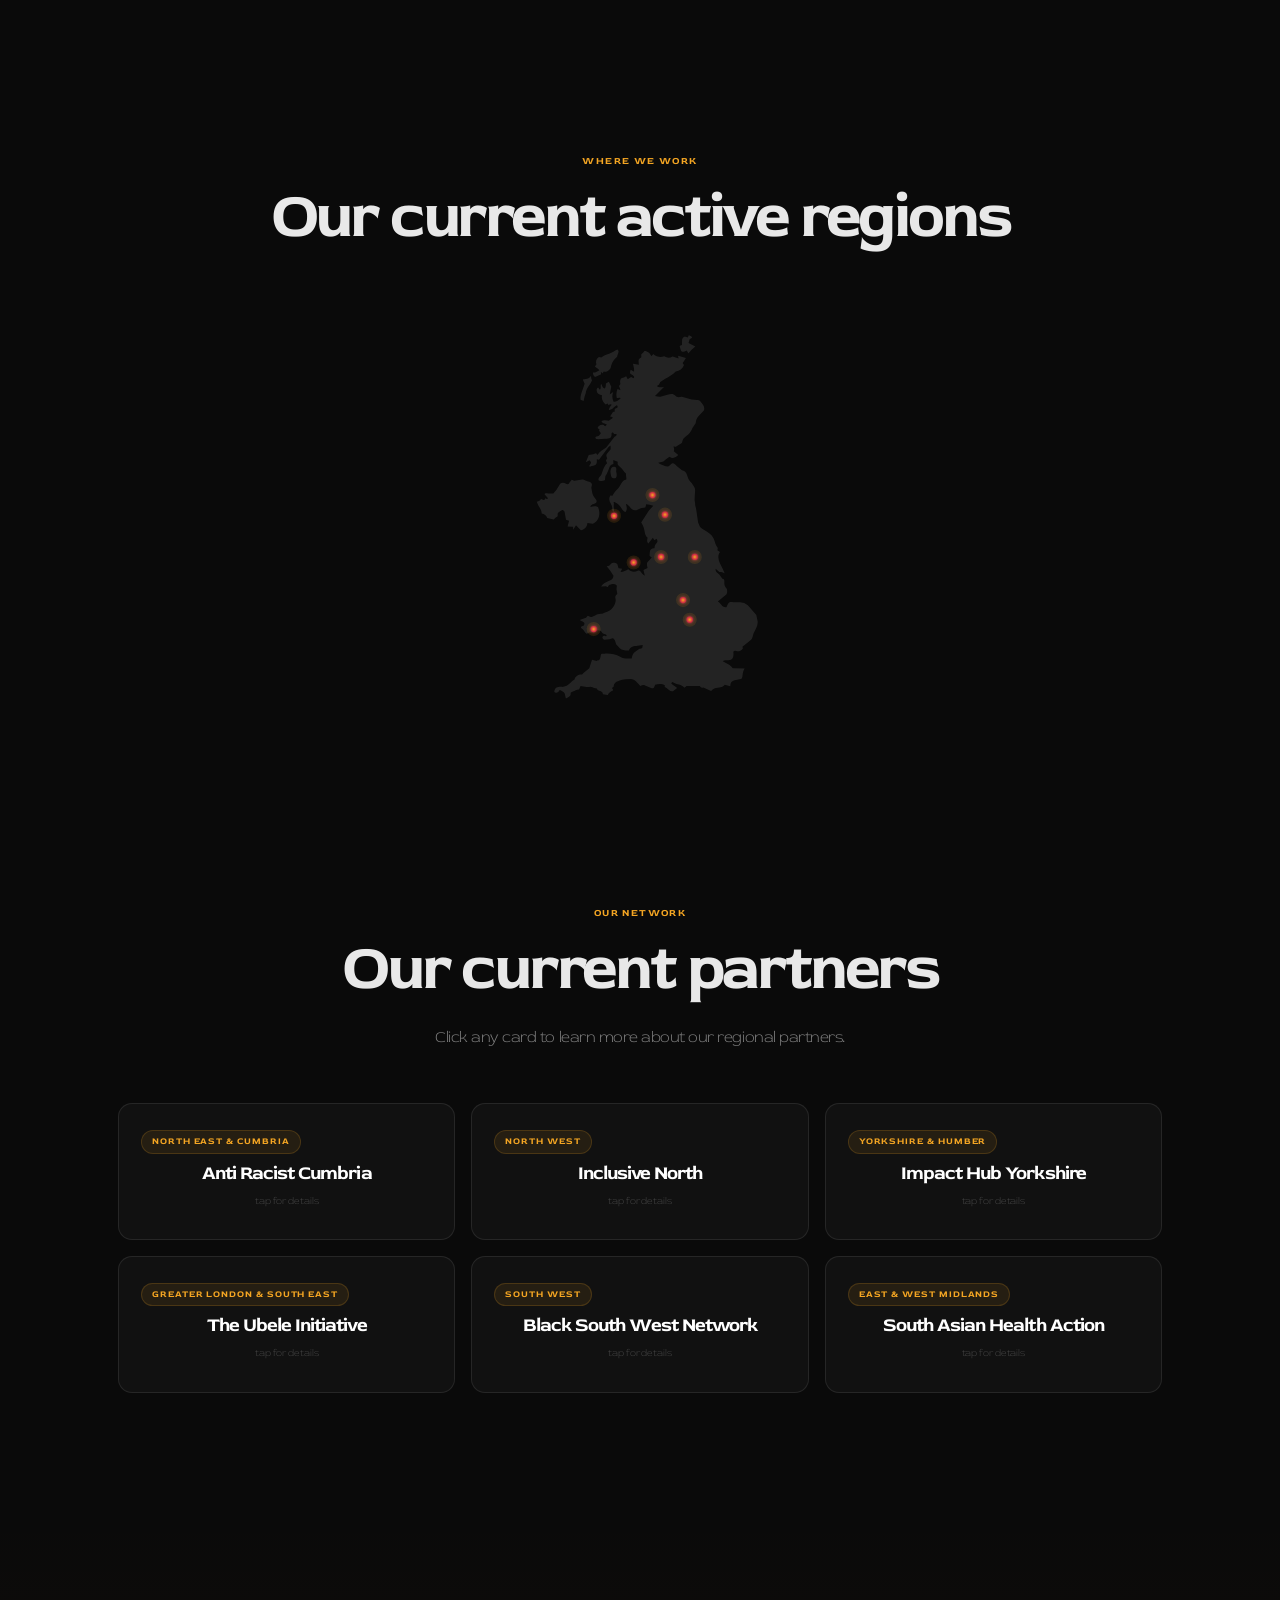
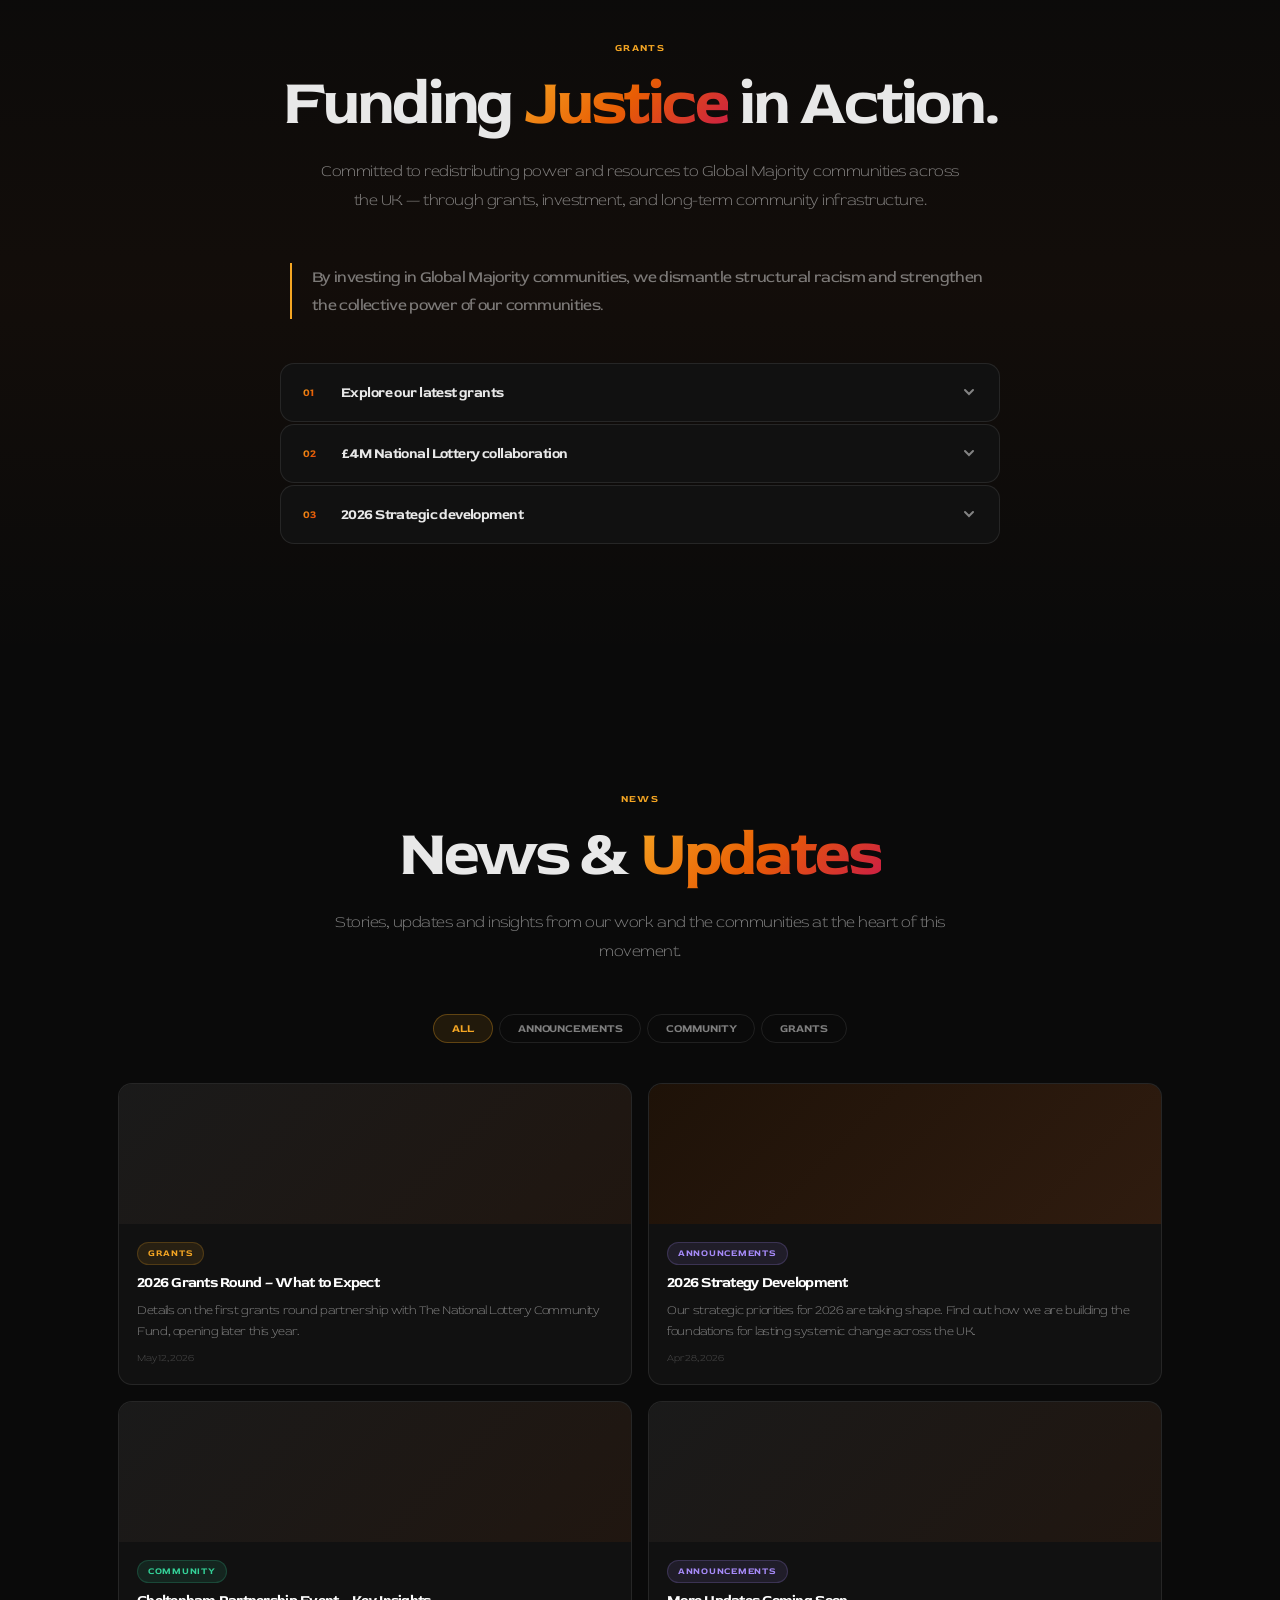
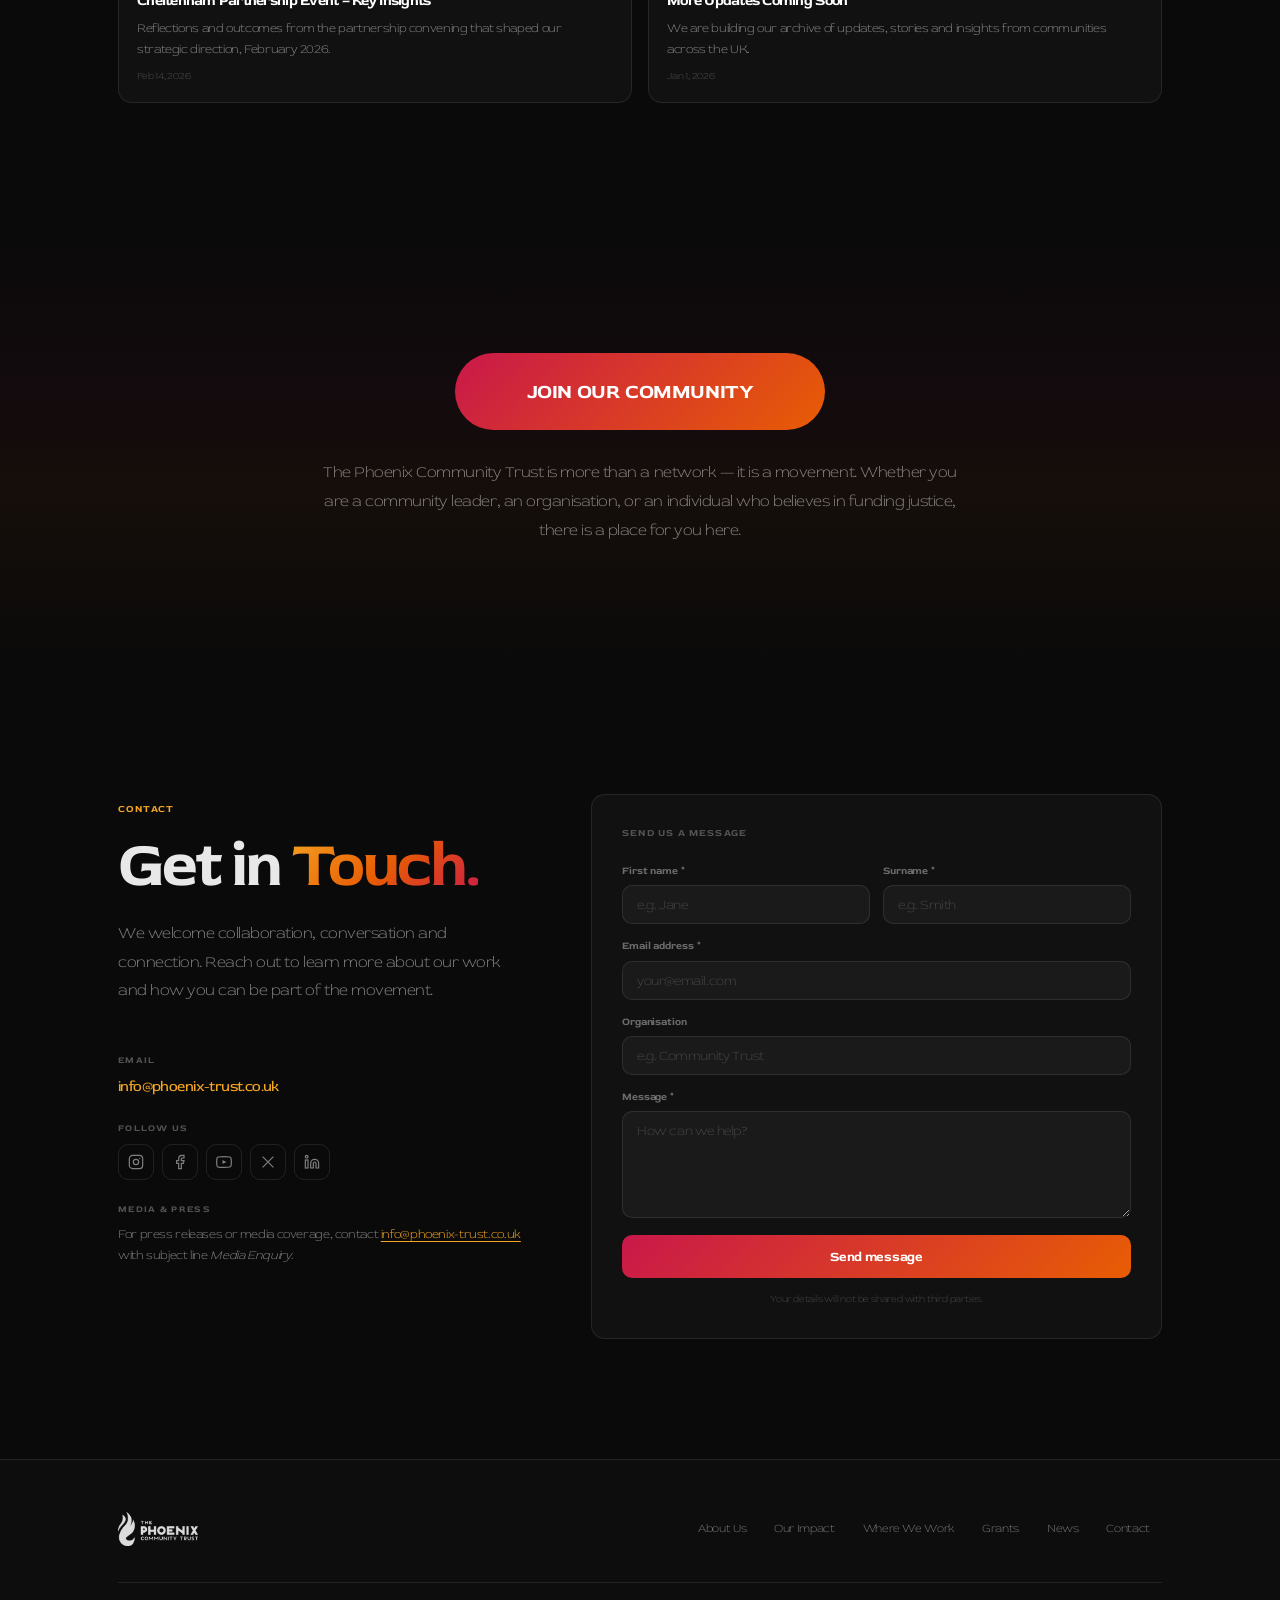
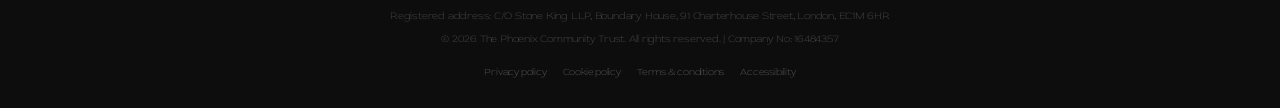
==== commit 53874e35: "Tab section nav, header cleanup, smooth animations, grid fix, smaller map Keyboard & Tab navigation:" ====
--- a/index.html
+++ b/index.html
@@ -14,12 +14,18 @@
   <!-- ===================== SKIP LINK ===================== -->
   <a class="skip-link" href="#main-content">Skip to main content</a>
 
+  <!-- ===================== SECTION JUMP NAV (keyboard) ===================== -->
+  <nav class="section-jumps" aria-label="Jump to section">
+    <a class="sj-link" href="#impact">Our Impact</a>
+    <a class="sj-link" href="#where-we-work">Where We Work</a>
+    <a class="sj-link" href="#network">Network</a>
+    <a class="sj-link" href="#grants">Grants</a>
+    <a class="sj-link" href="#news">News</a>
+    <a class="sj-link" href="#contact">Contact</a>
+  </nav>
+
   <!-- ===================== HEADER ===================== -->
   <header class="site-header" id="site-header">
-
-    <a href="#about" class="header-logo-link" aria-label="The Phoenix Community Trust — go to top">
-      <span class="header-logo-text">The Phoenix Trust</span>
-    </a>
 
     <nav class="header-nav" id="main-nav" aria-label="Primary navigation">
       <a href="#about"         class="nav-link" data-section="about">About Us</a>
@@ -41,40 +47,6 @@
           <path d="M10 10L14 14" stroke="currentColor" stroke-width="1.6" stroke-linecap="round"/>
         </svg>
       </button>
-
-      <!-- Social icons (desktop) -->
-      <div class="header-socials" aria-label="Follow us on social media">
-        <a href="#" class="h-social" aria-label="Instagram" rel="noopener">
-          <svg width="14" height="14" viewBox="0 0 24 24" fill="none" stroke="currentColor" stroke-width="1.8" aria-hidden="true">
-            <rect x="2" y="2" width="20" height="20" rx="5"/>
-            <circle cx="12" cy="12" r="4"/>
-            <circle cx="17.5" cy="6.5" r="1" fill="currentColor" stroke="none"/>
-          </svg>
-        </a>
-        <a href="#" class="h-social" aria-label="Facebook" rel="noopener">
-          <svg width="14" height="14" viewBox="0 0 24 24" fill="none" stroke="currentColor" stroke-width="1.8" aria-hidden="true">
-            <path d="M18 2h-3a5 5 0 0 0-5 5v3H7v4h3v8h4v-8h3l1-4h-4V7a1 1 0 0 1 1-1h3z"/>
-          </svg>
-        </a>
-        <a href="#" class="h-social" aria-label="YouTube" rel="noopener">
-          <svg width="14" height="14" viewBox="0 0 24 24" fill="none" stroke="currentColor" stroke-width="1.8" aria-hidden="true">
-            <path d="M22.54 6.42a2.78 2.78 0 0 0-1.95-1.96C18.88 4 12 4 12 4s-6.88 0-8.59.46A2.78 2.78 0 0 0 1.46 6.42 29 29 0 0 0 1 12a29 29 0 0 0 .46 5.58A2.78 2.78 0 0 0 3.41 19.6C5.12 20 12 20 12 20s6.88 0 8.59-.46a2.78 2.78 0 0 0 1.95-1.95A29 29 0 0 0 23 12a29 29 0 0 0-.46-5.58z"/>
-            <polygon points="9.75 15.02 15.5 12 9.75 8.98 9.75 15.02" fill="currentColor" stroke="none"/>
-          </svg>
-        </a>
-        <a href="#" class="h-social" aria-label="X (Twitter)" rel="noopener">
-          <svg width="14" height="14" viewBox="0 0 24 24" fill="none" stroke="currentColor" stroke-width="1.8" aria-hidden="true">
-            <path d="M4 4l16 16M20 4L4 20"/>
-          </svg>
-        </a>
-        <a href="#" class="h-social" aria-label="LinkedIn" rel="noopener">
-          <svg width="14" height="14" viewBox="0 0 24 24" fill="none" stroke="currentColor" stroke-width="1.8" aria-hidden="true">
-            <path d="M16 8a6 6 0 0 1 6 6v7h-4v-7a2 2 0 0 0-4 0v7h-4v-7a6 6 0 0 1 6-6z"/>
-            <rect x="2" y="9" width="4" height="12"/>
-            <circle cx="4" cy="4" r="2"/>
-          </svg>
-        </a>
-      </div>
 
       <!-- Hamburger (mobile) -->
       <button class="hamburger" id="hamburger"
@@ -157,7 +129,7 @@
   <main id="main-content" tabindex="-1">
 
     <!-- ---- HERO / ABOUT ---- -->
-    <section class="hero" id="about" aria-labelledby="hero-heading">
+    <section class="hero" id="about" aria-labelledby="hero-heading" tabindex="-1">
       <div class="hero-glow" aria-hidden="true"></div>
       <h1 class="sr-only" id="hero-heading">The Phoenix Community Trust</h1>
 
@@ -185,7 +157,7 @@
     </section>
 
     <!-- ---- OUR IMPACT ---- -->
-    <section class="section" id="impact" aria-labelledby="impact-h">
+    <section class="section" id="impact" aria-labelledby="impact-h" tabindex="-1">
       <div class="container center">
         <span class="eyebrow reveal-up">Our Impact</span>
         <h2 class="section-h reveal-up" id="impact-h" style="--delay:0.08s">
@@ -217,7 +189,7 @@
     </section>
 
     <!-- ---- WHERE WE WORK — UK MAP ---- -->
-    <section class="section" id="where-we-work" aria-labelledby="wwh-h">
+    <section class="section" id="where-we-work" aria-labelledby="wwh-h" tabindex="-1">
       <div class="container center">
         <span class="eyebrow reveal-up">Where We Work</span>
         <h2 class="section-h reveal-up" id="wwh-h" style="--delay:0.08s">Our current active regions</h2>
@@ -332,7 +304,7 @@
     </section>
 
     <!-- ---- NETWORK ---- -->
-    <section class="section" id="network" aria-labelledby="net-h">
+    <section class="section" id="network" aria-labelledby="net-h" tabindex="-1">
       <div class="container center">
         <span class="eyebrow reveal-up">Our Network</span>
         <h2 class="section-h reveal-up" id="net-h" style="--delay:0.08s">Our current partners</h2>
@@ -449,7 +421,7 @@
     </section>
 
     <!-- ---- GRANTS ---- -->
-    <section class="section grants-section" id="grants" aria-labelledby="grants-h">
+    <section class="section grants-section" id="grants" aria-labelledby="grants-h" tabindex="-1">
       <div class="container center">
         <span class="eyebrow reveal-up">Grants</span>
         <h2 class="section-h reveal-up" id="grants-h" style="--delay:0.08s">
@@ -473,7 +445,7 @@
                 <path d="M4 6l4 4 4-4" stroke="currentColor" stroke-width="2" stroke-linecap="round"/>
               </svg>
             </button>
-            <div class="gstep-body" id="gs1-body" role="region" aria-label="Explore our latest grants" hidden>
+            <div class="gstep-body" id="gs1-body" role="region" aria-label="Explore our latest grants">
               <p>Be part of a national movement strengthening leadership and collaboration across the UK. Register your interest to receive updates on upcoming grants, events, and opportunities to engage with The Phoenix Community Trust.</p>
               <a href="#contact" class="gstep-cta">Register your interest &rarr;</a>
             </div>
@@ -487,7 +459,7 @@
                 <path d="M4 6l4 4 4-4" stroke="currentColor" stroke-width="2" stroke-linecap="round"/>
               </svg>
             </button>
-            <div class="gstep-body" id="gs2-body" role="region" aria-label="National Lottery collaboration" hidden>
+            <div class="gstep-body" id="gs2-body" role="region" aria-label="National Lottery collaboration">
               <p>An upcoming £4M grants round in collaboration with The National Lottery Community Fund — a significant investment in Global Majority communities across all 9 active UK regions.</p>
             </div>
           </div>
@@ -500,7 +472,7 @@
                 <path d="M4 6l4 4 4-4" stroke="currentColor" stroke-width="2" stroke-linecap="round"/>
               </svg>
             </button>
-            <div class="gstep-body" id="gs3-body" role="region" aria-label="2026 Strategic development" hidden>
+            <div class="gstep-body" id="gs3-body" role="region" aria-label="2026 Strategic development">
               <p>In 2026, communities will have the opportunity to shape Phoenix's strategic direction — your chance to influence how resources are distributed and how the movement grows.</p>
             </div>
           </div>
@@ -510,7 +482,7 @@
     </section>
 
     <!-- ---- NEWS ---- -->
-    <section class="section" id="news" aria-labelledby="news-h">
+    <section class="section" id="news" aria-labelledby="news-h" tabindex="-1">
       <div class="container center">
         <span class="eyebrow reveal-up">News</span>
         <h2 class="section-h reveal-up" id="news-h" style="--delay:0.08s">
@@ -586,7 +558,7 @@
     </section>
 
     <!-- ---- CONTACT ---- -->
-    <section class="section contact-section" id="contact" aria-labelledby="contact-h">
+    <section class="section contact-section" id="contact" aria-labelledby="contact-h" tabindex="-1">
       <div class="container">
         <div class="contact-wrap">
 
--- a/styles.css
+++ b/styles.css
@@ -64,6 +64,29 @@
 }
 .skip-link:focus { top: 0; }
 
+/* Section jump nav — visible only on keyboard focus */
+.section-jumps {
+  position: fixed; top: -100%; left: 0; right: 0;
+  z-index: 9998;
+  background: rgba(10,10,10,0.97);
+  border-bottom: 1px solid var(--border);
+  backdrop-filter: blur(20px);
+  display: flex; align-items: center; justify-content: center;
+  gap: 4px; padding: 10px 16px;
+  transition: top 0.22s ease;
+}
+.section-jumps:focus-within { top: var(--h); }
+.sj-link {
+  padding: 6px 14px; border-radius: 8px;
+  font-size: 0.7rem; font-weight: 700;
+  letter-spacing: -0.01em; text-transform: uppercase;
+  color: rgba(255,255,255,0.55);
+  transition: color 0.15s, background 0.15s;
+  white-space: nowrap;
+}
+.sj-link:hover,
+.sj-link:focus { color: var(--orange); background: rgba(245,166,35,0.1); outline: none; }
+
 /* Focus ring — all interactive elements */
 :focus-visible {
   outline: 2px solid var(--orange);
@@ -111,7 +134,7 @@
   position: fixed; top: 0; left: 0; right: 0;
   z-index: 1000;
   height: var(--h);
-  display: flex; align-items: center; justify-content: space-between;
+  display: flex; align-items: center; justify-content: flex-end;
   padding: 0 24px;
   background: rgba(10,10,10,0.65);
   backdrop-filter: blur(20px) saturate(160%);
@@ -119,15 +142,6 @@
   transition: background 0.4s ease;
 }
 .site-header.scrolled { background: rgba(10,10,10,0.96); }
-
-/* Header logo */
-.header-logo-link { display: flex; align-items: center; flex-shrink: 0; }
-.header-logo-text {
-  font-size: 0.9rem; font-weight: 700;
-  letter-spacing: -0.05em;
-  color: var(--orange);
-  white-space: nowrap;
-}
 
 /* Center nav */
 .header-nav {
@@ -230,20 +244,6 @@
 .sdr-text { font-size: 0.82rem; font-weight: 300; color: rgba(255,255,255,0.75); }
 .sdr-empty { padding: 14px 16px; font-size: 0.8rem; color: var(--muted); }
 
-/* Header social icons */
-.header-socials { display: flex; align-items: center; gap: 6px; }
-.h-social {
-  width: 30px; height: 30px; border-radius: 8px;
-  border: 1px solid var(--border);
-  color: rgba(255,255,255,0.4);
-  display: flex; align-items: center; justify-content: center;
-  transition: color 0.2s, background 0.2s, border-color 0.2s;
-}
-.h-social:hover {
-  color: var(--orange);
-  background: rgba(245,166,35,0.09);
-  border-color: rgba(245,166,35,0.25);
-}
 
 /* Hamburger */
 .hamburger {
@@ -445,10 +445,10 @@
   justify-content: center; gap: 48px;
   margin-top: 52px; flex-wrap: wrap;
 }
-#where-we-work { padding-bottom: 64px; }
+#where-we-work { padding: 80px 0 52px; }
 .map-container {
   position: relative; flex-shrink: 0;
-  width: clamp(280px, 44vw, 500px);
+  width: clamp(200px, 30vw, 320px);
 }
 .uk-map-bg {
   width: 100%; display: block;
@@ -549,23 +549,22 @@
    ============================================================ */
 .partners-grid {
   display: grid; grid-template-columns: repeat(3, 1fr);
-  gap: 16px; margin-top: 52px;
+  gap: 16px; margin-top: 52px; align-items: start;
 }
 .pcard {
   background: var(--card); border: 1px solid var(--border);
   border-radius: var(--r); padding: 26px 22px 22px;
   cursor: pointer;
-  transform: rotate(var(--rot, 0deg));
   animation: cardFloat var(--fd, 7s) ease-in-out infinite var(--fdt, 0s);
   transition: transform 0.5s var(--ease), border-color 0.3s, box-shadow 0.4s;
   display: flex; flex-direction: column; gap: 8px;
 }
 @keyframes cardFloat {
-  0%,100% { transform: translateY(0) rotate(var(--rot, 0deg)); }
-  50%     { transform: translateY(-7px) rotate(var(--rot, 0deg)); }
+  0%,100% { transform: translateY(0); }
+  50%     { transform: translateY(-6px); }
 }
 .pcard:hover, .pcard:focus-visible {
-  transform: rotate(0) translateY(-4px);
+  transform: translateY(-4px);
   border-color: rgba(245,166,35,0.35);
   box-shadow: 0 14px 44px rgba(232,93,4,0.12);
   animation-play-state: paused;
@@ -592,15 +591,15 @@
 /* Partner card — in-card accordion */
 .pcard.is-open {
   animation-play-state: paused;
-  transform: rotate(0deg) translateY(-2px) !important;
+  transform: translateY(-2px) !important;
   border-color: rgba(245,166,35,0.35);
   box-shadow: 0 14px 44px rgba(232,93,4,0.14);
 }
 .pcard-detail {
-  max-height: 0; overflow: hidden;
-  transition: max-height 0.45s var(--ease);
-}
-.pcard-detail[data-open="true"] { max-height: 240px; }
+  max-height: 0; overflow: hidden; opacity: 0;
+  transition: max-height 0.45s var(--ease), opacity 0.32s ease;
+}
+.pcard-detail[data-open="true"] { max-height: 240px; opacity: 1; }
 .pcard-detail-inner {
   padding-top: 14px; margin-top: 6px;
   border-top: 1px solid var(--border);
@@ -665,10 +664,10 @@
 .gstep.is-open .chevron { transform: rotate(180deg); color: var(--orange); }
 
 .gstep-body {
-  max-height: 0; overflow: hidden;
-  transition: max-height 0.45s var(--ease);
-}
-.gstep-body[data-open="true"] { max-height: 300px; }
+  max-height: 0; overflow: hidden; opacity: 0;
+  transition: max-height 0.45s var(--ease), opacity 0.32s ease;
+}
+.gstep-body[data-open="true"] { max-height: 300px; opacity: 1; }
 
 .gstep-body-inner { padding: 4px 22px 22px; }
 .gstep-body-inner p {
@@ -764,7 +763,7 @@
     rgba(232,93,4,0.05) 60%,
     transparent 100%);
 }
-.join-section .btn-join { font-size: 1.1rem; padding: 20px 60px; font-weight: 700; }
+.join-section .btn-join { font-size: 1.25rem; padding: 22px 72px; font-weight: 700; }
 .join-body { margin-top: 28px; margin-bottom: 0; }
 
 /* ============================================================
@@ -936,9 +935,8 @@
    RESPONSIVE — TABLET ≤ 900px
    ============================================================ */
 @media (max-width: 900px) {
-  .header-nav    { display: none; }
-  .header-socials{ display: none; }
-  .hamburger     { display: flex; }
+  .header-nav { display: none; }
+  .hamburger  { display: flex; }
 
   .stats-grid          { grid-template-columns: repeat(2, 1fr); gap: 12px; }
   .partners-grid       { grid-template-columns: repeat(2, 1fr); }
@@ -961,7 +959,7 @@
 
   .partners-grid { grid-template-columns: 1fr; }
   .map-wrap      { flex-direction: column; align-items: center; gap: 32px; }
-  .map-container { width: clamp(240px, 80vw, 380px); }
+  .map-container { width: clamp(200px, 72vw, 320px); }
 
   .contact-wrap  { grid-template-columns: 1fr; }
   .form-row      { grid-template-columns: 1fr; }
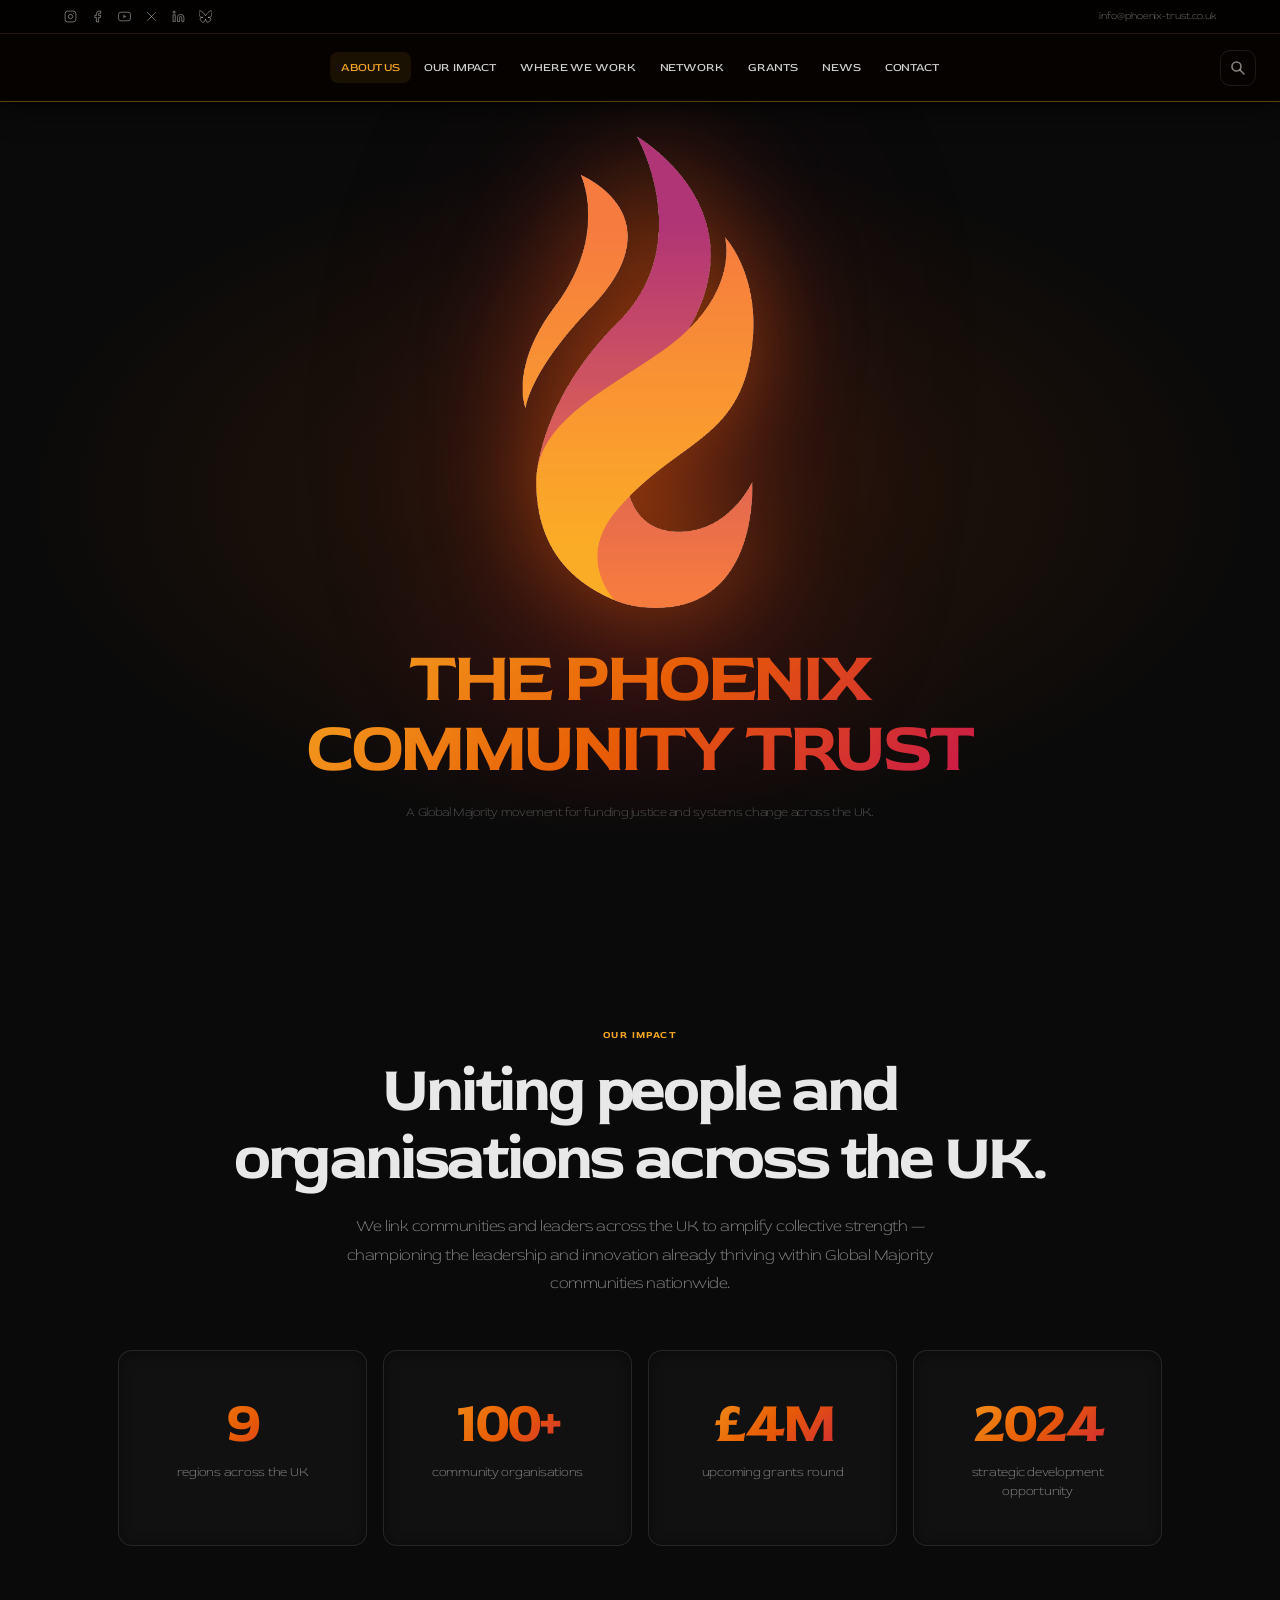
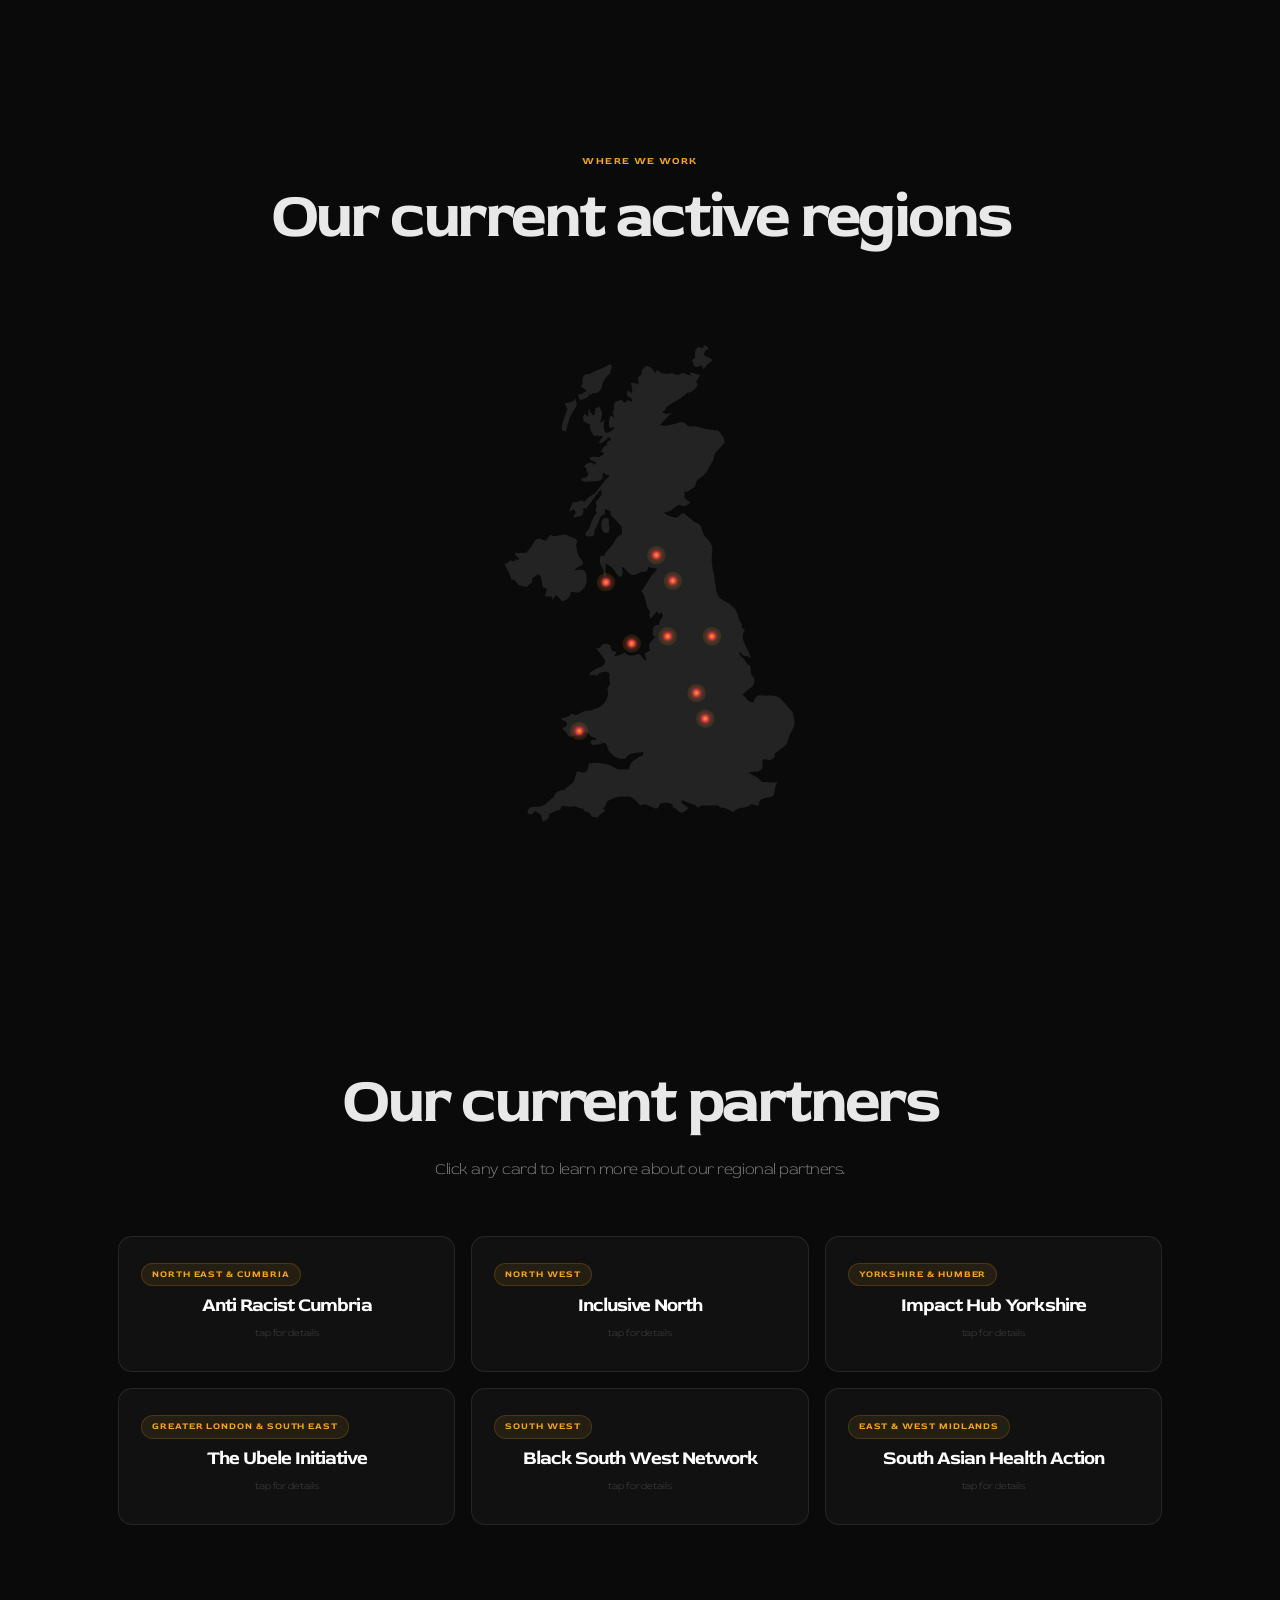
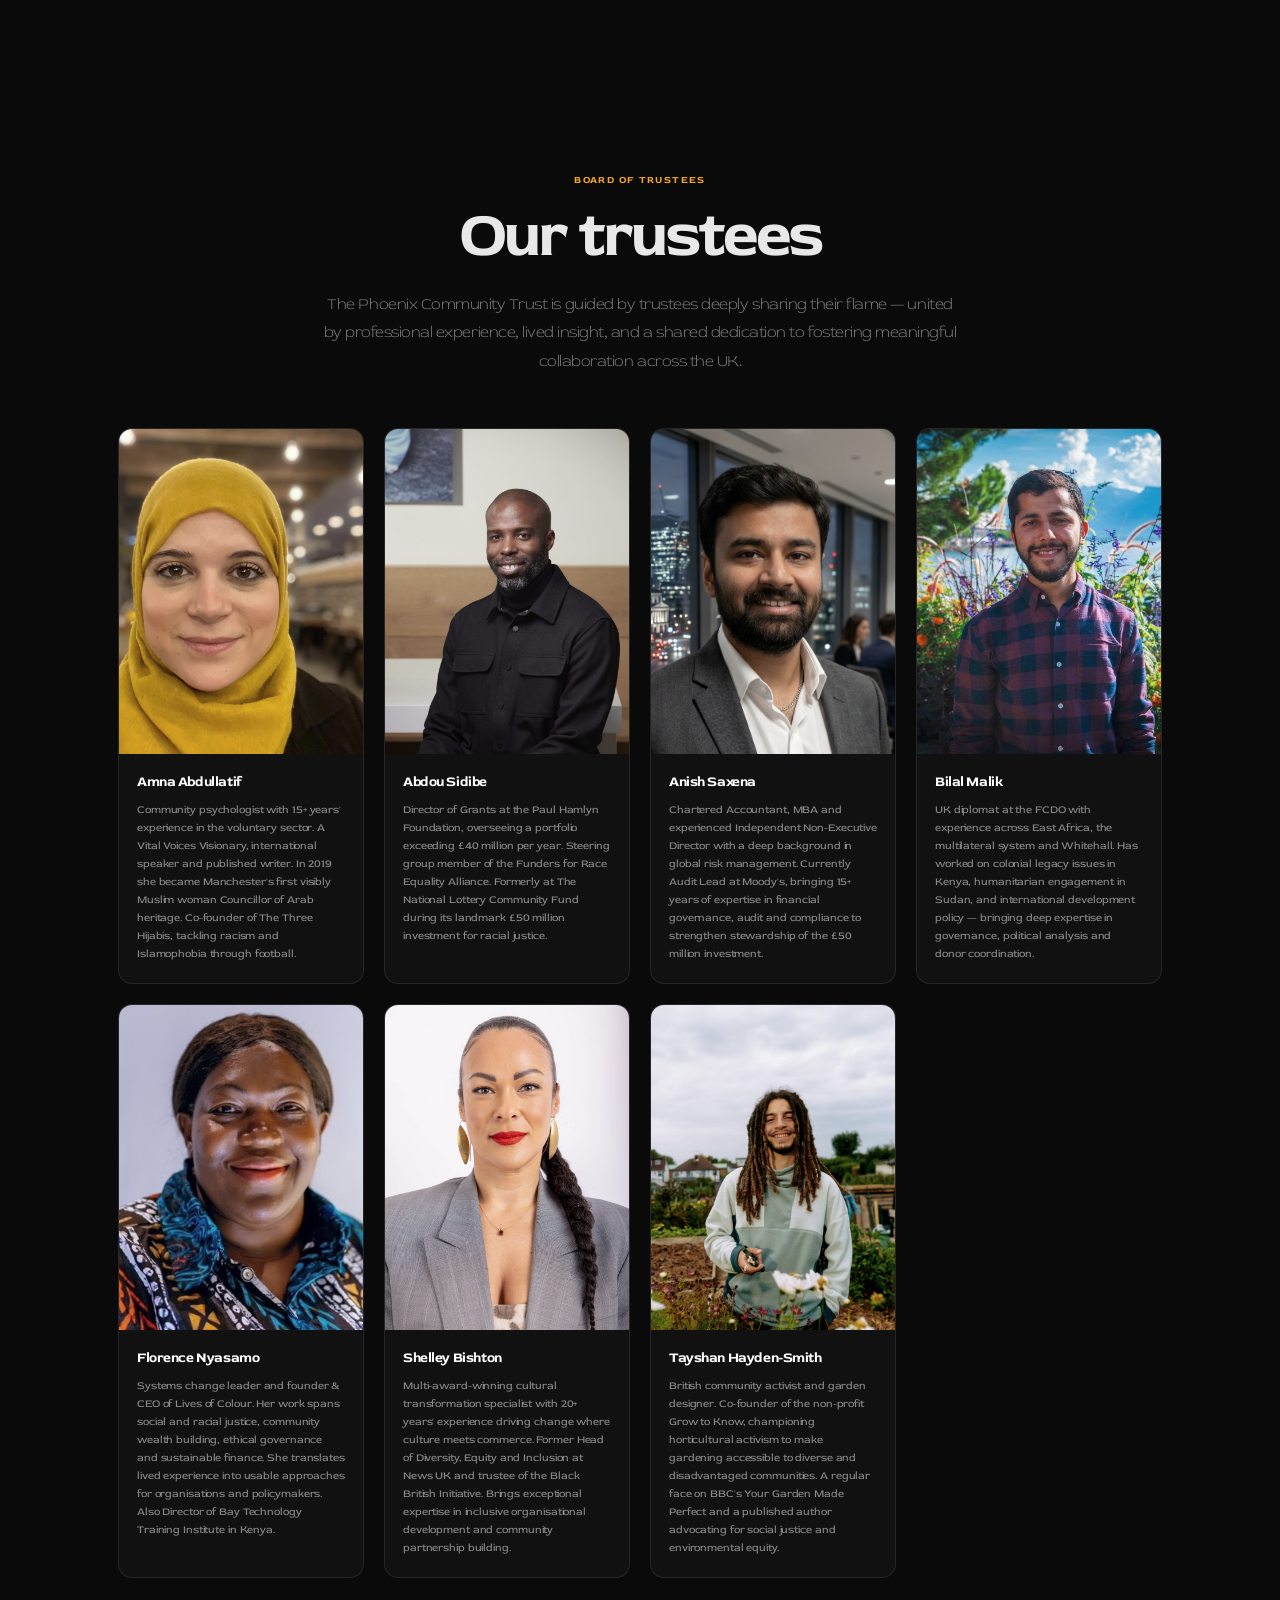
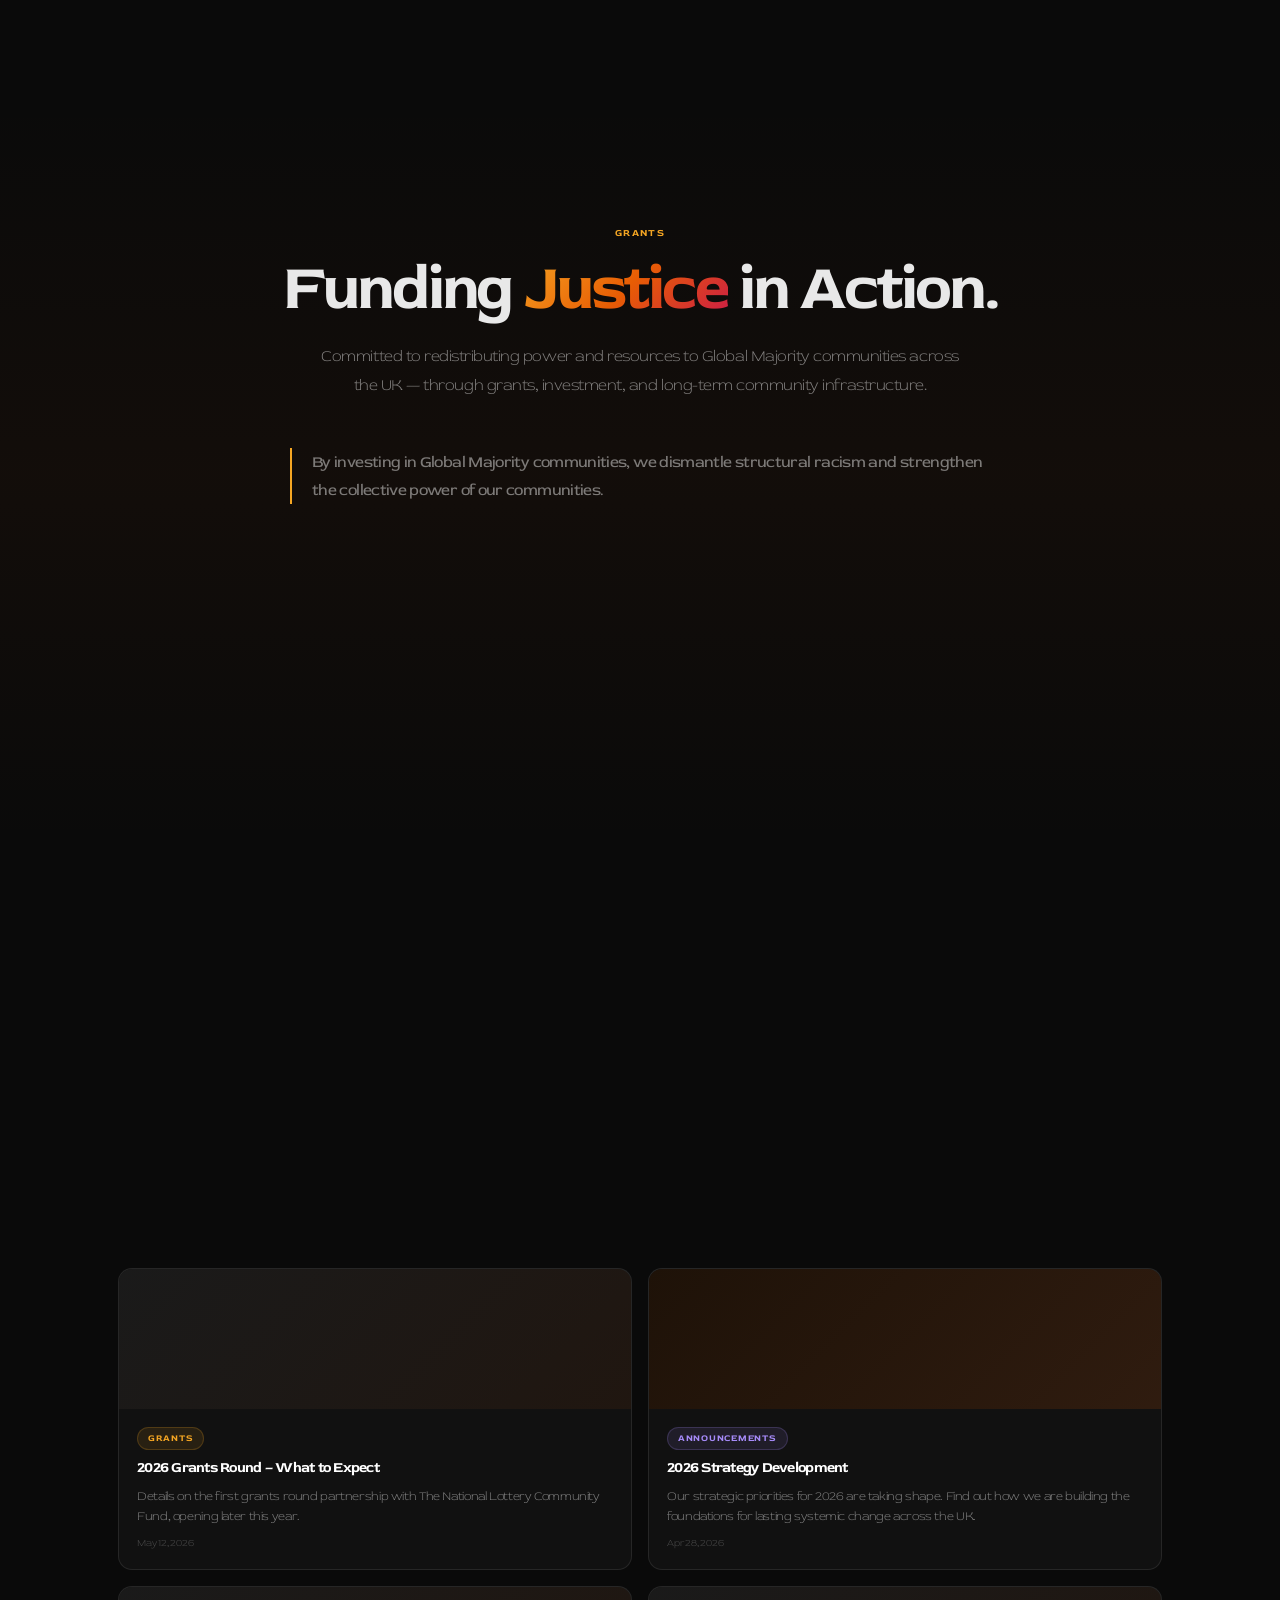
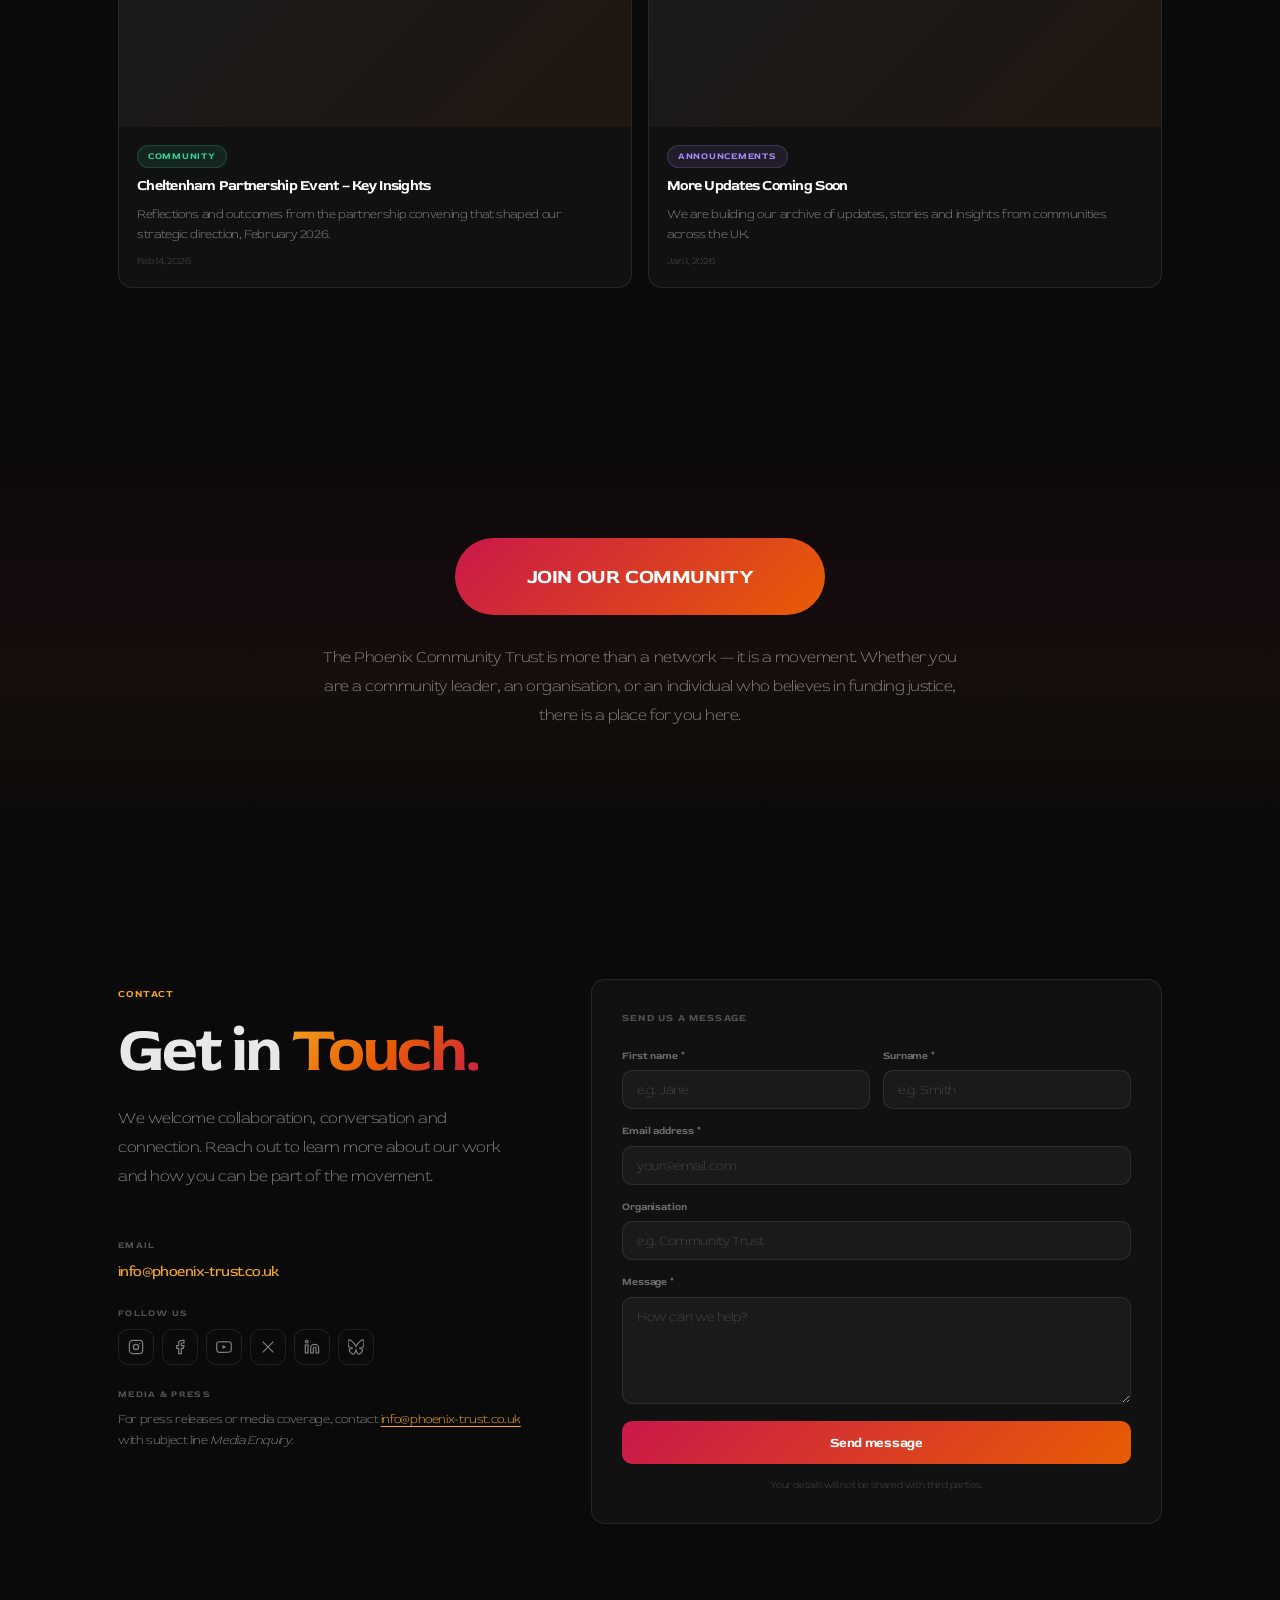
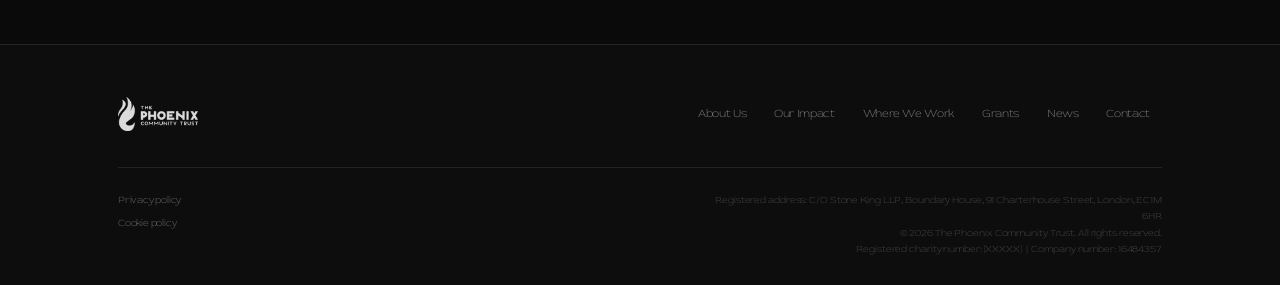
==== commit 5bc03582: "Add top bar, Board of Trustees, cookies.html, footer legal update - Fixed top bar (34px): social ico" ====
--- a/index.html
+++ b/index.html
@@ -11,6 +11,33 @@
 </head>
 <body>
 
+  <!-- ===================== TOP BAR ===================== -->
+  <div class="topbar" role="complementary" aria-label="Social links and contact">
+    <div class="topbar-inner">
+      <div class="topbar-socials" aria-label="Follow us">
+        <a href="#" class="tb-social" aria-label="Instagram" rel="noopener noreferrer" target="_blank">
+          <svg width="13" height="13" viewBox="0 0 24 24" fill="none" stroke="currentColor" stroke-width="1.8" aria-hidden="true"><rect x="2" y="2" width="20" height="20" rx="5"/><circle cx="12" cy="12" r="4"/><circle cx="17.5" cy="6.5" r="1" fill="currentColor" stroke="none"/></svg>
+        </a>
+        <a href="#" class="tb-social" aria-label="Facebook" rel="noopener noreferrer" target="_blank">
+          <svg width="13" height="13" viewBox="0 0 24 24" fill="none" stroke="currentColor" stroke-width="1.8" aria-hidden="true"><path d="M18 2h-3a5 5 0 0 0-5 5v3H7v4h3v8h4v-8h3l1-4h-4V7a1 1 0 0 1 1-1h3z"/></svg>
+        </a>
+        <a href="https://www.youtube.com/@ThePhoenixCommunityTrust" class="tb-social" aria-label="YouTube" rel="noopener noreferrer" target="_blank">
+          <svg width="13" height="13" viewBox="0 0 24 24" fill="none" stroke="currentColor" stroke-width="1.8" aria-hidden="true"><path d="M22.54 6.42a2.78 2.78 0 0 0-1.95-1.96C18.88 4 12 4 12 4s-6.88 0-8.59.46A2.78 2.78 0 0 0 1.46 6.42 29 29 0 0 0 1 12a29 29 0 0 0 .46 5.58A2.78 2.78 0 0 0 3.41 19.6C5.12 20 12 20 12 20s6.88 0 8.59-.46a2.78 2.78 0 0 0 1.95-1.95A29 29 0 0 0 23 12a29 29 0 0 0-.46-5.58z"/><polygon points="9.75 15.02 15.5 12 9.75 8.98 9.75 15.02" fill="currentColor" stroke="none"/></svg>
+        </a>
+        <a href="https://x.com/phoenix_trust_" class="tb-social" aria-label="X (Twitter)" rel="noopener noreferrer" target="_blank">
+          <svg width="13" height="13" viewBox="0 0 24 24" fill="none" stroke="currentColor" stroke-width="1.8" aria-hidden="true"><path d="M4 4l16 16M20 4L4 20"/></svg>
+        </a>
+        <a href="https://www.linkedin.com/company/phoenix-community-trust/" class="tb-social" aria-label="LinkedIn" rel="noopener noreferrer" target="_blank">
+          <svg width="13" height="13" viewBox="0 0 24 24" fill="none" stroke="currentColor" stroke-width="1.8" aria-hidden="true"><path d="M16 8a6 6 0 0 1 6 6v7h-4v-7a2 2 0 0 0-4 0v7h-4v-7a6 6 0 0 1 6-6z"/><rect x="2" y="9" width="4" height="12"/><circle cx="4" cy="4" r="2"/></svg>
+        </a>
+        <a href="https://bsky.app/profile/phoenix-trust.bsky.social" class="tb-social" aria-label="Bluesky" rel="noopener noreferrer" target="_blank">
+          <svg width="13" height="13" viewBox="0 0 24 24" fill="none" stroke="currentColor" stroke-width="1.8" aria-hidden="true"><path d="M12 10.8c-1.087-2.114-4.046-6.053-6.798-7.995C2.566.944 1.561 1.266.902 1.565.139 1.908 0 3.08 0 3.768c0 .69.378 5.65.624 6.479.815 2.736 3.713 3.66 6.383 3.364.136-.02.275-.039.415-.056-.138.022-.276.04-.415.056-3.912.58-7.387 2.005-2.83 7.078 5.013 5.19 6.87-1.113 7.823-4.308.953 3.195 2.05 9.271 7.733 4.308 4.267-4.308 1.172-6.498-2.74-7.078a8.741 8.741 0 0 1-.415-.056c.14.017.279.036.415.056 2.67.297 5.568-.628 6.383-3.364.246-.828.624-5.79.624-6.478 0-.69-.139-1.861-.902-2.204-.659-.299-1.664-.62-4.3 1.24C16.046 4.748 13.087 8.687 12 10.8z"/></svg>
+        </a>
+      </div>
+      <a href="mailto:info@phoenix-trust.co.uk" class="tb-email">info@phoenix-trust.co.uk</a>
+    </div>
+  </div>
+
   <!-- ===================== SKIP LINK ===================== -->
   <a class="skip-link" href="#main-content">Skip to main content</a>
 
@@ -19,6 +46,7 @@
     <a class="sj-link" href="#impact">Our Impact</a>
     <a class="sj-link" href="#where-we-work">Where We Work</a>
     <a class="sj-link" href="#network">Network</a>
+    <a class="sj-link" href="#trustees">Trustees</a>
     <a class="sj-link" href="#grants">Grants</a>
     <a class="sj-link" href="#news">News</a>
     <a class="sj-link" href="#contact">Contact</a>
@@ -86,37 +114,37 @@
     <a href="#contact"       class="mobile-link">Contact</a>
 
     <div class="mobile-nav-socials" aria-label="Social media">
-      <a href="#" class="mob-social" aria-label="Instagram" rel="noopener">
+      <a href="#" class="mob-social" aria-label="Instagram" rel="noopener noreferrer" target="_blank">
         <svg width="18" height="18" viewBox="0 0 24 24" fill="none" stroke="currentColor" stroke-width="1.8" aria-hidden="true">
           <rect x="2" y="2" width="20" height="20" rx="5"/>
           <circle cx="12" cy="12" r="4"/>
           <circle cx="17.5" cy="6.5" r="1" fill="currentColor" stroke="none"/>
         </svg>
       </a>
-      <a href="#" class="mob-social" aria-label="Facebook" rel="noopener">
+      <a href="#" class="mob-social" aria-label="Facebook" rel="noopener noreferrer" target="_blank">
         <svg width="18" height="18" viewBox="0 0 24 24" fill="none" stroke="currentColor" stroke-width="1.8" aria-hidden="true">
           <path d="M18 2h-3a5 5 0 0 0-5 5v3H7v4h3v8h4v-8h3l1-4h-4V7a1 1 0 0 1 1-1h3z"/>
         </svg>
       </a>
-      <a href="#" class="mob-social" aria-label="YouTube" rel="noopener">
+      <a href="https://www.youtube.com/@ThePhoenixCommunityTrust" class="mob-social" aria-label="YouTube" rel="noopener noreferrer" target="_blank">
         <svg width="18" height="18" viewBox="0 0 24 24" fill="none" stroke="currentColor" stroke-width="1.8" aria-hidden="true">
           <path d="M22.54 6.42a2.78 2.78 0 0 0-1.95-1.96C18.88 4 12 4 12 4s-6.88 0-8.59.46A2.78 2.78 0 0 0 1.46 6.42 29 29 0 0 0 1 12a29 29 0 0 0 .46 5.58A2.78 2.78 0 0 0 3.41 19.6C5.12 20 12 20 12 20s6.88 0 8.59-.46a2.78 2.78 0 0 0 1.95-1.95A29 29 0 0 0 23 12a29 29 0 0 0-.46-5.58z"/>
           <polygon points="9.75 15.02 15.5 12 9.75 8.98 9.75 15.02" fill="currentColor" stroke="none"/>
         </svg>
       </a>
-      <a href="#" class="mob-social" aria-label="X (Twitter)" rel="noopener">
+      <a href="https://x.com/phoenix_trust_" class="mob-social" aria-label="X (Twitter)" rel="noopener noreferrer" target="_blank">
         <svg width="18" height="18" viewBox="0 0 24 24" fill="none" stroke="currentColor" stroke-width="1.8" aria-hidden="true">
           <path d="M4 4l16 16M20 4L4 20"/>
         </svg>
       </a>
-      <a href="#" class="mob-social" aria-label="LinkedIn" rel="noopener">
+      <a href="https://www.linkedin.com/company/phoenix-community-trust/" class="mob-social" aria-label="LinkedIn" rel="noopener noreferrer" target="_blank">
         <svg width="18" height="18" viewBox="0 0 24 24" fill="none" stroke="currentColor" stroke-width="1.8" aria-hidden="true">
           <path d="M16 8a6 6 0 0 1 6 6v7h-4v-7a2 2 0 0 0-4 0v7h-4v-7a6 6 0 0 1 6-6z"/>
           <rect x="2" y="9" width="4" height="12"/>
           <circle cx="4" cy="4" r="2"/>
         </svg>
       </a>
-      <a href="#" class="mob-social" aria-label="Bluesky" rel="noopener">
+      <a href="https://bsky.app/profile/phoenix-trust.bsky.social" class="mob-social" aria-label="Bluesky" rel="noopener noreferrer" target="_blank">
         <svg width="18" height="18" viewBox="0 0 24 24" fill="none" stroke="currentColor" stroke-width="1.8" aria-hidden="true">
           <path d="M12 10.8c-1.087-2.114-4.046-6.053-6.798-7.995C2.566.944 1.561 1.266.902 1.565.139 1.908 0 3.08 0 3.768c0 .69.378 5.65.624 6.479.815 2.736 3.713 3.66 6.383 3.364.136-.02.275-.039.415-.056-.138.022-.276.04-.415.056-3.912.58-7.387 2.005-2.83 7.078 5.013 5.19 6.87-1.113 7.823-4.308.953 3.195 2.05 9.271 7.733 4.308 4.267-4.308 1.172-6.498-2.74-7.078a8.741 8.741 0 0 1-.415-.056c.14.017.279.036.415.056 2.67.297 5.568-.628 6.383-3.364.246-.828.624-5.79.624-6.478 0-.69-.139-1.861-.902-2.204-.659-.299-1.664-.62-4.3 1.24C16.046 4.748 13.087 8.687 12 10.8z"/>
         </svg>
@@ -420,6 +448,91 @@
       </div>
     </section>
 
+    <!-- ---- BOARD OF TRUSTEES ---- -->
+    <section class="section trustees-section" id="trustees" aria-labelledby="trustees-h" tabindex="-1">
+      <div class="container center">
+        <span class="eyebrow reveal-up">Board of Trustees</span>
+        <h2 class="section-h reveal-up" id="trustees-h" style="--delay:0.08s">Our trustees</h2>
+        <p class="section-body reveal-up" style="--delay:0.16s">
+          The Phoenix Community Trust is guided by trustees deeply sharing their flame — united by professional experience, lived insight, and a shared dedication to fostering meaningful collaboration across the UK.
+        </p>
+
+        <div class="trustees-grid">
+
+          <article class="tcard reveal-up" style="--delay:0.00s">
+            <div class="tcard-img-wrap">
+              <img src="assets/images/trustees/Amna-Abdullatif.jpg" alt="Amna Abdullatif" class="tcard-img" loading="lazy" />
+            </div>
+            <div class="tcard-body">
+              <h3 class="tcard-name">Amna Abdullatif</h3>
+              <p class="tcard-bio">Community psychologist with 15+ years' experience in the voluntary sector. A Vital Voices Visionary, international speaker and published writer. In 2019 she became Manchester's first visibly Muslim woman Councillor of Arab heritage. Co-founder of The Three Hijabis, tackling racism and Islamophobia through football.</p>
+            </div>
+          </article>
+
+          <article class="tcard reveal-up" style="--delay:0.04s">
+            <div class="tcard-img-wrap">
+              <img src="assets/images/trustees/Abdou-Sidibe-scaled.jpeg" alt="Abdou Sidibe" class="tcard-img" loading="lazy" />
+            </div>
+            <div class="tcard-body">
+              <h3 class="tcard-name">Abdou Sidibe</h3>
+              <p class="tcard-bio">Director of Grants at the Paul Hamlyn Foundation, overseeing a portfolio exceeding £40 million per year. Steering group member of the Funders for Race Equality Alliance. Formerly at The National Lottery Community Fund during its landmark £50 million investment for racial justice.</p>
+            </div>
+          </article>
+
+          <article class="tcard reveal-up" style="--delay:0.08s">
+            <div class="tcard-img-wrap">
+              <img src="assets/images/trustees/Anish-Saxena.png" alt="Anish Saxena" class="tcard-img" loading="lazy" />
+            </div>
+            <div class="tcard-body">
+              <h3 class="tcard-name">Anish Saxena</h3>
+              <p class="tcard-bio">Chartered Accountant, MBA and experienced Independent Non-Executive Director with a deep background in global risk management. Currently Audit Lead at Moody's, bringing 15+ years of expertise in financial governance, audit and compliance to strengthen stewardship of the £50 million investment.</p>
+            </div>
+          </article>
+
+          <article class="tcard reveal-up" style="--delay:0.12s">
+            <div class="tcard-img-wrap">
+              <img src="assets/images/trustees/Bilal-Malik.jpeg" alt="Bilal Malik" class="tcard-img" loading="lazy" />
+            </div>
+            <div class="tcard-body">
+              <h3 class="tcard-name">Bilal Malik</h3>
+              <p class="tcard-bio">UK diplomat at the FCDO with experience across East Africa, the multilateral system and Whitehall. Has worked on colonial legacy issues in Kenya, humanitarian engagement in Sudan, and international development policy — bringing deep expertise in governance, political analysis and donor coordination.</p>
+            </div>
+          </article>
+
+          <article class="tcard reveal-up" style="--delay:0.16s">
+            <div class="tcard-img-wrap">
+              <img src="assets/images/trustees/Florence-Nyasamo-e1779710467947.jpg" alt="Florence Nyasamo" class="tcard-img" loading="lazy" />
+            </div>
+            <div class="tcard-body">
+              <h3 class="tcard-name">Florence Nyasamo</h3>
+              <p class="tcard-bio">Systems change leader and founder &amp; CEO of Lives of Colour. Her work spans social and racial justice, community wealth building, ethical governance and sustainable finance. She translates lived experience into usable approaches for organisations and policymakers. Also Director of Bay Technology Training Institute in Kenya.</p>
+            </div>
+          </article>
+
+          <article class="tcard reveal-up" style="--delay:0.20s">
+            <div class="tcard-img-wrap">
+              <img src="assets/images/trustees/Shelley-Bishton-scaled.jpg" alt="Shelley Bishton" class="tcard-img" loading="lazy" />
+            </div>
+            <div class="tcard-body">
+              <h3 class="tcard-name">Shelley Bishton</h3>
+              <p class="tcard-bio">Multi-award-winning cultural transformation specialist with 20+ years' experience driving change where culture meets commerce. Former Head of Diversity, Equity and Inclusion at News UK and trustee of the Black British Initiative. Brings exceptional expertise in inclusive organisational development and community partnership building.</p>
+            </div>
+          </article>
+
+          <article class="tcard reveal-up" style="--delay:0.24s">
+            <div class="tcard-img-wrap">
+              <img src="assets/images/trustees/Tayshan-Hayden-Smith.avif" alt="Tayshan Hayden-Smith" class="tcard-img" loading="lazy" />
+            </div>
+            <div class="tcard-body">
+              <h3 class="tcard-name">Tayshan Hayden-Smith</h3>
+              <p class="tcard-bio">British community activist and garden designer. Co-founder of the non-profit Grow to Know, championing horticultural activism to make gardening accessible to diverse and disadvantaged communities. A regular face on BBC's Your Garden Made Perfect and a published author advocating for social justice and environmental equity.</p>
+            </div>
+          </article>
+
+        </div>
+      </div>
+    </section>
+
     <!-- ---- GRANTS ---- -->
     <section class="section grants-section" id="grants" aria-labelledby="grants-h" tabindex="-1">
       <div class="container center">
@@ -578,20 +691,23 @@
               <div class="cmeta-block">
                 <span class="cmeta-label">Follow us</span>
                 <div class="contact-socials">
-                  <a href="#" class="social-btn" aria-label="Instagram" rel="noopener">
+                  <a href="#" class="social-btn" aria-label="Instagram" rel="noopener noreferrer" target="_blank">
                     <svg width="16" height="16" viewBox="0 0 24 24" fill="none" stroke="currentColor" stroke-width="1.8" aria-hidden="true"><rect x="2" y="2" width="20" height="20" rx="5"/><circle cx="12" cy="12" r="4"/><circle cx="17.5" cy="6.5" r="1" fill="currentColor" stroke="none"/></svg>
                   </a>
-                  <a href="#" class="social-btn" aria-label="Facebook" rel="noopener">
+                  <a href="#" class="social-btn" aria-label="Facebook" rel="noopener noreferrer" target="_blank">
                     <svg width="16" height="16" viewBox="0 0 24 24" fill="none" stroke="currentColor" stroke-width="1.8" aria-hidden="true"><path d="M18 2h-3a5 5 0 0 0-5 5v3H7v4h3v8h4v-8h3l1-4h-4V7a1 1 0 0 1 1-1h3z"/></svg>
                   </a>
-                  <a href="#" class="social-btn" aria-label="YouTube" rel="noopener">
+                  <a href="https://www.youtube.com/@ThePhoenixCommunityTrust" class="social-btn" aria-label="YouTube" rel="noopener noreferrer" target="_blank">
                     <svg width="16" height="16" viewBox="0 0 24 24" fill="none" stroke="currentColor" stroke-width="1.8" aria-hidden="true"><path d="M22.54 6.42a2.78 2.78 0 0 0-1.95-1.96C18.88 4 12 4 12 4s-6.88 0-8.59.46A2.78 2.78 0 0 0 1.46 6.42 29 29 0 0 0 1 12a29 29 0 0 0 .46 5.58A2.78 2.78 0 0 0 3.41 19.6C5.12 20 12 20 12 20s6.88 0 8.59-.46a2.78 2.78 0 0 0 1.95-1.95A29 29 0 0 0 23 12a29 29 0 0 0-.46-5.58z"/><polygon points="9.75 15.02 15.5 12 9.75 8.98 9.75 15.02" fill="currentColor" stroke="none"/></svg>
                   </a>
-                  <a href="#" class="social-btn" aria-label="X (Twitter)" rel="noopener">
+                  <a href="https://x.com/phoenix_trust_" class="social-btn" aria-label="X (Twitter)" rel="noopener noreferrer" target="_blank">
                     <svg width="16" height="16" viewBox="0 0 24 24" fill="none" stroke="currentColor" stroke-width="1.8" aria-hidden="true"><path d="M4 4l16 16M20 4L4 20"/></svg>
                   </a>
-                  <a href="#" class="social-btn" aria-label="LinkedIn" rel="noopener">
+                  <a href="https://www.linkedin.com/company/phoenix-community-trust/" class="social-btn" aria-label="LinkedIn" rel="noopener noreferrer" target="_blank">
                     <svg width="16" height="16" viewBox="0 0 24 24" fill="none" stroke="currentColor" stroke-width="1.8" aria-hidden="true"><path d="M16 8a6 6 0 0 1 6 6v7h-4v-7a2 2 0 0 0-4 0v7h-4v-7a6 6 0 0 1 6-6z"/><rect x="2" y="9" width="4" height="12"/><circle cx="4" cy="4" r="2"/></svg>
+                  </a>
+                  <a href="https://bsky.app/profile/phoenix-trust.bsky.social" class="social-btn" aria-label="Bluesky" rel="noopener noreferrer" target="_blank">
+                    <svg width="16" height="16" viewBox="0 0 24 24" fill="none" stroke="currentColor" stroke-width="1.8" aria-hidden="true"><path d="M12 10.8c-1.087-2.114-4.046-6.053-6.798-7.995C2.566.944 1.561 1.266.902 1.565.139 1.908 0 3.08 0 3.768c0 .69.378 5.65.624 6.479.815 2.736 3.713 3.66 6.383 3.364.136-.02.275-.039.415-.056-.138.022-.276.04-.415.056-3.912.58-7.387 2.005-2.83 7.078 5.013 5.19 6.87-1.113 7.823-4.308.953 3.195 2.05 9.271 7.733 4.308 4.267-4.308 1.172-6.498-2.74-7.078a8.741 8.741 0 0 1-.415-.056c.14.017.279.036.415.056 2.67.297 5.568-.628 6.383-3.364.246-.828.624-5.79.624-6.478 0-.69-.139-1.861-.902-2.204-.659-.299-1.664-.62-4.3 1.24C16.046 4.748 13.087 8.687 12 10.8z"/></svg>
                   </a>
                 </div>
               </div>
@@ -654,14 +770,15 @@
         </nav>
       </div>
       <div class="footer-bottom">
-        <p>Registered address: C/O Stone King LLP, Boundary House, 91 Charterhouse Street, London, EC1M 6HR</p>
-        <p>&copy; 2026 The Phoenix Community Trust. All rights reserved. | Company No: 16484357</p>
         <nav class="footer-legal" aria-label="Legal links">
-          <a href="#">Privacy policy</a>
-          <a href="#">Cookie policy</a>
-          <a href="#">Terms &amp; conditions</a>
-          <a href="#">Accessibility</a>
+          <a href="privacy.html">Privacy policy</a>
+          <a href="cookies.html">Cookie policy</a>
         </nav>
+        <p class="footer-reg">
+          Registered address: C/O Stone King LLP, Boundary House, 91 Charterhouse Street, London, EC1M 6HR<br>
+          &copy; 2026 The Phoenix Community Trust. All rights reserved.<br>
+          Registered charity number: [XXXXX]&nbsp;&nbsp;|&nbsp;&nbsp;Company number: 16484357
+        </p>
       </div>
     </div>
   </footer>
--- a/styles.css
+++ b/styles.css
@@ -18,6 +18,7 @@
   --pink:      #C9184A;
   --grad:      linear-gradient(135deg, #F5A623 0%, #E85D04 50%, #C9184A 100%);
   --h:         68px;
+  --topbar:    34px;
   --r:         14px;
   --ease:      cubic-bezier(0.16, 1, 0.3, 1);
 }
@@ -75,7 +76,7 @@
   gap: 4px; padding: 10px 16px;
   transition: top 0.22s ease;
 }
-.section-jumps:focus-within { top: var(--h); }
+.section-jumps:focus-within { top: calc(var(--topbar) + var(--h)); }
 .sj-link {
   padding: 6px 14px; border-radius: 8px;
   font-size: 0.7rem; font-weight: 700;
@@ -128,20 +129,54 @@
 .reveal-up.visible { opacity: 1; transform: translateY(0); }
 
 /* ============================================================
+   TOP BAR (social icons + email)
+   ============================================================ */
+.topbar {
+  position: fixed; top: 0; left: 0; right: 0;
+  z-index: 1001;
+  height: var(--topbar);
+  background: rgba(3,1,0,1);
+  border-bottom: 1px solid rgba(245,166,35,0.14);
+  display: flex; align-items: center;
+}
+.topbar-inner {
+  width: 100%; max-width: 1200px;
+  margin: 0 auto; padding: 0 24px;
+  display: flex; align-items: center; justify-content: space-between;
+}
+.topbar-socials { display: flex; align-items: center; gap: 14px; }
+.tb-social {
+  display: flex; align-items: center;
+  color: rgba(255,255,255,0.42);
+  transition: color 0.2s;
+}
+.tb-social:hover { color: var(--orange); }
+.tb-email {
+  font-size: 0.64rem; letter-spacing: -0.01em; font-weight: 300;
+  color: rgba(255,255,255,0.42);
+  transition: color 0.2s;
+}
+.tb-email:hover { color: var(--orange); }
+
+/* ============================================================
    HEADER
    ============================================================ */
 .site-header {
-  position: fixed; top: 0; left: 0; right: 0;
+  position: fixed; top: var(--topbar); left: 0; right: 0;
   z-index: 1000;
   height: var(--h);
   display: flex; align-items: center; justify-content: flex-end;
   padding: 0 24px;
-  background: rgba(10,10,10,0.65);
+  background: rgba(6,3,1,0.98);
   backdrop-filter: blur(20px) saturate(160%);
-  border-bottom: 1px solid var(--border);
-  transition: background 0.4s ease;
-}
-.site-header.scrolled { background: rgba(10,10,10,0.96); }
+  border-bottom: 1px solid rgba(245,166,35,0.35);
+  box-shadow: 0 2px 32px rgba(0,0,0,0.85);
+  transition: background 0.4s ease, border-color 0.4s ease;
+}
+.site-header.scrolled {
+  background: rgba(5,2,0,1);
+  border-bottom-color: rgba(245,166,35,0.45);
+}
 
 /* Center nav */
 .header-nav {
@@ -151,7 +186,7 @@
 .nav-link {
   font-size: 0.72rem; font-weight: 400;
   letter-spacing: -0.01em; text-transform: uppercase;
-  color: rgba(255,255,255,0.6);
+  color: rgba(255,255,255,0.82);
   padding: 6px 11px; border-radius: 8px;
   transition: color 0.2s, background 0.2s;
   white-space: nowrap;
@@ -181,7 +216,7 @@
 /* Search bar drop (slides in below header) */
 .search-bar-drop {
   position: fixed;
-  top: var(--h); left: 0; right: 0;
+  top: calc(var(--topbar) + var(--h)); left: 0; right: 0;
   z-index: 999;
   background: rgba(10,10,10,0.97);
   border-bottom: 1px solid var(--border);
@@ -358,7 +393,7 @@
   display: flex; flex-direction: column;
   align-items: center; justify-content: center;
   text-align: center;
-  padding-top: var(--h);
+  padding-top: calc(var(--topbar) + var(--h));
   position: relative; overflow: hidden;
 }
 .hero-glow {
@@ -448,7 +483,7 @@
 #where-we-work { padding: 80px 0 52px; }
 .map-container {
   position: relative; flex-shrink: 0;
-  width: clamp(200px, 30vw, 320px);
+  width: clamp(240px, 36vw, 420px);
 }
 .uk-map-bg {
   width: 100%; display: block;
@@ -597,9 +632,9 @@
 }
 .pcard-detail {
   max-height: 0; overflow: hidden; opacity: 0;
-  transition: max-height 0.45s var(--ease), opacity 0.32s ease;
-}
-.pcard-detail[data-open="true"] { max-height: 240px; opacity: 1; }
+  transition: max-height 0.44s ease-in-out, opacity 0.3s ease;
+}
+.pcard.is-open .pcard-detail { max-height: 300px; opacity: 1; }
 .pcard-detail-inner {
   padding-top: 14px; margin-top: 6px;
   border-top: 1px solid var(--border);
@@ -665,9 +700,9 @@
 
 .gstep-body {
   max-height: 0; overflow: hidden; opacity: 0;
-  transition: max-height 0.45s var(--ease), opacity 0.32s ease;
-}
-.gstep-body[data-open="true"] { max-height: 300px; opacity: 1; }
+  transition: max-height 0.44s ease-in-out, opacity 0.3s ease;
+}
+.gstep.is-open .gstep-body { max-height: 400px; opacity: 1; }
 
 .gstep-body-inner { padding: 4px 22px 22px; }
 .gstep-body-inner p {
@@ -852,6 +887,38 @@
 }
 
 /* ============================================================
+   BOARD OF TRUSTEES
+   ============================================================ */
+.trustees-grid {
+  display: grid;
+  grid-template-columns: repeat(4, 1fr);
+  gap: 20px; margin-top: 52px; text-align: left;
+}
+.tcard {
+  background: var(--card); border: 1px solid var(--border);
+  border-radius: var(--r); overflow: hidden;
+}
+.tcard-img-wrap {
+  aspect-ratio: 3/4; overflow: hidden;
+}
+.tcard-img {
+  width: 100%; height: 100%;
+  object-fit: cover; object-position: top center;
+  display: block; filter: grayscale(20%);
+  transition: filter 0.4s, transform 0.5s;
+}
+.tcard:hover .tcard-img { filter: grayscale(0); transform: scale(1.04); }
+.tcard-body { padding: 16px 18px 20px; }
+.tcard-name {
+  font-size: 0.88rem; font-weight: 700;
+  letter-spacing: -0.03em; color: #fff; margin-bottom: 8px;
+}
+.tcard-bio {
+  font-size: 0.68rem; line-height: 1.65;
+  color: rgba(255,255,255,0.5); letter-spacing: -0.01em;
+}
+
+/* ============================================================
    FOOTER
    ============================================================ */
 .site-footer {
@@ -873,19 +940,21 @@
 }
 .footer-links a:hover { color: var(--orange); background: rgba(245,166,35,0.07); }
 .footer-bottom {
-  padding-top: 24px; text-align: center;
-  display: flex; flex-direction: column; gap: 6px;
-}
-.footer-bottom p {
-  font-size: 0.66rem; font-weight: 300;
-  letter-spacing: -0.02em; color: rgba(255,255,255,0.22);
-}
-.footer-legal { display: flex; justify-content: center; flex-wrap: wrap; gap: 6px 16px; margin-top: 10px; }
+  padding-top: 24px;
+  display: flex; align-items: flex-start; justify-content: space-between;
+  gap: 20px; flex-wrap: wrap;
+}
+.footer-legal { display: flex; flex-direction: column; gap: 6px; }
 .footer-legal a {
-  font-size: 0.63rem; font-weight: 300; letter-spacing: -0.02em;
-  color: rgba(255,255,255,0.28); transition: color 0.2s;
+  font-size: 0.64rem; font-weight: 300; letter-spacing: -0.02em;
+  color: rgba(255,255,255,0.35); transition: color 0.2s;
 }
 .footer-legal a:hover { color: var(--orange); }
+.footer-reg {
+  text-align: right; font-size: 0.62rem; font-weight: 300;
+  color: rgba(255,255,255,0.22); letter-spacing: -0.01em;
+  line-height: 1.65; max-width: 460px;
+}
 
 /* ============================================================
    NEWS ARTICLE PAGES (used by news/*.html)
@@ -899,7 +968,7 @@
 .article-back:hover { color: var(--orange); }
 .news-article {
   max-width: 720px; margin: 0 auto;
-  padding: calc(var(--h) + 40px) 28px 100px;
+  padding: calc(var(--topbar) + var(--h) + 40px) 28px 100px;
 }
 .article-eyebrow {
   font-size: 0.6rem; font-weight: 700;
@@ -940,6 +1009,7 @@
 
   .stats-grid          { grid-template-columns: repeat(2, 1fr); gap: 12px; }
   .partners-grid       { grid-template-columns: repeat(2, 1fr); }
+  .trustees-grid       { grid-template-columns: repeat(2, 1fr); }
   .news-grid           { grid-template-columns: 1fr; }
   .contact-wrap        { grid-template-columns: 1fr; gap: 40px; }
   .footer-inner        { flex-direction: column; align-items: flex-start; }
@@ -949,10 +1019,14 @@
    RESPONSIVE — MOBILE ≤ 600px
    ============================================================ */
 @media (max-width: 600px) {
-  :root { --h: 60px; }
+  :root { --h: 60px; --topbar: 0px; }
+  .topbar { display: none; }
   .section  { padding: 80px 0; }
   .container{ padding: 0 20px; }
   .site-header { padding: 0 16px; }
+  .trustees-grid { grid-template-columns: 1fr; }
+  .footer-bottom { flex-direction: column; }
+  .footer-reg { text-align: left; }
 
   .stats-grid    { grid-template-columns: 1fr 1fr; gap: 10px; }
   .stat-card     { padding: 28px 14px; }
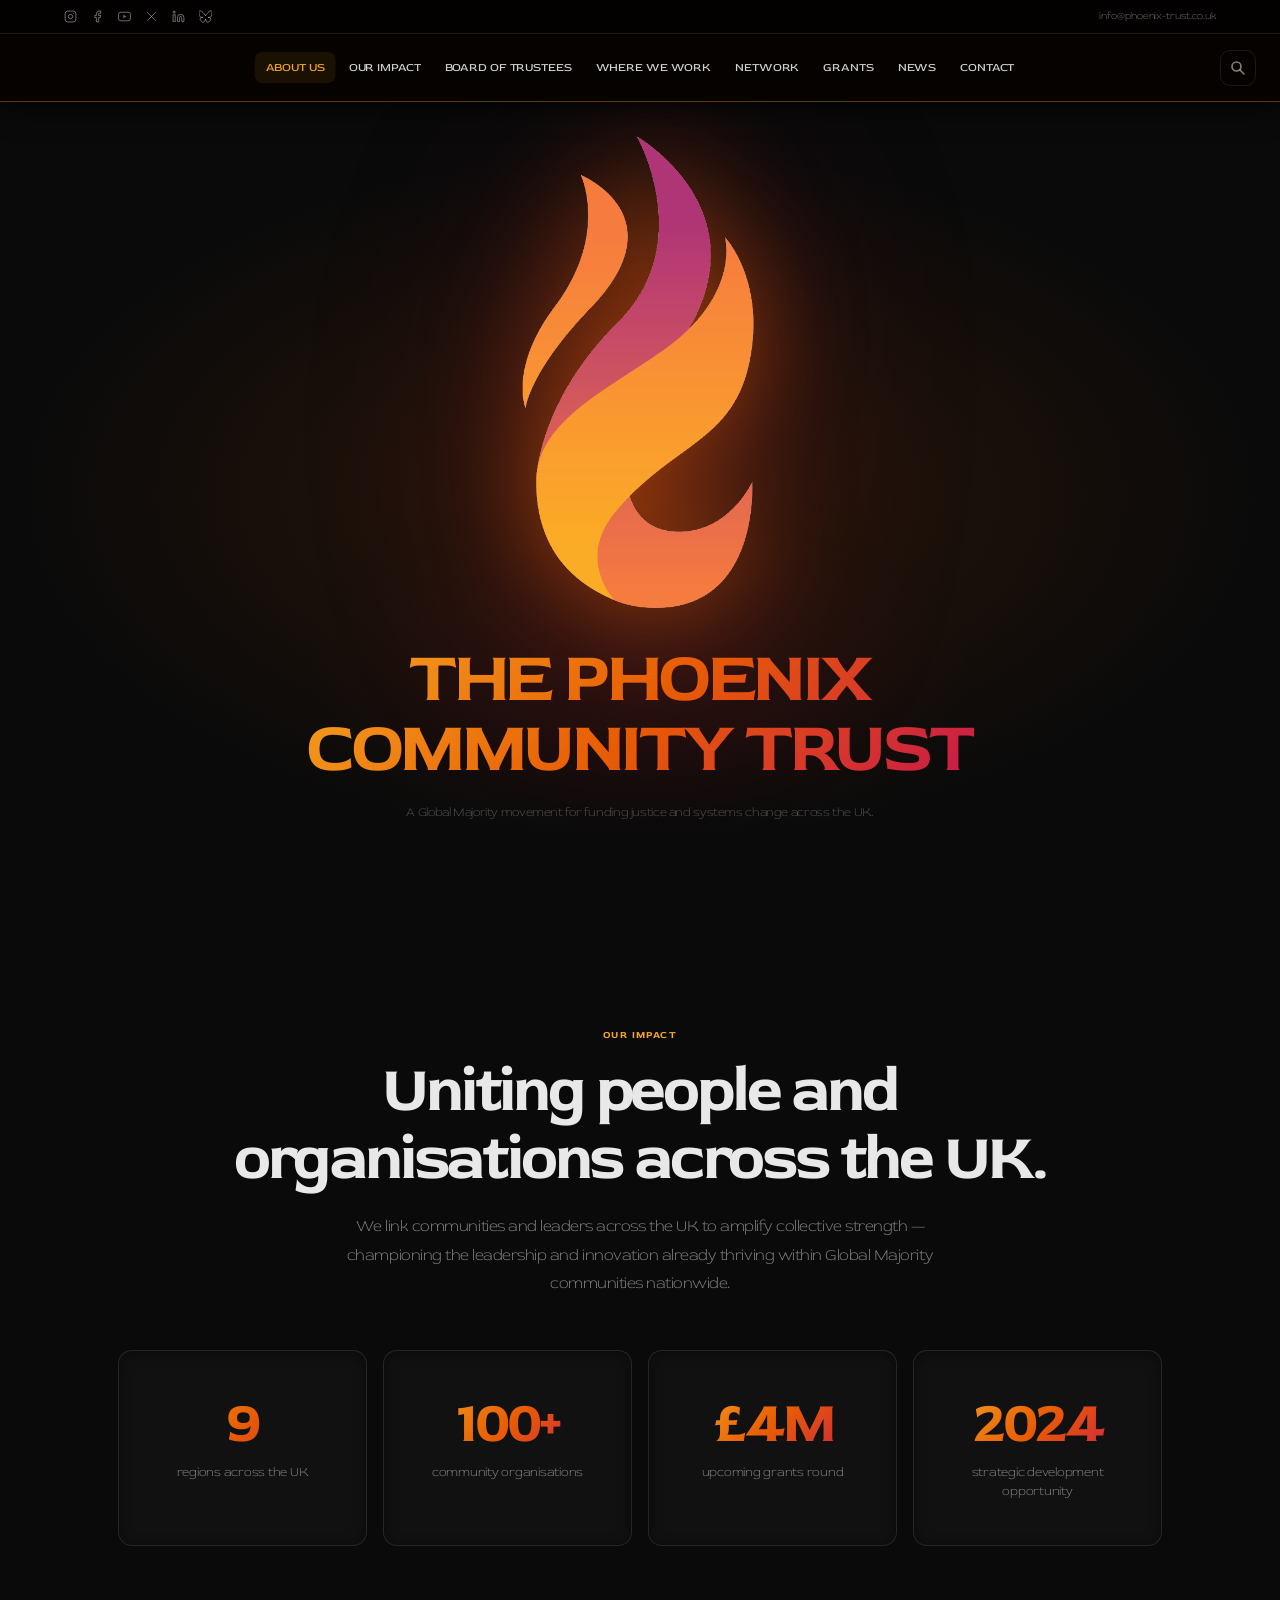
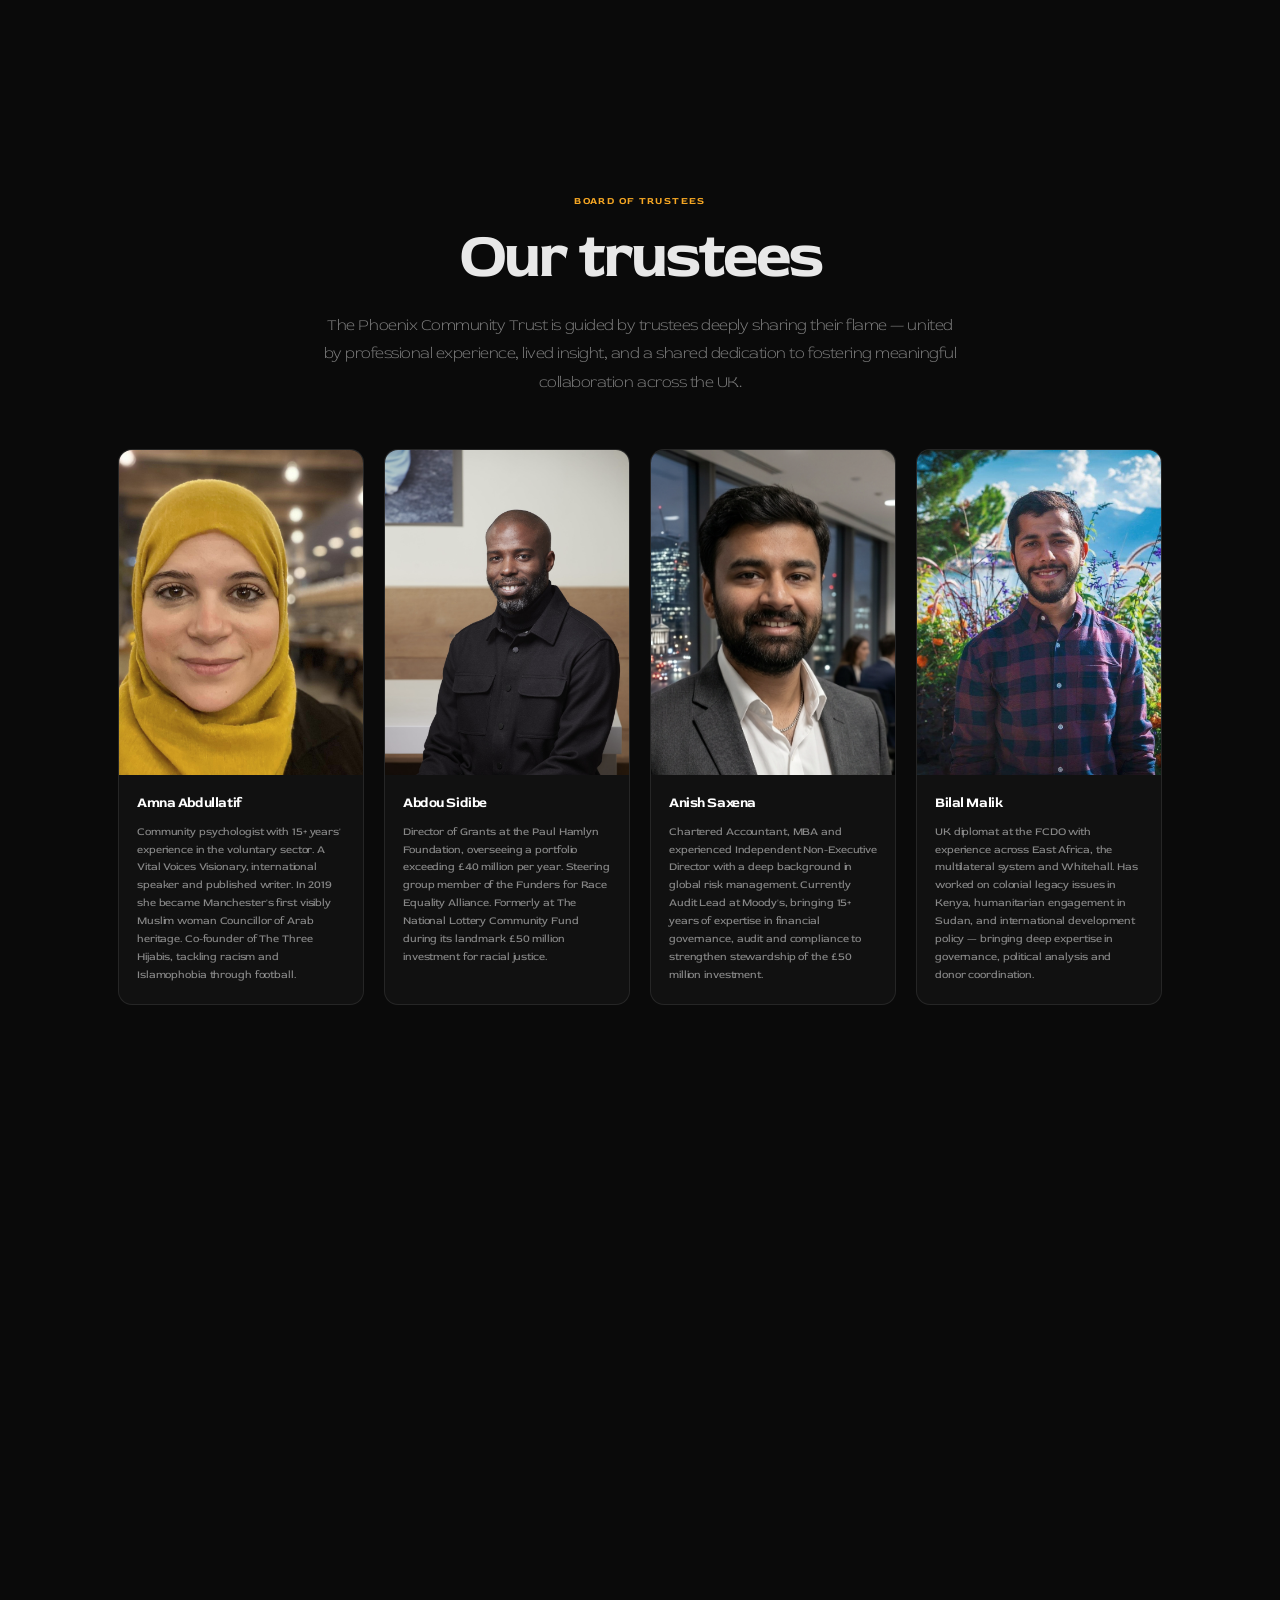
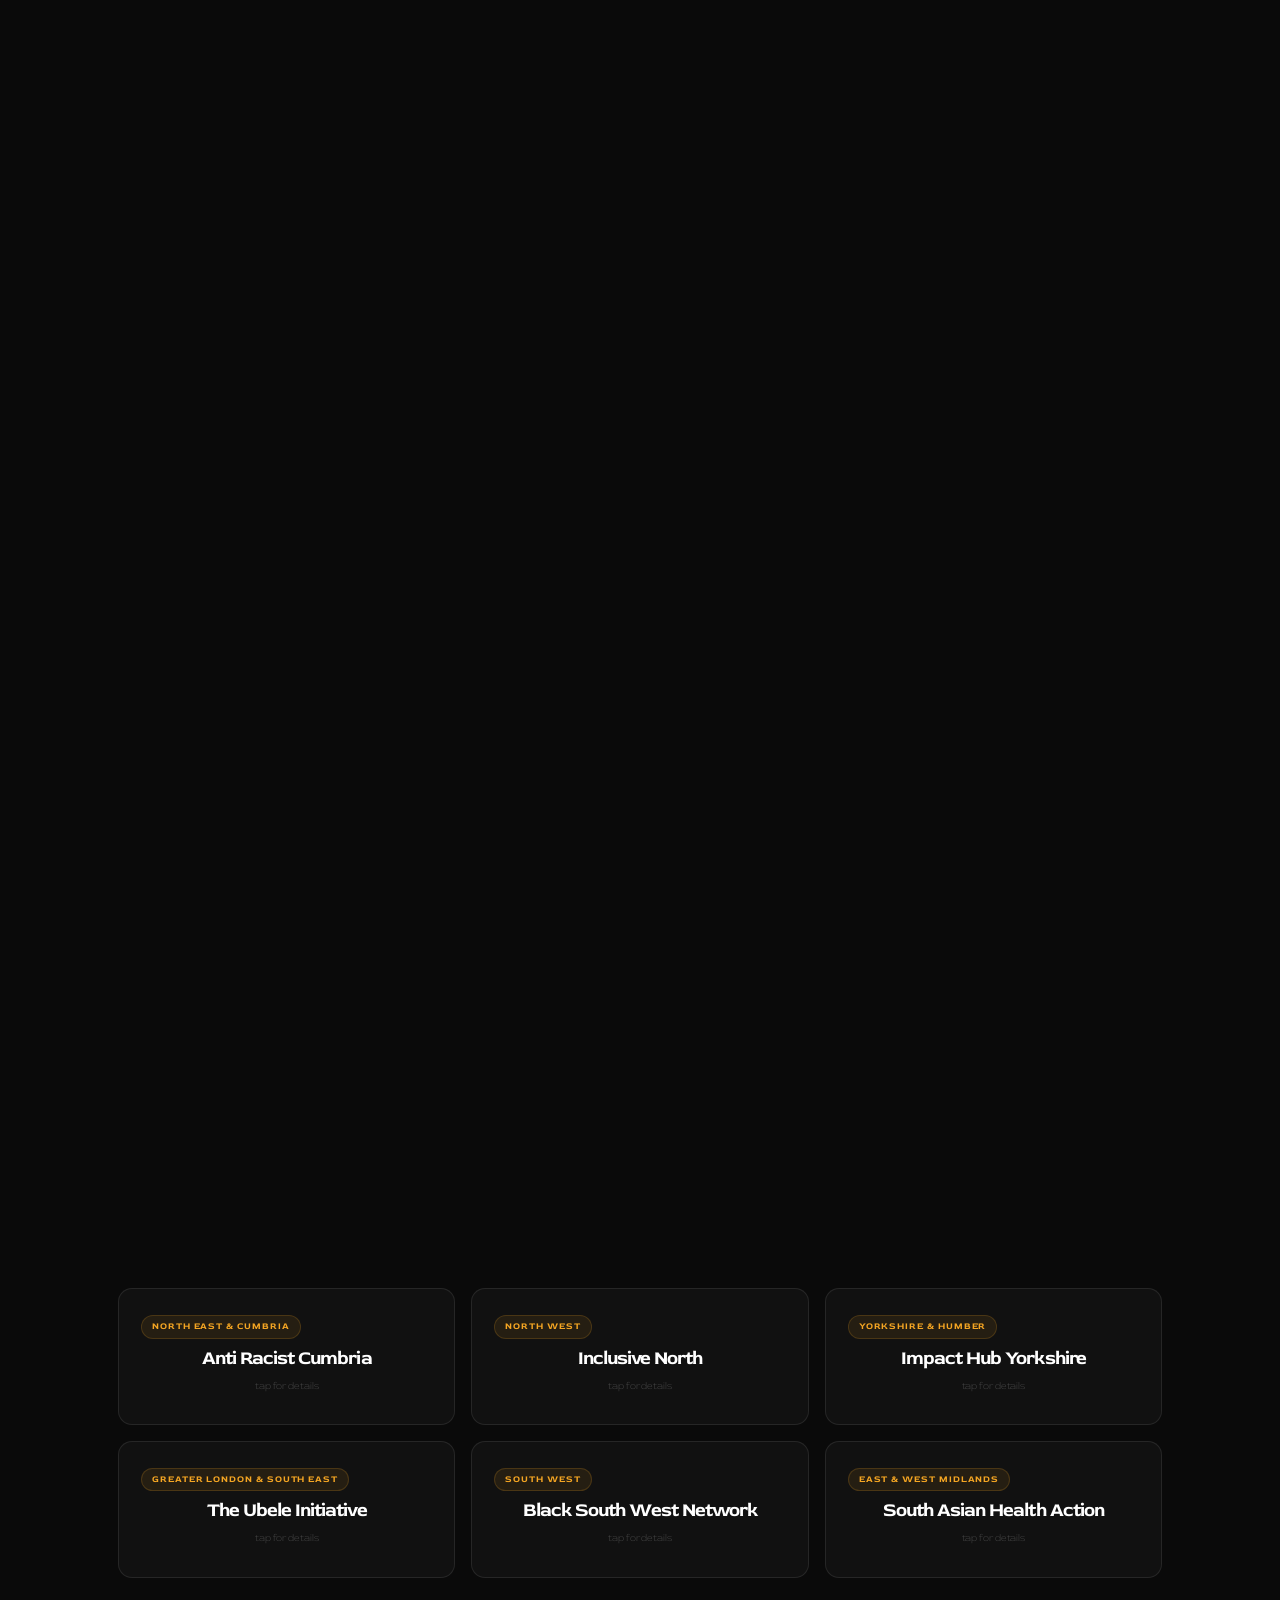
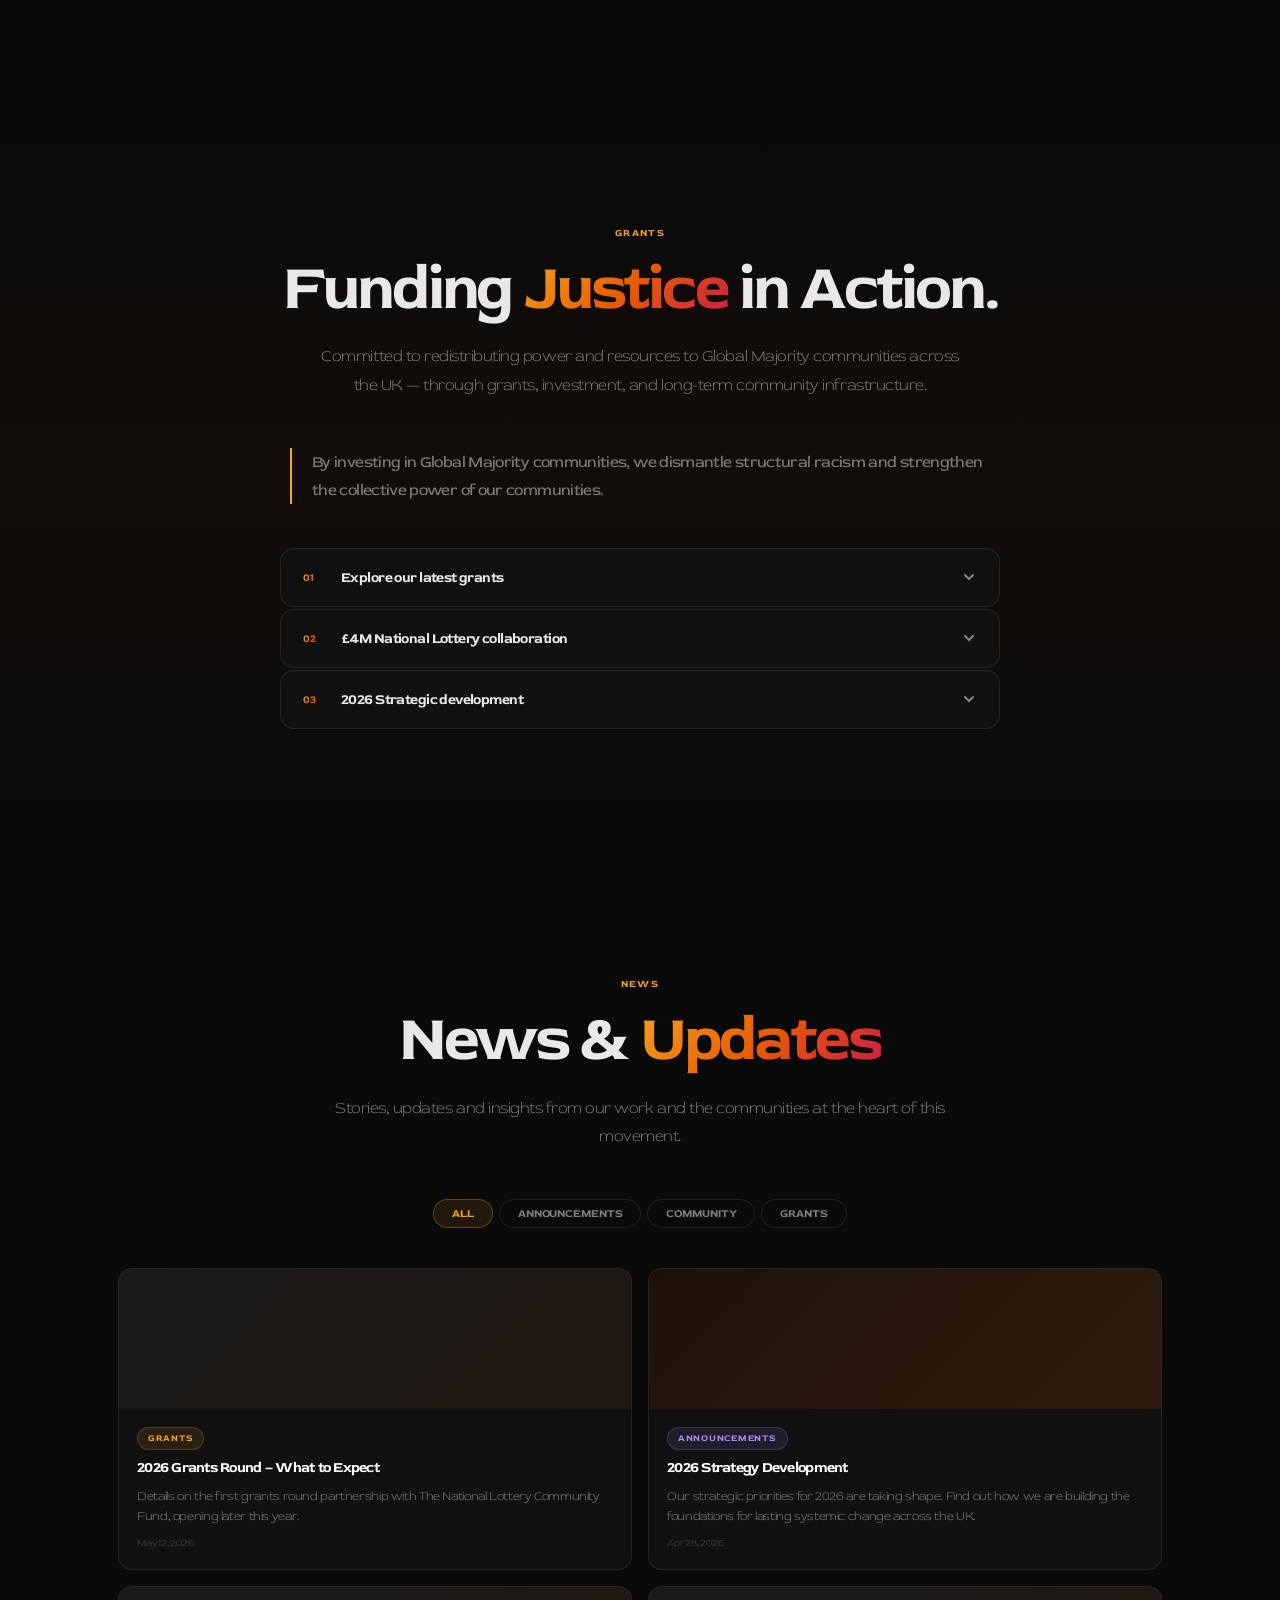
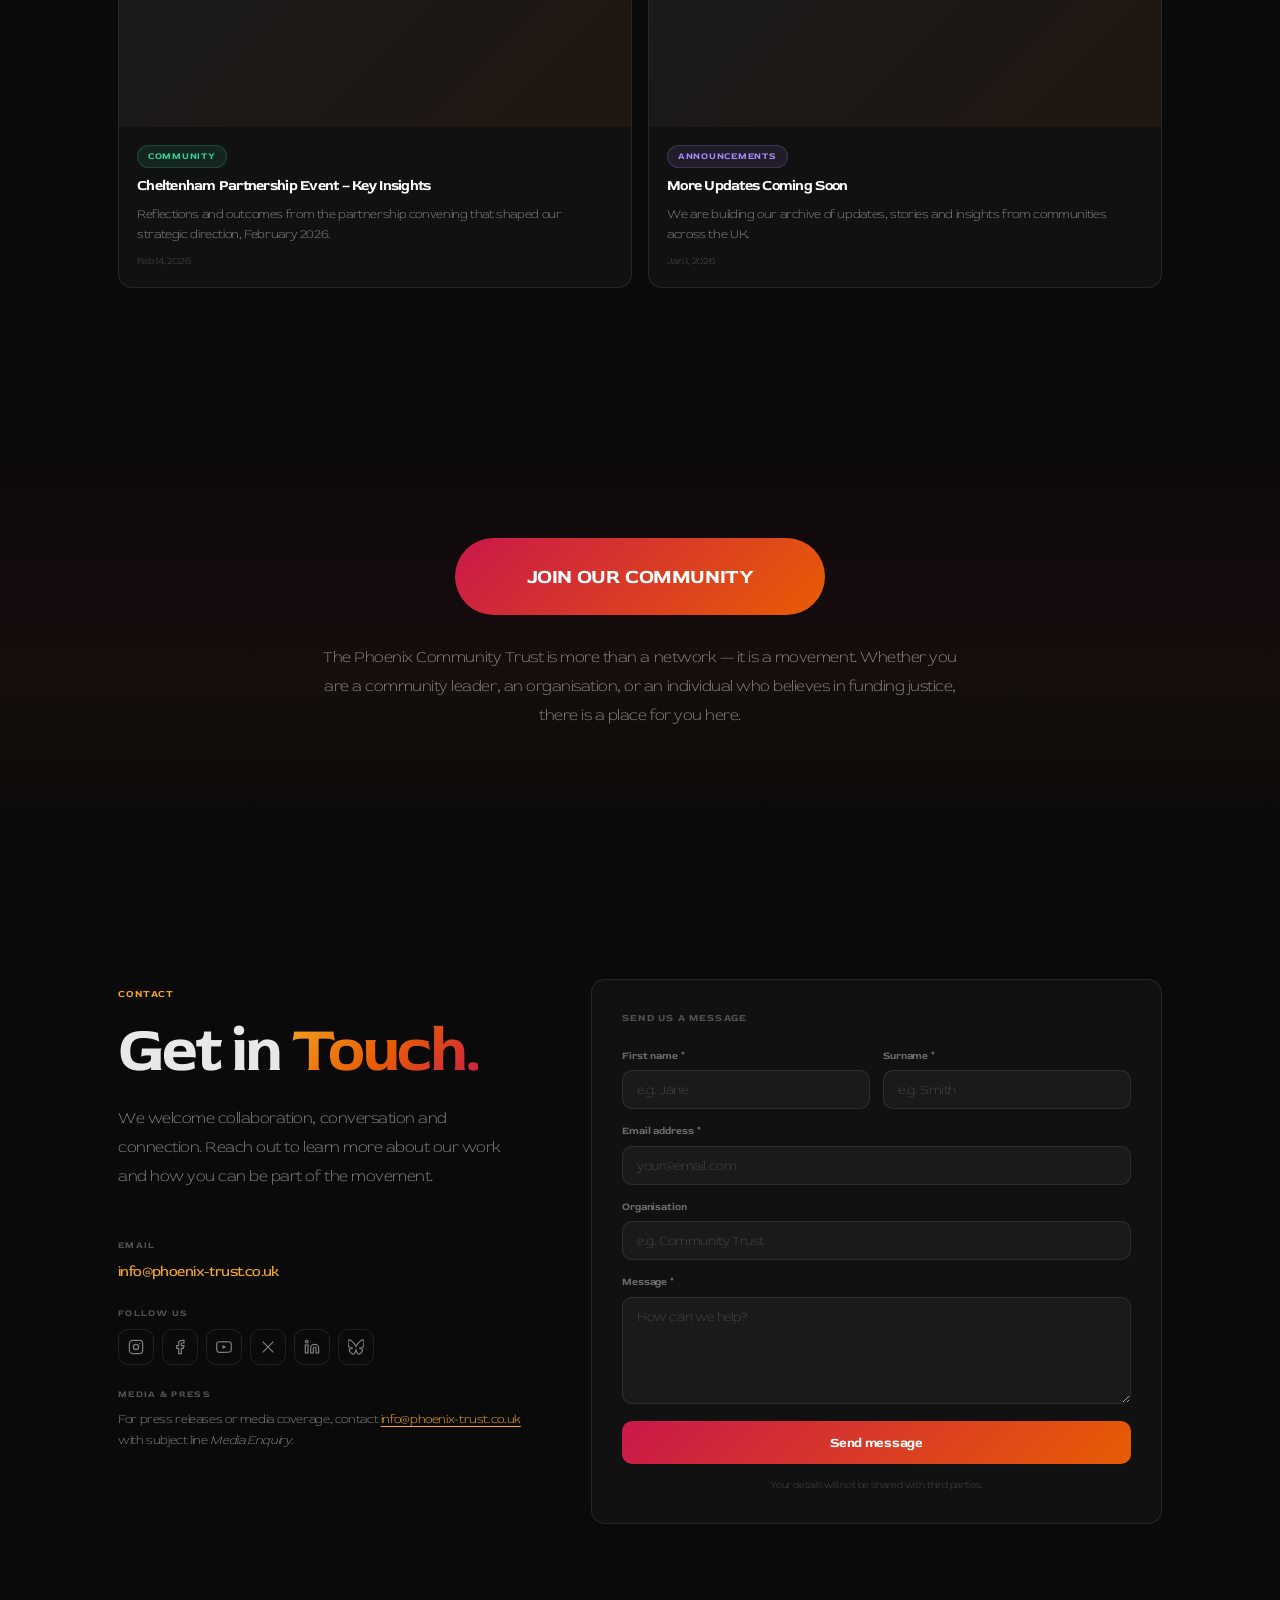
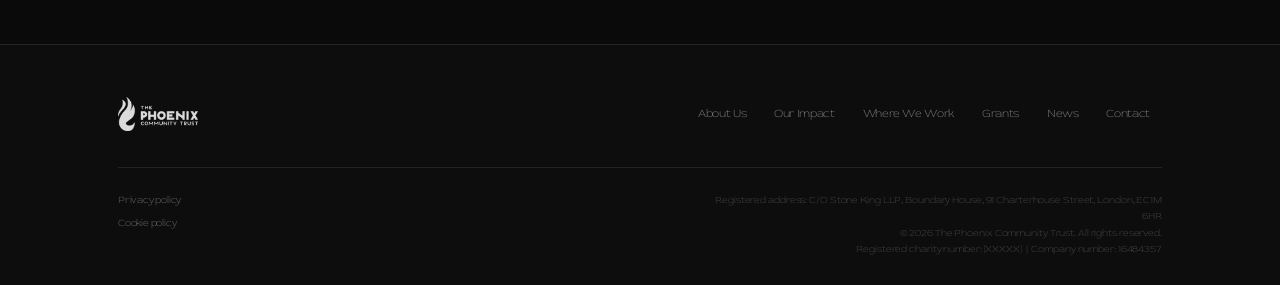
==== commit d23fe349: "Move trustees after Our Impact, add to nav, topbar on mobile, 2-col mobile grid - Board of Trustees " ====
--- a/index.html
+++ b/index.html
@@ -58,6 +58,7 @@
     <nav class="header-nav" id="main-nav" aria-label="Primary navigation">
       <a href="#about"         class="nav-link" data-section="about">About Us</a>
       <a href="#impact"        class="nav-link" data-section="impact">Our Impact</a>
+      <a href="#trustees"      class="nav-link" data-section="trustees">Board of Trustees</a>
       <a href="#where-we-work" class="nav-link" data-section="where-we-work">Where We Work</a>
       <a href="#network"       class="nav-link" data-section="network">Network</a>
       <a href="#grants"        class="nav-link" data-section="grants">Grants</a>
@@ -107,6 +108,7 @@
     <button class="mobile-close" id="mobile-close" aria-label="Close menu">&times;</button>
     <a href="#about"         class="mobile-link">About Us</a>
     <a href="#impact"        class="mobile-link">Our Impact</a>
+    <a href="#trustees"      class="mobile-link">Board of Trustees</a>
     <a href="#where-we-work" class="mobile-link">Where We Work</a>
     <a href="#network"       class="mobile-link">Network</a>
     <a href="#grants"        class="mobile-link">Grants</a>
@@ -216,6 +218,91 @@
       </div>
     </section>
 
+    <!-- ---- BOARD OF TRUSTEES ---- -->
+    <section class="section trustees-section" id="trustees" aria-labelledby="trustees-h" tabindex="-1">
+      <div class="container center">
+        <span class="eyebrow reveal-up">Board of Trustees</span>
+        <h2 class="section-h reveal-up" id="trustees-h" style="--delay:0.08s">Our trustees</h2>
+        <p class="section-body reveal-up" style="--delay:0.16s">
+          The Phoenix Community Trust is guided by trustees deeply sharing their flame — united by professional experience, lived insight, and a shared dedication to fostering meaningful collaboration across the UK.
+        </p>
+
+        <div class="trustees-grid">
+
+          <article class="tcard reveal-up" style="--delay:0.00s">
+            <div class="tcard-img-wrap">
+              <img src="assets/images/trustees/Amna-Abdullatif.jpg" alt="Amna Abdullatif" class="tcard-img" loading="lazy" />
+            </div>
+            <div class="tcard-body">
+              <h3 class="tcard-name">Amna Abdullatif</h3>
+              <p class="tcard-bio">Community psychologist with 15+ years' experience in the voluntary sector. A Vital Voices Visionary, international speaker and published writer. In 2019 she became Manchester's first visibly Muslim woman Councillor of Arab heritage. Co-founder of The Three Hijabis, tackling racism and Islamophobia through football.</p>
+            </div>
+          </article>
+
+          <article class="tcard reveal-up" style="--delay:0.04s">
+            <div class="tcard-img-wrap">
+              <img src="assets/images/trustees/Abdou-Sidibe-scaled.jpeg" alt="Abdou Sidibe" class="tcard-img" loading="lazy" />
+            </div>
+            <div class="tcard-body">
+              <h3 class="tcard-name">Abdou Sidibe</h3>
+              <p class="tcard-bio">Director of Grants at the Paul Hamlyn Foundation, overseeing a portfolio exceeding £40 million per year. Steering group member of the Funders for Race Equality Alliance. Formerly at The National Lottery Community Fund during its landmark £50 million investment for racial justice.</p>
+            </div>
+          </article>
+
+          <article class="tcard reveal-up" style="--delay:0.08s">
+            <div class="tcard-img-wrap">
+              <img src="assets/images/trustees/Anish-Saxena.png" alt="Anish Saxena" class="tcard-img" loading="lazy" />
+            </div>
+            <div class="tcard-body">
+              <h3 class="tcard-name">Anish Saxena</h3>
+              <p class="tcard-bio">Chartered Accountant, MBA and experienced Independent Non-Executive Director with a deep background in global risk management. Currently Audit Lead at Moody's, bringing 15+ years of expertise in financial governance, audit and compliance to strengthen stewardship of the £50 million investment.</p>
+            </div>
+          </article>
+
+          <article class="tcard reveal-up" style="--delay:0.12s">
+            <div class="tcard-img-wrap">
+              <img src="assets/images/trustees/Bilal-Malik.jpeg" alt="Bilal Malik" class="tcard-img" loading="lazy" />
+            </div>
+            <div class="tcard-body">
+              <h3 class="tcard-name">Bilal Malik</h3>
+              <p class="tcard-bio">UK diplomat at the FCDO with experience across East Africa, the multilateral system and Whitehall. Has worked on colonial legacy issues in Kenya, humanitarian engagement in Sudan, and international development policy — bringing deep expertise in governance, political analysis and donor coordination.</p>
+            </div>
+          </article>
+
+          <article class="tcard reveal-up" style="--delay:0.16s">
+            <div class="tcard-img-wrap">
+              <img src="assets/images/trustees/Florence-Nyasamo-e1779710467947.jpg" alt="Florence Nyasamo" class="tcard-img" loading="lazy" />
+            </div>
+            <div class="tcard-body">
+              <h3 class="tcard-name">Florence Nyasamo</h3>
+              <p class="tcard-bio">Systems change leader and founder &amp; CEO of Lives of Colour. Her work spans social and racial justice, community wealth building, ethical governance and sustainable finance. She translates lived experience into usable approaches for organisations and policymakers. Also Director of Bay Technology Training Institute in Kenya.</p>
+            </div>
+          </article>
+
+          <article class="tcard reveal-up" style="--delay:0.20s">
+            <div class="tcard-img-wrap">
+              <img src="assets/images/trustees/Shelley-Bishton-scaled.jpg" alt="Shelley Bishton" class="tcard-img" loading="lazy" />
+            </div>
+            <div class="tcard-body">
+              <h3 class="tcard-name">Shelley Bishton</h3>
+              <p class="tcard-bio">Multi-award-winning cultural transformation specialist with 20+ years' experience driving change where culture meets commerce. Former Head of Diversity, Equity and Inclusion at News UK and trustee of the Black British Initiative. Brings exceptional expertise in inclusive organisational development and community partnership building.</p>
+            </div>
+          </article>
+
+          <article class="tcard reveal-up" style="--delay:0.24s">
+            <div class="tcard-img-wrap">
+              <img src="assets/images/trustees/Tayshan-Hayden-Smith.avif" alt="Tayshan Hayden-Smith" class="tcard-img" loading="lazy" />
+            </div>
+            <div class="tcard-body">
+              <h3 class="tcard-name">Tayshan Hayden-Smith</h3>
+              <p class="tcard-bio">British community activist and garden designer. Co-founder of the non-profit Grow to Know, championing horticultural activism to make gardening accessible to diverse and disadvantaged communities. A regular face on BBC's Your Garden Made Perfect and a published author advocating for social justice and environmental equity.</p>
+            </div>
+          </article>
+
+        </div>
+      </div>
+    </section>
+
     <!-- ---- WHERE WE WORK — UK MAP ---- -->
     <section class="section" id="where-we-work" aria-labelledby="wwh-h" tabindex="-1">
       <div class="container center">
@@ -443,91 +530,6 @@
               </div>
             </div>
           </div>
-
-        </div>
-      </div>
-    </section>
-
-    <!-- ---- BOARD OF TRUSTEES ---- -->
-    <section class="section trustees-section" id="trustees" aria-labelledby="trustees-h" tabindex="-1">
-      <div class="container center">
-        <span class="eyebrow reveal-up">Board of Trustees</span>
-        <h2 class="section-h reveal-up" id="trustees-h" style="--delay:0.08s">Our trustees</h2>
-        <p class="section-body reveal-up" style="--delay:0.16s">
-          The Phoenix Community Trust is guided by trustees deeply sharing their flame — united by professional experience, lived insight, and a shared dedication to fostering meaningful collaboration across the UK.
-        </p>
-
-        <div class="trustees-grid">
-
-          <article class="tcard reveal-up" style="--delay:0.00s">
-            <div class="tcard-img-wrap">
-              <img src="assets/images/trustees/Amna-Abdullatif.jpg" alt="Amna Abdullatif" class="tcard-img" loading="lazy" />
-            </div>
-            <div class="tcard-body">
-              <h3 class="tcard-name">Amna Abdullatif</h3>
-              <p class="tcard-bio">Community psychologist with 15+ years' experience in the voluntary sector. A Vital Voices Visionary, international speaker and published writer. In 2019 she became Manchester's first visibly Muslim woman Councillor of Arab heritage. Co-founder of The Three Hijabis, tackling racism and Islamophobia through football.</p>
-            </div>
-          </article>
-
-          <article class="tcard reveal-up" style="--delay:0.04s">
-            <div class="tcard-img-wrap">
-              <img src="assets/images/trustees/Abdou-Sidibe-scaled.jpeg" alt="Abdou Sidibe" class="tcard-img" loading="lazy" />
-            </div>
-            <div class="tcard-body">
-              <h3 class="tcard-name">Abdou Sidibe</h3>
-              <p class="tcard-bio">Director of Grants at the Paul Hamlyn Foundation, overseeing a portfolio exceeding £40 million per year. Steering group member of the Funders for Race Equality Alliance. Formerly at The National Lottery Community Fund during its landmark £50 million investment for racial justice.</p>
-            </div>
-          </article>
-
-          <article class="tcard reveal-up" style="--delay:0.08s">
-            <div class="tcard-img-wrap">
-              <img src="assets/images/trustees/Anish-Saxena.png" alt="Anish Saxena" class="tcard-img" loading="lazy" />
-            </div>
-            <div class="tcard-body">
-              <h3 class="tcard-name">Anish Saxena</h3>
-              <p class="tcard-bio">Chartered Accountant, MBA and experienced Independent Non-Executive Director with a deep background in global risk management. Currently Audit Lead at Moody's, bringing 15+ years of expertise in financial governance, audit and compliance to strengthen stewardship of the £50 million investment.</p>
-            </div>
-          </article>
-
-          <article class="tcard reveal-up" style="--delay:0.12s">
-            <div class="tcard-img-wrap">
-              <img src="assets/images/trustees/Bilal-Malik.jpeg" alt="Bilal Malik" class="tcard-img" loading="lazy" />
-            </div>
-            <div class="tcard-body">
-              <h3 class="tcard-name">Bilal Malik</h3>
-              <p class="tcard-bio">UK diplomat at the FCDO with experience across East Africa, the multilateral system and Whitehall. Has worked on colonial legacy issues in Kenya, humanitarian engagement in Sudan, and international development policy — bringing deep expertise in governance, political analysis and donor coordination.</p>
-            </div>
-          </article>
-
-          <article class="tcard reveal-up" style="--delay:0.16s">
-            <div class="tcard-img-wrap">
-              <img src="assets/images/trustees/Florence-Nyasamo-e1779710467947.jpg" alt="Florence Nyasamo" class="tcard-img" loading="lazy" />
-            </div>
-            <div class="tcard-body">
-              <h3 class="tcard-name">Florence Nyasamo</h3>
-              <p class="tcard-bio">Systems change leader and founder &amp; CEO of Lives of Colour. Her work spans social and racial justice, community wealth building, ethical governance and sustainable finance. She translates lived experience into usable approaches for organisations and policymakers. Also Director of Bay Technology Training Institute in Kenya.</p>
-            </div>
-          </article>
-
-          <article class="tcard reveal-up" style="--delay:0.20s">
-            <div class="tcard-img-wrap">
-              <img src="assets/images/trustees/Shelley-Bishton-scaled.jpg" alt="Shelley Bishton" class="tcard-img" loading="lazy" />
-            </div>
-            <div class="tcard-body">
-              <h3 class="tcard-name">Shelley Bishton</h3>
-              <p class="tcard-bio">Multi-award-winning cultural transformation specialist with 20+ years' experience driving change where culture meets commerce. Former Head of Diversity, Equity and Inclusion at News UK and trustee of the Black British Initiative. Brings exceptional expertise in inclusive organisational development and community partnership building.</p>
-            </div>
-          </article>
-
-          <article class="tcard reveal-up" style="--delay:0.24s">
-            <div class="tcard-img-wrap">
-              <img src="assets/images/trustees/Tayshan-Hayden-Smith.avif" alt="Tayshan Hayden-Smith" class="tcard-img" loading="lazy" />
-            </div>
-            <div class="tcard-body">
-              <h3 class="tcard-name">Tayshan Hayden-Smith</h3>
-              <p class="tcard-bio">British community activist and garden designer. Co-founder of the non-profit Grow to Know, championing horticultural activism to make gardening accessible to diverse and disadvantaged communities. A regular face on BBC's Your Garden Made Perfect and a published author advocating for social justice and environmental equity.</p>
-            </div>
-          </article>
 
         </div>
       </div>
--- a/styles.css
+++ b/styles.css
@@ -1019,12 +1019,17 @@
    RESPONSIVE — MOBILE ≤ 600px
    ============================================================ */
 @media (max-width: 600px) {
-  :root { --h: 60px; --topbar: 0px; }
-  .topbar { display: none; }
+  :root { --h: 60px; --topbar: 30px; }
+  .topbar { height: var(--topbar); }
+  .topbar-inner { padding: 0 14px; }
+  .topbar-socials { gap: 10px; }
+  .tb-email { font-size: 0.6rem; }
   .section  { padding: 80px 0; }
   .container{ padding: 0 20px; }
   .site-header { padding: 0 16px; }
-  .trustees-grid { grid-template-columns: 1fr; }
+  .trustees-grid { grid-template-columns: repeat(2, 1fr); gap: 12px; }
+  .tcard-name { font-size: 0.78rem; }
+  .tcard-bio  { font-size: 0.62rem; }
   .footer-bottom { flex-direction: column; }
   .footer-reg { text-align: left; }
 
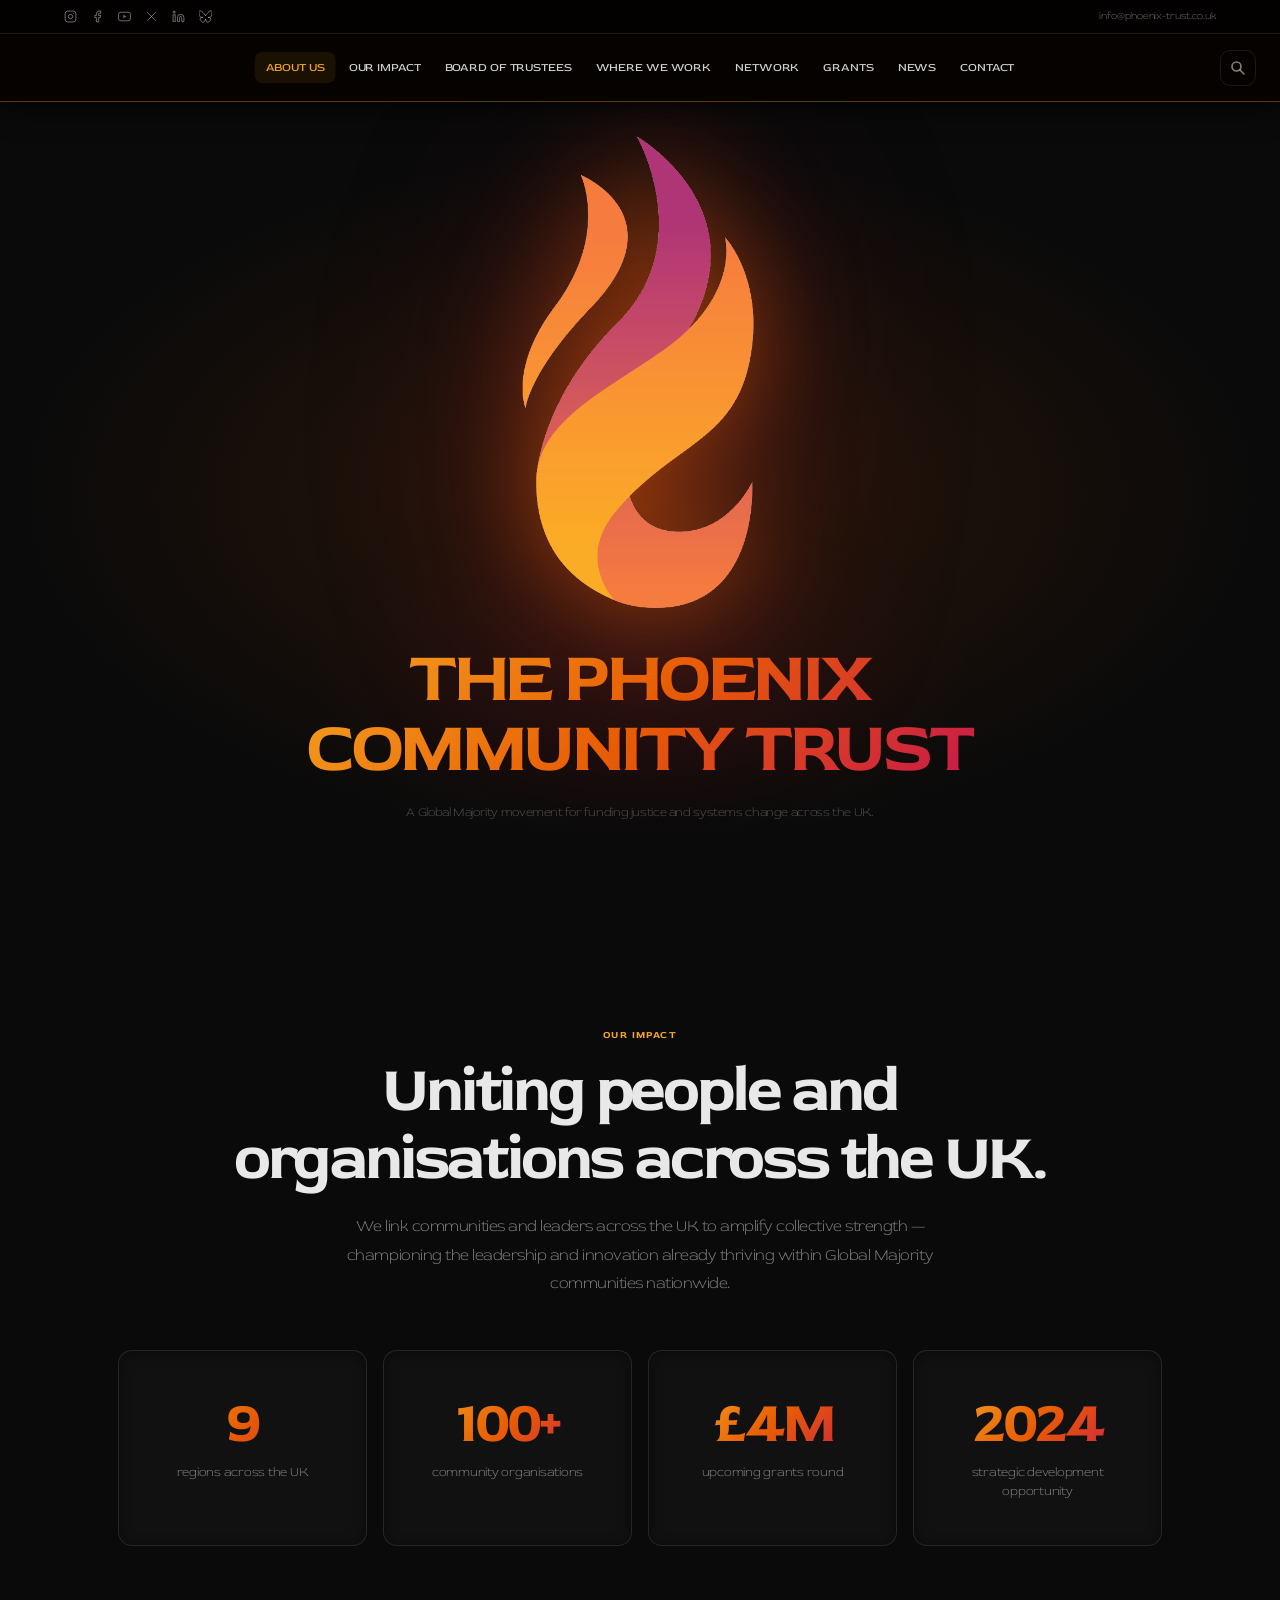
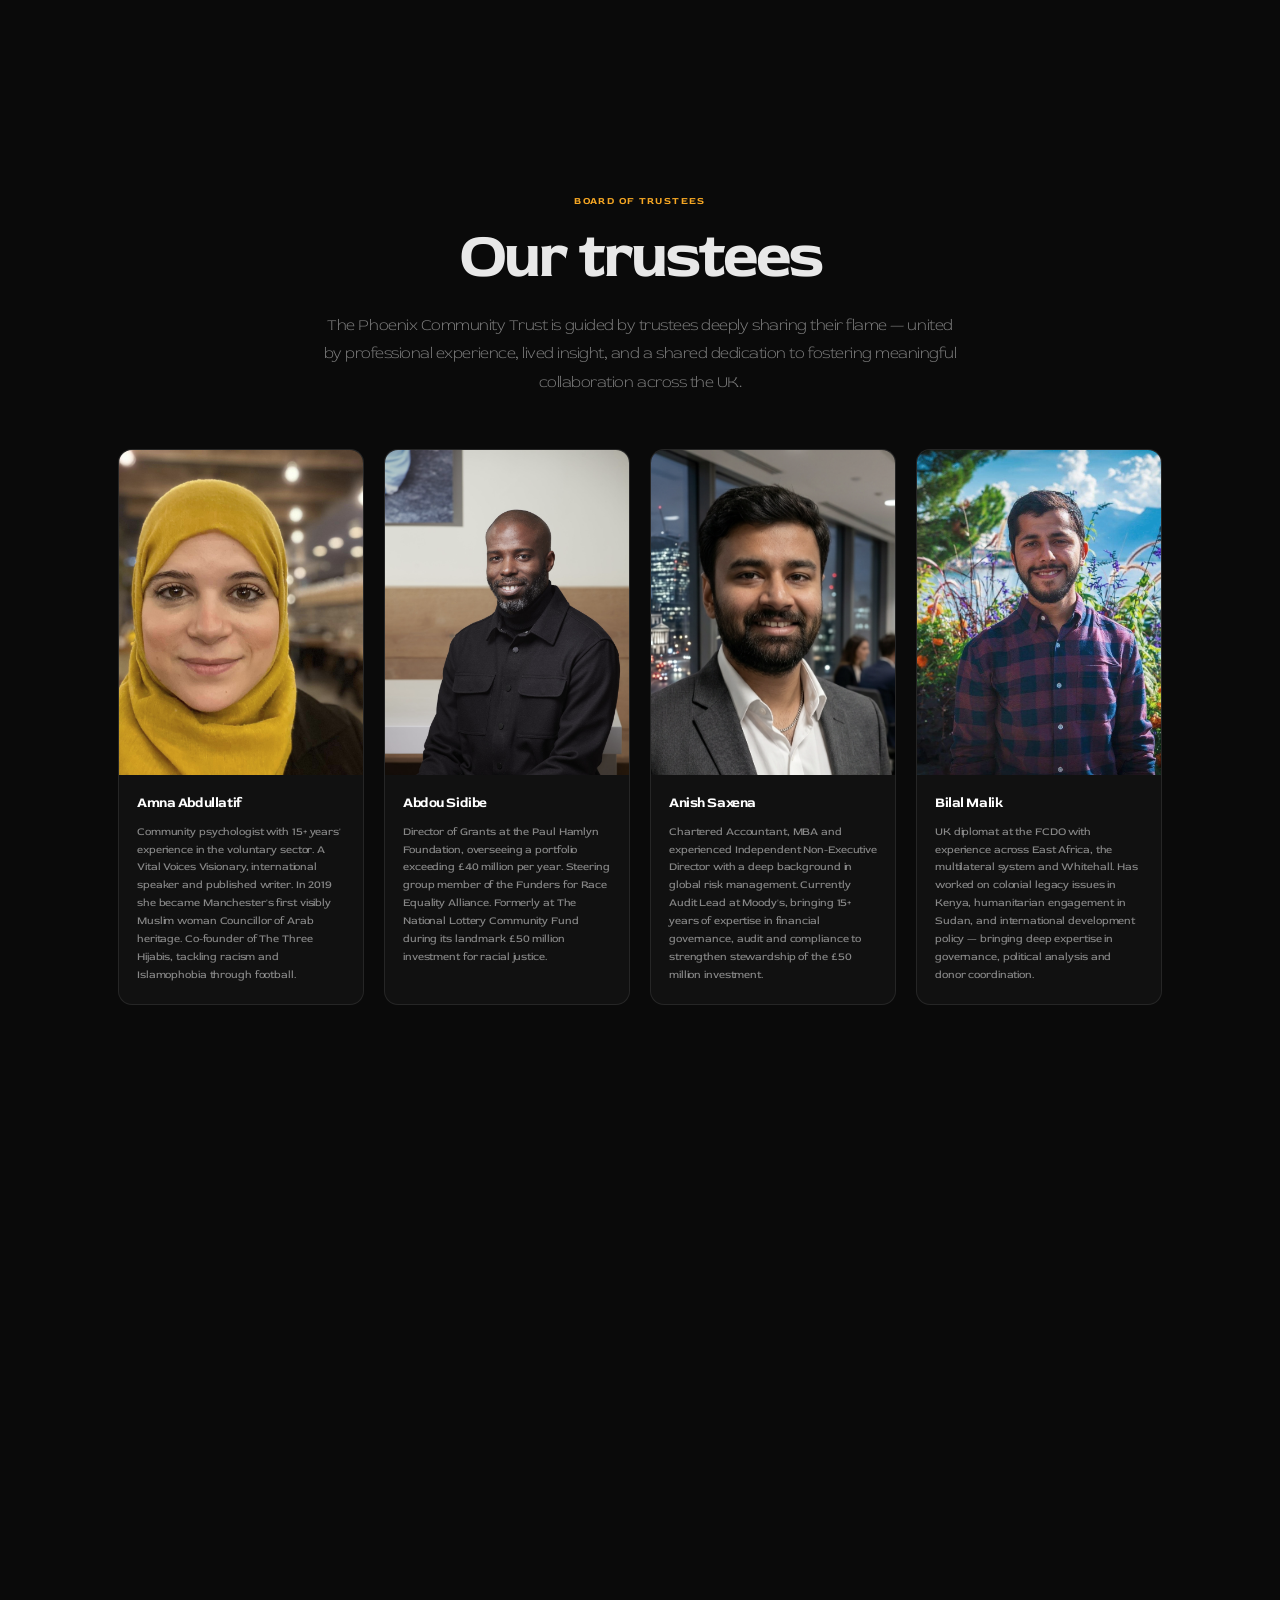
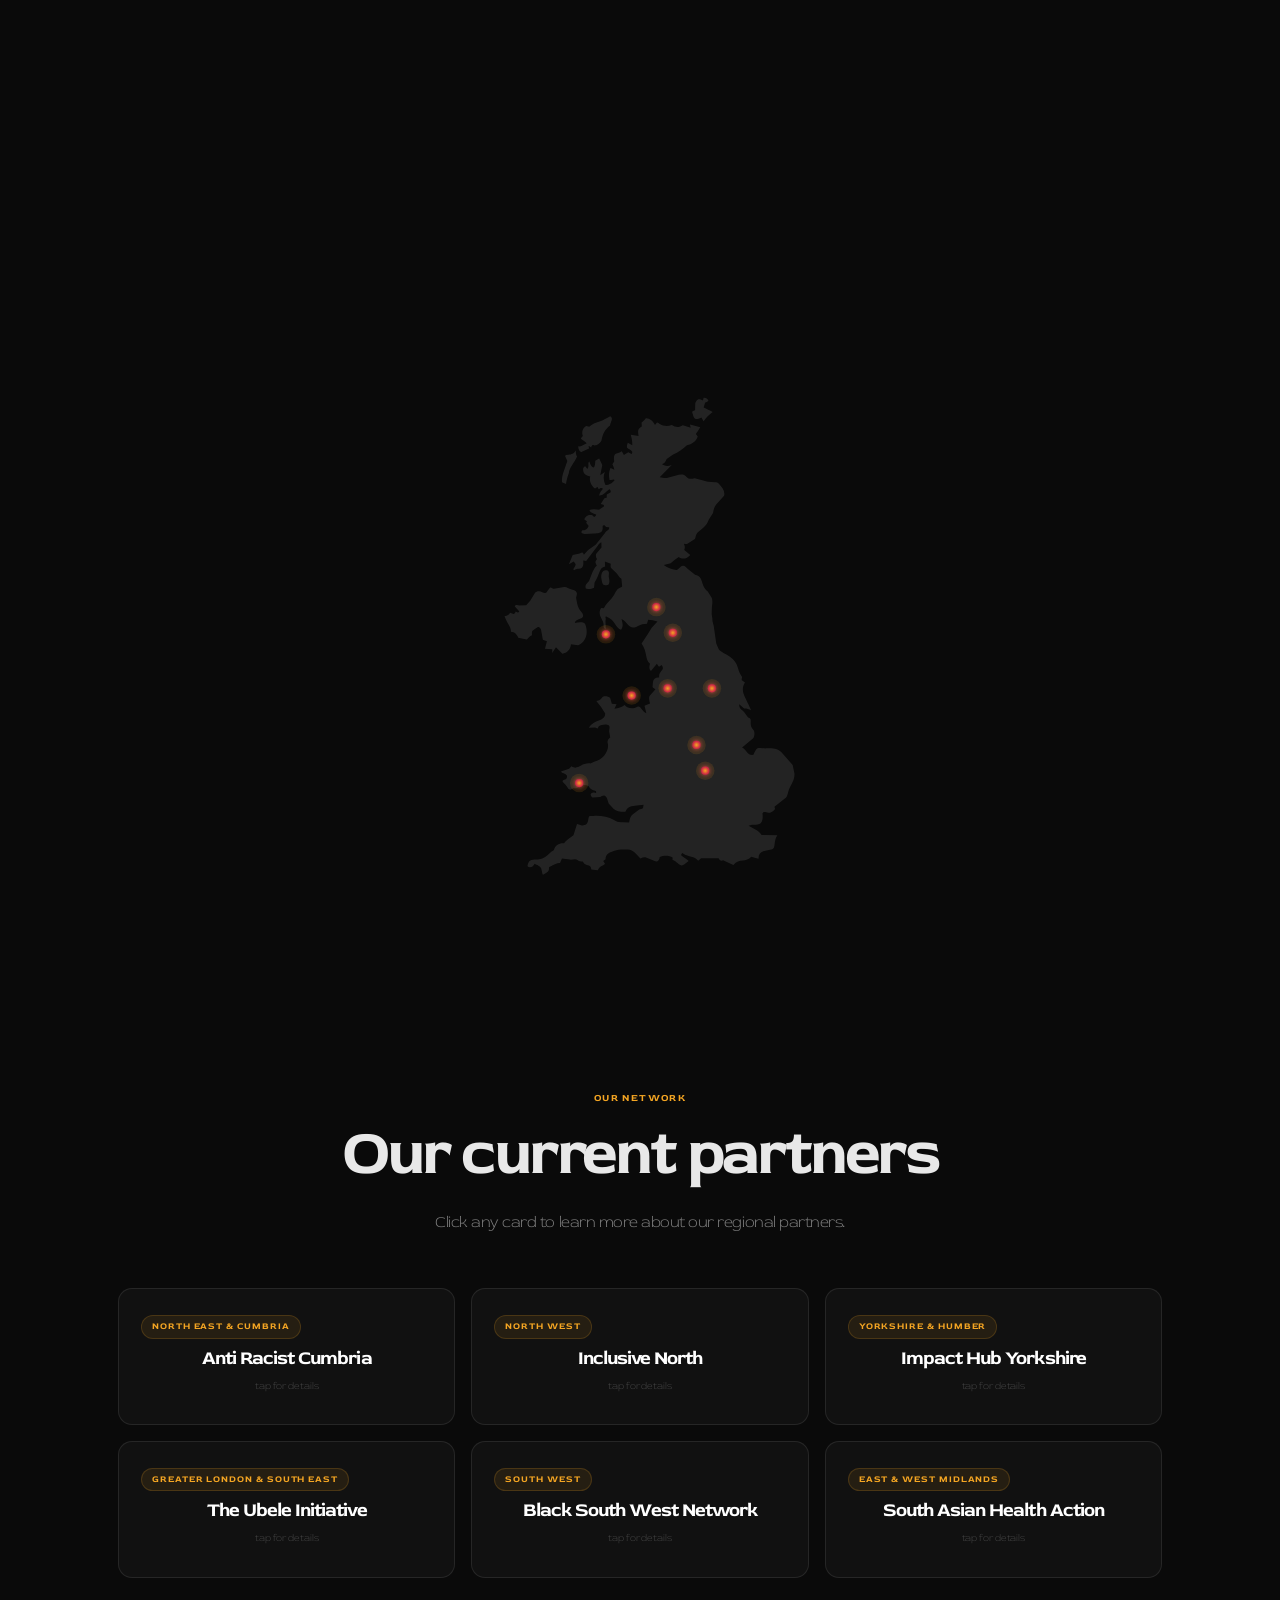
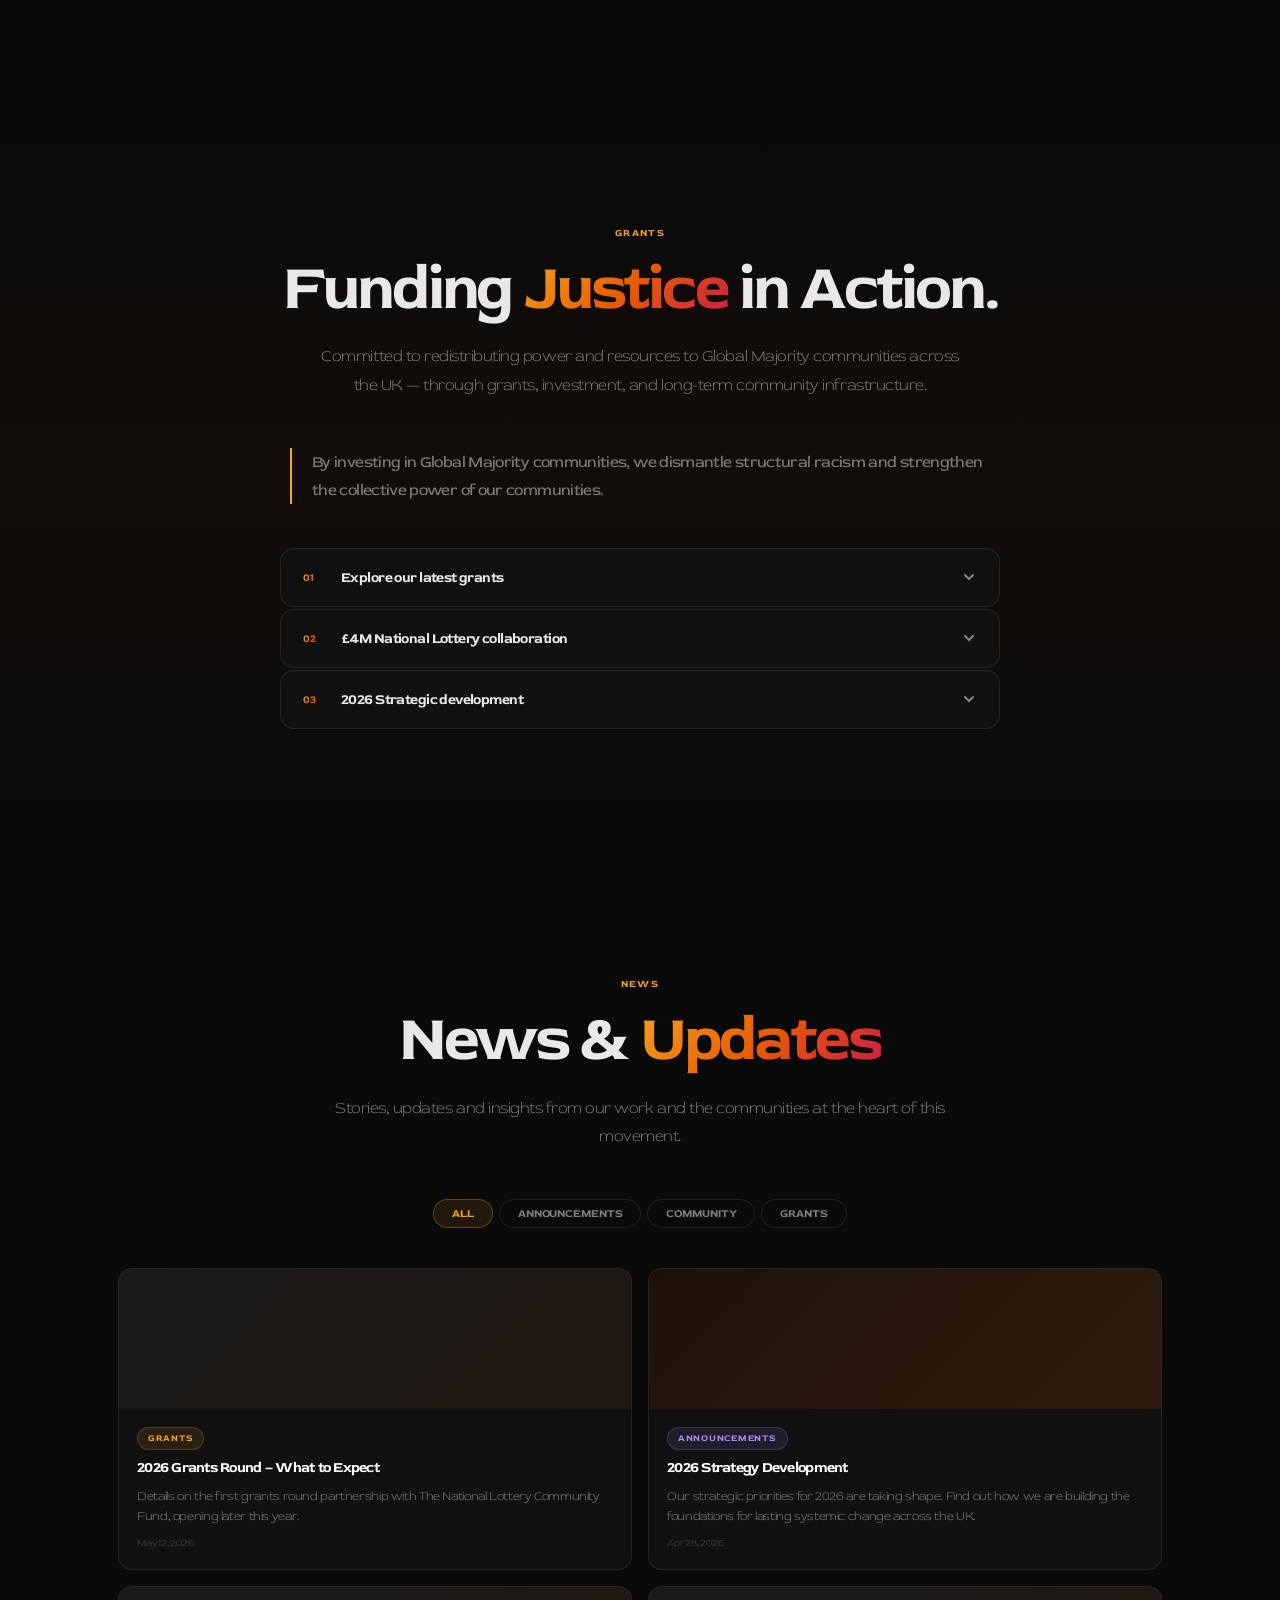
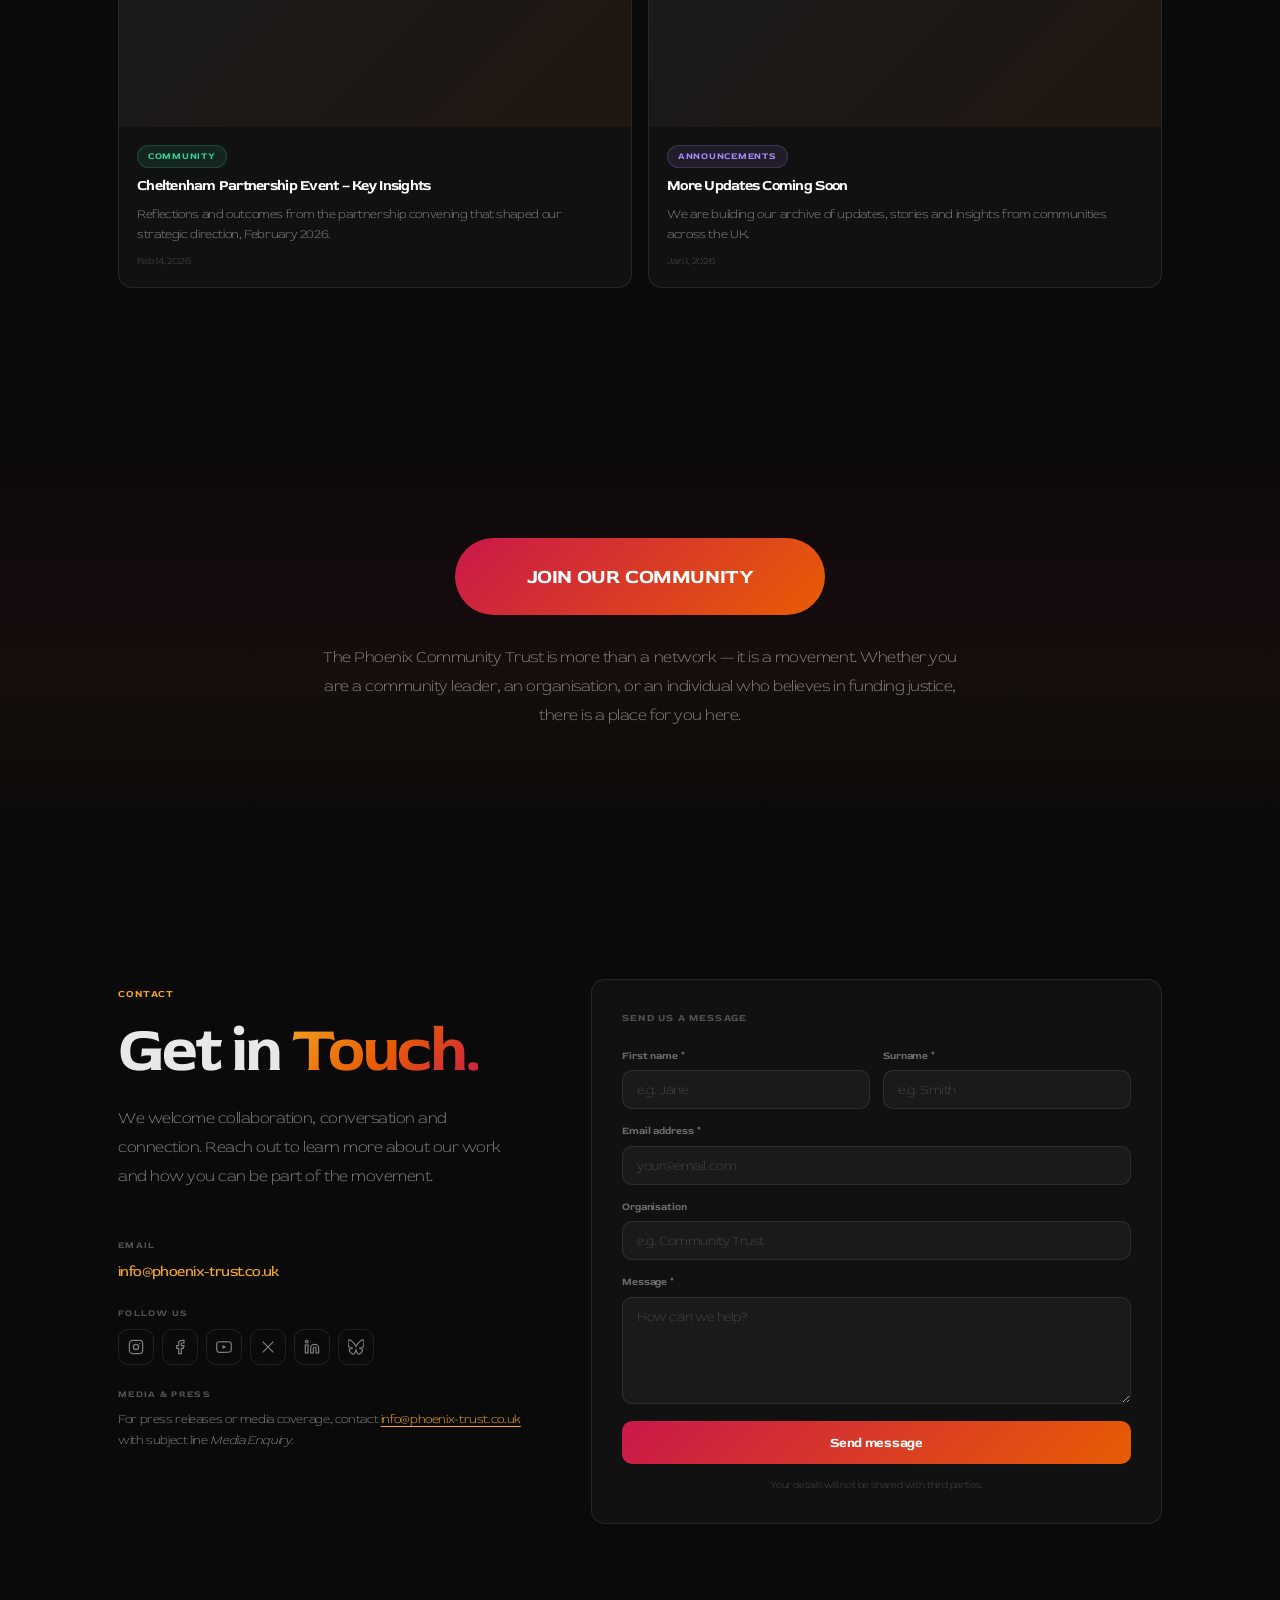
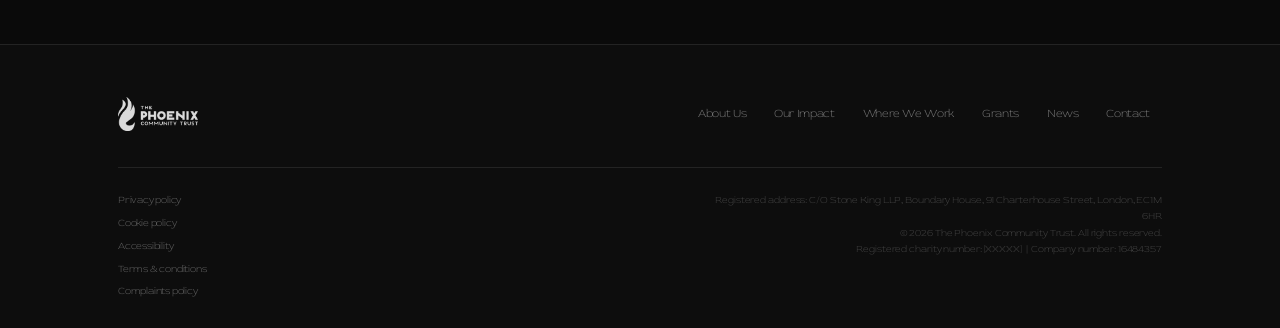
==== commit 59fb8744: "Add privacy, accessibility, terms & complaints pages; update all footers - privacy.html: UK GDPR com" ====
--- a/index.html
+++ b/index.html
@@ -775,6 +775,9 @@
         <nav class="footer-legal" aria-label="Legal links">
           <a href="privacy.html">Privacy policy</a>
           <a href="cookies.html">Cookie policy</a>
+          <a href="accessibility.html">Accessibility</a>
+          <a href="terms.html">Terms &amp; conditions</a>
+          <a href="complaints.html">Complaints policy</a>
         </nav>
         <p class="footer-reg">
           Registered address: C/O Stone King LLP, Boundary House, 91 Charterhouse Street, London, EC1M 6HR<br>
--- a/styles.css
+++ b/styles.css
@@ -995,6 +995,33 @@
   letter-spacing: -0.05em; color: #fff;
   margin: 2em 0 0.6em;
 }
+.article-body h3 {
+  font-size: 0.95rem; font-weight: 700;
+  letter-spacing: -0.04em; color: rgba(255,255,255,0.85);
+  margin: 1.6em 0 0.5em;
+}
+.article-body ul, .article-body ol {
+  padding-left: 1.4em; margin-bottom: 1.4em;
+}
+.article-body li { margin-bottom: 0.5em; }
+.article-body a { color: var(--orange); transition: opacity 0.2s; }
+.article-body a:hover { opacity: 0.8; }
+.article-body strong { color: rgba(255,255,255,0.85); font-weight: 700; }
+.article-body table {
+  width: 100%; border-collapse: collapse; margin: 1.6em 0;
+  font-size: 0.78rem;
+}
+.article-body th {
+  padding: 10px 12px; text-align: left;
+  color: rgba(255,255,255,0.5); font-weight: 400;
+  border-bottom: 1px solid rgba(255,255,255,0.12);
+}
+.article-body td {
+  padding: 10px 12px;
+  border-bottom: 1px solid rgba(255,255,255,0.06);
+  color: rgba(255,255,255,0.65);
+  vertical-align: top;
+}
 .article-body blockquote {
   border-left: 2px solid var(--orange); padding-left: 20px;
   margin: 1.6em 0; color: rgba(255,255,255,0.45); font-style: italic;
